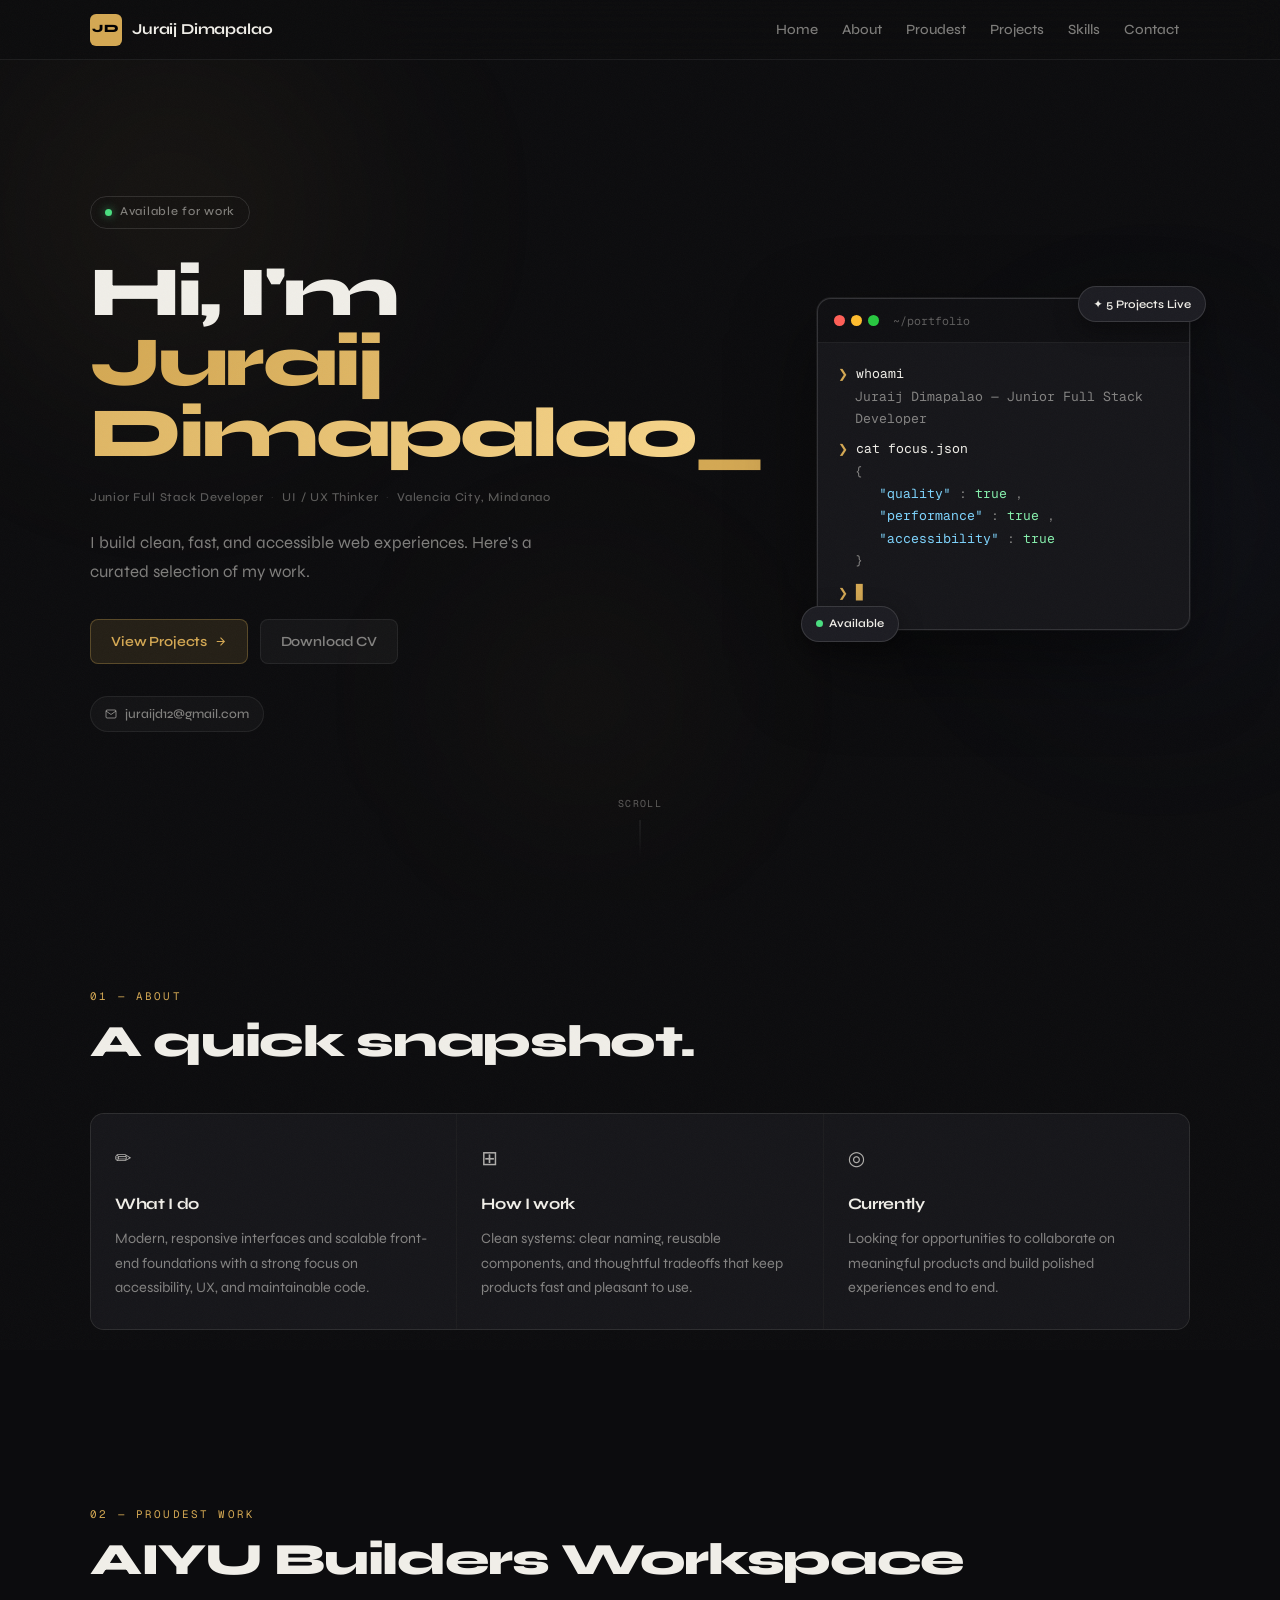
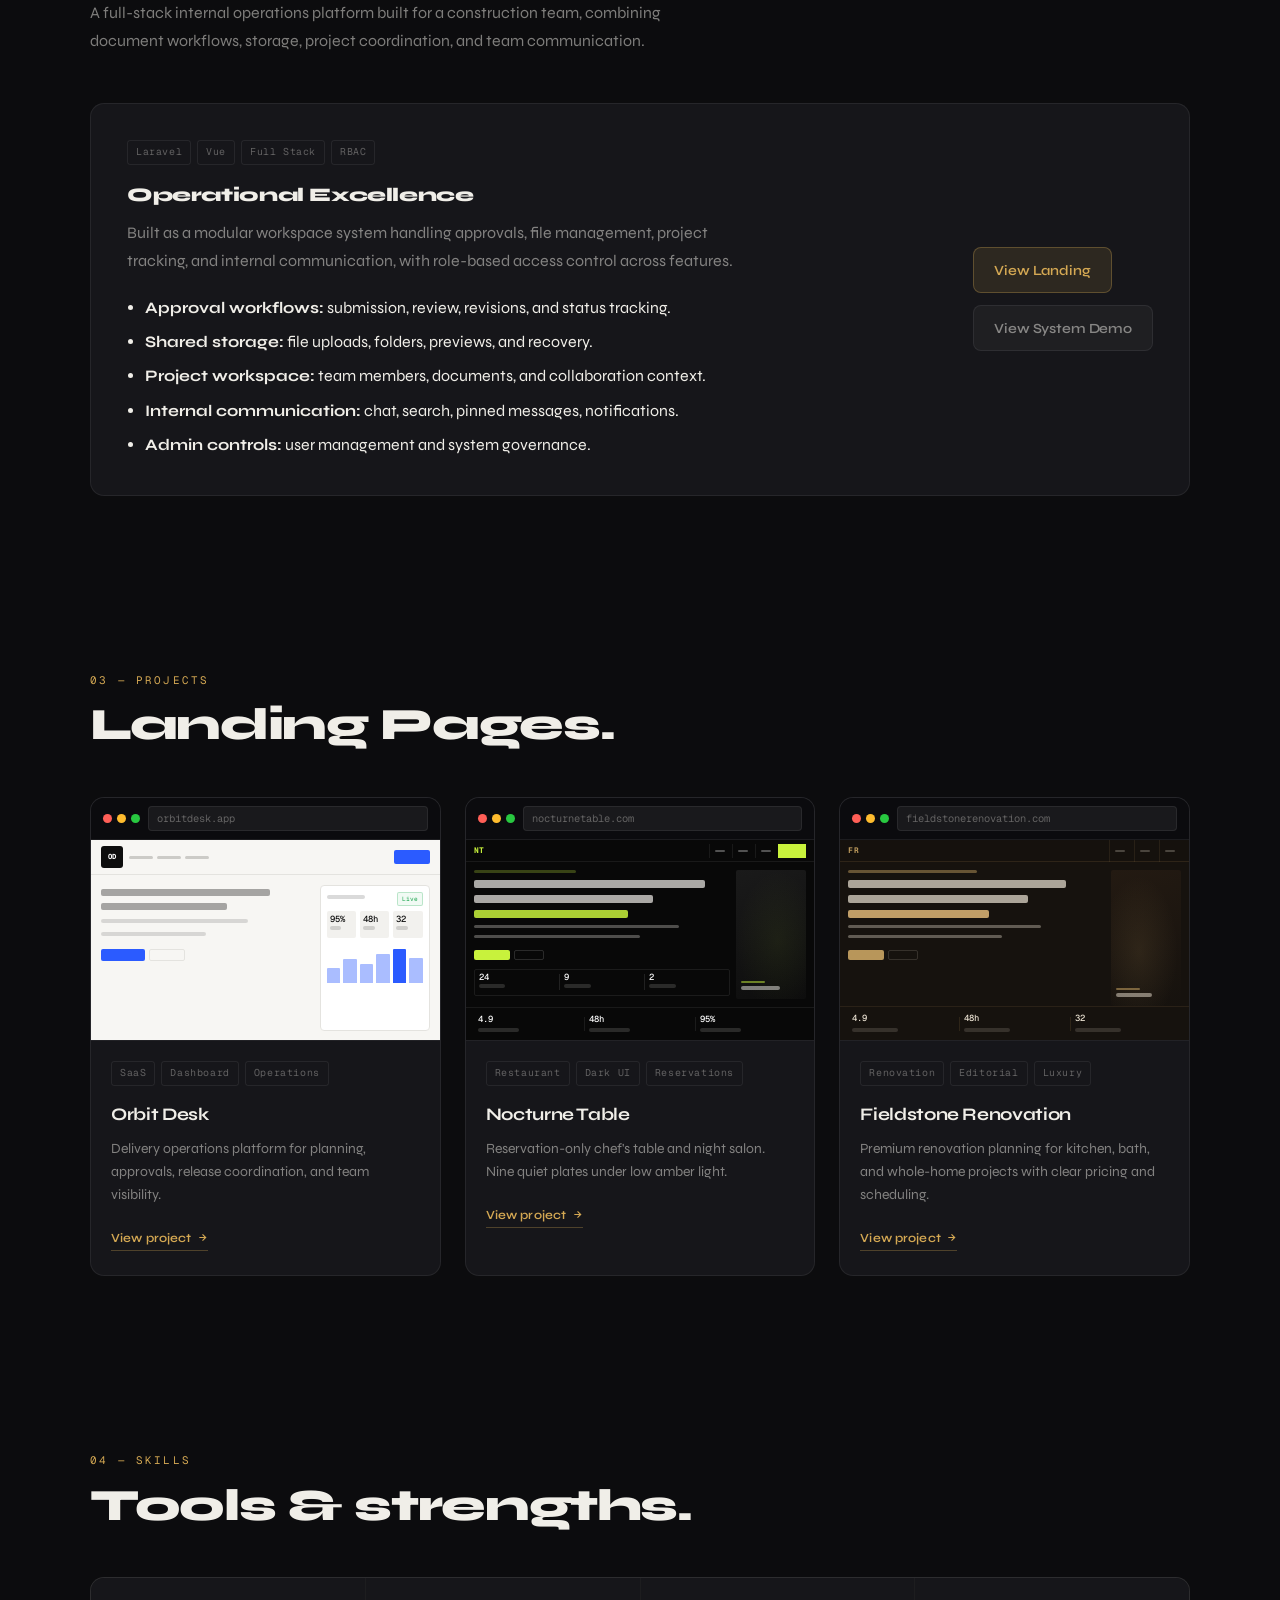
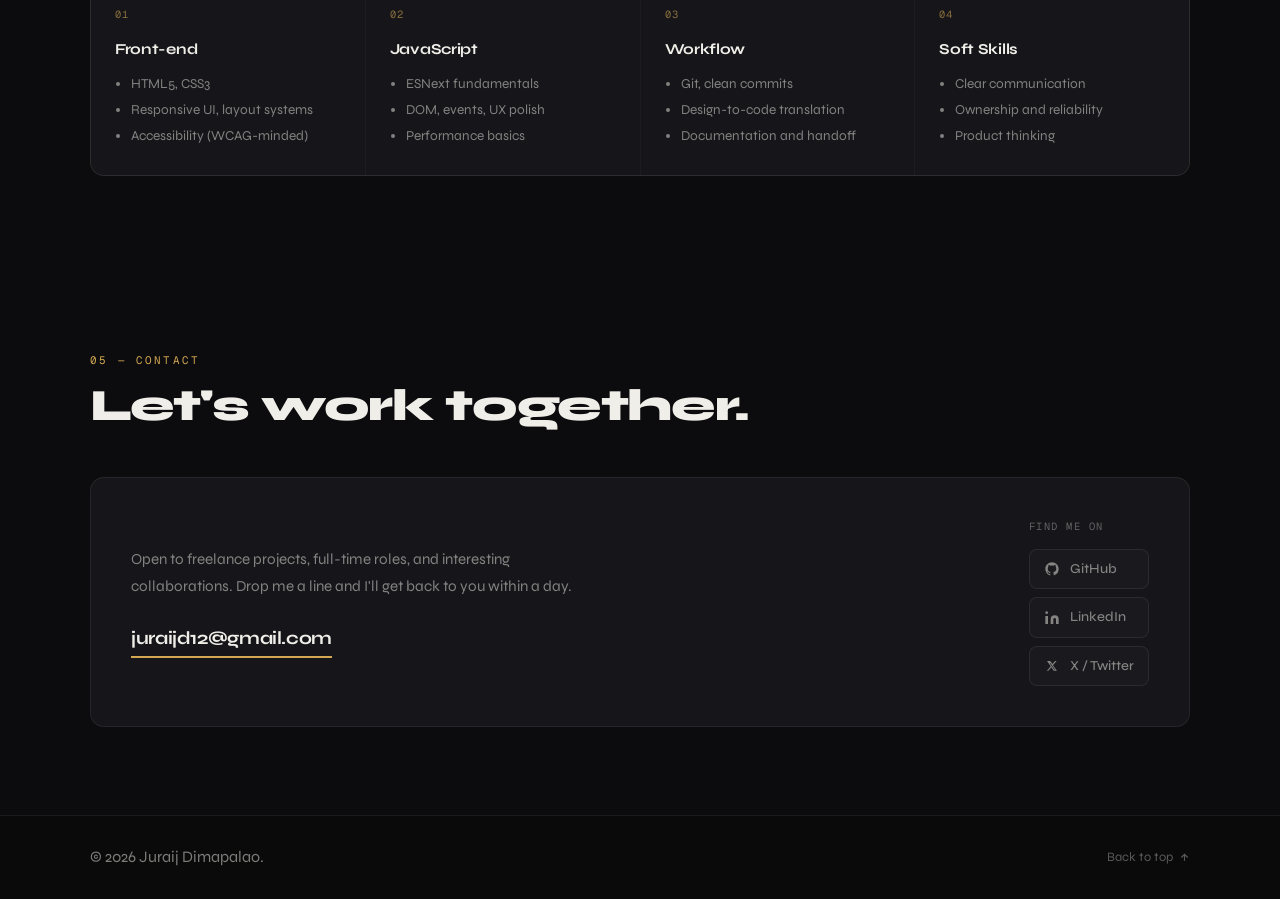
==== index.html @ 9ff684ee "initial portfolio upload" ====
<!doctype html>
<html lang="en">
  <head>
    <meta charset="UTF-8" />
    <meta name="viewport" content="width=device-width, initial-scale=1.0" />
    <meta name="description" content="Professional portfolio showcasing projects, skills, and contact info." />
    <title>Juraij Dimapalao — Portfolio</title>
    <link rel="preconnect" href="https://fonts.googleapis.com" />
    <link rel="preconnect" href="https://fonts.gstatic.com" crossorigin />
    <link href="https://fonts.googleapis.com/css2?family=Syne:wght@400;600;700;800&family=Geist+Mono:wght@300;400;500&display=swap" rel="stylesheet" />
    <link rel="stylesheet" href="./style.css" />
    <script defer src="./script.js"></script>
  </head>
  <body>
    <div class="grain" aria-hidden="true"></div>
    <div class="bg-orbs" aria-hidden="true">
      <div class="orb orb-1"></div>
      <div class="orb orb-2"></div>
      <div class="orb orb-3"></div>
    </div>

    <a class="skip-link" href="#main">Skip to content</a>

    <header class="site-header">
      <nav class="nav" aria-label="Primary">
        <a class="brand" href="./">
          <span class="brand-mark">JD</span>
          <span class="brand-name">Juraij Dimapalao</span>
        </a>
        <button class="nav-toggle" type="button" aria-controls="nav-links" aria-expanded="false">
          <span class="nav-toggle__bar" aria-hidden="true"></span>
          <span class="nav-toggle__bar" aria-hidden="true"></span>
          <span class="nav-toggle__bar" aria-hidden="true"></span>
          <span class="sr-only">Menu</span>
        </button>
        <div class="nav-links" id="nav-links">
          <a href="#home">Home</a>
          <a href="#about">About</a>
          <a href="#proud">Proudest</a>
          <a href="#projects">Projects</a>
          <a href="#skills">Skills</a>
          <a href="#contact">Contact</a>
        </div>
      </nav>
    </header>

    <main id="main">

      <section id="home" class="section hero">
        <div class="container hero__grid">
          <div class="hero__content">
            <div class="hero-status reveal">
              <span class="status-dot"></span>
              <span>Available for work</span>
            </div>
            <h1 class="hero__title reveal">
              Hi, I'm<br>
              <span class="name-text">Juraij Dimapalao</span><span class="cursor-blink">_</span>
            </h1>
            <p class="hero__role reveal">
              <span class="role-tag">Junior Full Stack Developer</span>
              <span class="role-sep">·</span>
              <span class="role-tag">UI / UX Thinker</span>
              <span class="role-sep">·</span>
              <span class="role-tag">Valencia City, Mindanao</span>
            </p>
            <p class="hero__subtitle reveal">
              I build clean, fast, and accessible web experiences. Here's a curated selection of my work.
            </p>
            <div class="hero__actions reveal">
              <a class="btn btn-primary" href="#projects">
                View Projects
                <svg width="13" height="13" fill="none" stroke="currentColor" stroke-width="2" viewBox="0 0 24 24"><path d="M5 12h14M12 5l7 7-7 7"/></svg>
              </a>
              <a class="btn btn-ghost" href="#" download>Download CV</a>
            </div>
            <div class="hero__meta reveal">
              <a class="contact-pill" href="mailto:juraijd12@gmail.com">
                <svg width="12" height="12" fill="none" stroke="currentColor" stroke-width="2" viewBox="0 0 24 24"><path d="M4 4h16c1.1 0 2 .9 2 2v12c0 1.1-.9 2-2 2H4c-1.1 0-2-.9-2-2V6c0-1.1.9-2 2-2z"/><path d="m22 6-10 7L2 6"/></svg>
                juraijd12@gmail.com
              </a>
            </div>
          </div>

          <div class="hero__terminal reveal" aria-hidden="true">
            <div class="terminal">
              <div class="terminal__bar">
                <span class="t-dot t-red"></span>
                <span class="t-dot t-yellow"></span>
                <span class="t-dot t-green"></span>
                <span class="terminal__title">~/portfolio</span>
              </div>
              <div class="terminal__body">
                <div class="t-line"><span class="t-prompt">❯</span> <span class="t-cmd">whoami</span></div>
                <div class="t-line t-out">Juraij Dimapalao — Junior Full Stack Developer</div>
                <div class="t-spacer"></div>
                <div class="t-line"><span class="t-prompt">❯</span> <span class="t-cmd">cat focus.json</span></div>
                <div class="t-line t-out">{</div>
                <div class="t-line t-out">&nbsp;&nbsp;<span class="t-key">"quality"</span>: <span class="t-val">true</span>,</div>
                <div class="t-line t-out">&nbsp;&nbsp;<span class="t-key">"performance"</span>: <span class="t-val">true</span>,</div>
                <div class="t-line t-out">&nbsp;&nbsp;<span class="t-key">"accessibility"</span>: <span class="t-val">true</span></div>
                <div class="t-line t-out">}</div>
                <div class="t-spacer"></div>
                <div class="t-line"><span class="t-prompt">❯</span> <span class="t-cursor-blink">▋</span></div>
              </div>
            </div>
            <div class="float-badge float-badge-1">
              <span class="f-dot"></span> Available
            </div>
            <div class="float-badge float-badge-2">
              ✦ 5 Projects Live
            </div>
          </div>
        </div>
        <div class="scroll-cue" aria-hidden="true">
          <span>scroll</span>
          <div class="scroll-line"></div>
        </div>
      </section>

      <section id="about" class="section">
        <div class="container">
          <div class="section-head reveal">
            <span class="section-label">01 — About</span>
            <h2>A quick snapshot.</h2>
          </div>
          <div class="about-grid">
            <div class="about-card reveal">
              <div class="about-icon">✏</div>
              <h3>What I do</h3>
              <p>Modern, responsive interfaces and scalable front-end foundations with a strong focus on accessibility, UX, and maintainable code.</p>
            </div>
            <div class="about-card reveal">
              <div class="about-icon">⊞</div>
              <h3>How I work</h3>
              <p>Clean systems: clear naming, reusable components, and thoughtful tradeoffs that keep products fast and pleasant to use.</p>
            </div>
            <div class="about-card reveal">
              <div class="about-icon">◎</div>
              <h3>Currently</h3>
              <p>Looking for opportunities to collaborate on meaningful products and build polished experiences end to end.</p>
            </div>
          </div>
        </div>
      </section>

      <section id="proud" class="section">
        <div class="container">
          <div class="section-head reveal">
            <span class="section-label">02 — Proudest Work</span>
            <h2>AIYU Builders Workspace</h2>
            <p class="muted">A full-stack internal operations platform built for a construction team, combining document workflows, storage, project coordination, and team communication.</p>
          </div>

          <div class="proud-block reveal">
            <div class="proud-left">
              <div class="project-tags">
                <span class="ptag">Laravel</span>
                <span class="ptag">Vue</span>
                <span class="ptag">Full Stack</span>
                <span class="ptag">RBAC</span>
              </div>
              <h3 class="proud-title">Operational Excellence</h3>
              <p class="muted proud-desc">
                Built as a modular workspace system handling approvals, file management, project tracking, and internal communication, with role-based access control across features.
              </p>
              <ul class="proud-points">
                <li><span>Approval workflows:</span> submission, review, revisions, and status tracking.</li>
                <li><span>Shared storage:</span> file uploads, folders, previews, and recovery.</li>
                <li><span>Project workspace:</span> team members, documents, and collaboration context.</li>
                <li><span>Internal communication:</span> chat, search, pinned messages, notifications.</li>
                <li><span>Admin controls:</span> user management and system governance.</li>
              </ul>
            </div>
            <div class="proud-right">
              <a class="btn btn-primary" href="./project4/index.html">View Landing</a>
              <a class="btn btn-ghost" href="./project4/system/index.html">View System Demo</a>
            </div>
          </div>
        </div>
      </section>

      <section id="projects" class="section">
        <div class="container">
          <div class="section-head reveal">
            <span class="section-label">03 — Projects</span>
            <h2>Landing Pages.</h2>
          </div>

          <div class="projects-grid">
            <article class="project-card reveal" data-project="orbit">
              <a class="project-card-link" href="./project1/index.html" tabindex="-1" aria-hidden="true"></a>
              <div class="project-preview">
                <div class="browser-chrome">
                  <div class="browser-dots"><span></span><span></span><span></span></div>
                  <div class="browser-url">orbitdesk.app</div>
                </div>
                <div class="browser-viewport orbit-ui">
                  <div class="ou-topbar">
                    <div class="ou-logo">OD</div>
                    <div class="ou-nav"><span></span><span></span><span></span></div>
                    <div class="ou-cta"></div>
                  </div>
                  <div class="ou-hero">
                    <div class="ou-left">
                      <div class="mock-line w80 ou-h1"></div>
                      <div class="mock-line w60 ou-h1"></div>
                      <div class="mock-line w70 ou-body"></div>
                      <div class="mock-line w50 ou-body"></div>
                      <div class="ou-btns">
                        <div class="ou-btn-solid"></div>
                        <div class="ou-btn-ghost"></div>
                      </div>
                    </div>
                    <div class="ou-widget">
                      <div class="ou-widget-head"><div class="mock-line w40"></div><div class="ou-badge">Live</div></div>
                      <div class="ou-stats">
                        <div class="ou-stat-box"><div class="ou-stat-n">95%</div><div class="mock-line w50"></div></div>
                        <div class="ou-stat-box"><div class="ou-stat-n">48h</div><div class="mock-line w50"></div></div>
                        <div class="ou-stat-box"><div class="ou-stat-n">32</div><div class="mock-line w50"></div></div>
                      </div>
                      <div class="ou-chart">
                        <div class="ou-bar" style="--h:42%"></div>
                        <div class="ou-bar" style="--h:65%"></div>
                        <div class="ou-bar" style="--h:52%"></div>
                        <div class="ou-bar" style="--h:80%"></div>
                        <div class="ou-bar ou-bar-hi" style="--h:94%"></div>
                        <div class="ou-bar" style="--h:70%"></div>
                      </div>
                    </div>
                  </div>
                </div>
              </div>
              <div class="project-info">
                <div class="project-tags">
                  <span class="ptag">SaaS</span>
                  <span class="ptag">Dashboard</span>
                  <span class="ptag">Operations</span>
                </div>
                <h3>Orbit Desk</h3>
                <p>Delivery operations platform for planning, approvals, release coordination, and team visibility.</p>
                <a class="project-link" href="./project1/index.html">
                  View project <svg width="11" height="11" fill="none" stroke="currentColor" stroke-width="2.5" viewBox="0 0 24 24"><path d="M5 12h14M12 5l7 7-7 7"/></svg>
                </a>
              </div>
            </article>

            <article class="project-card reveal" data-project="nocturne">
              <a class="project-card-link" href="./project2/index.html" tabindex="-1" aria-hidden="true"></a>
              <div class="project-preview">
                <div class="browser-chrome">
                  <div class="browser-dots"><span></span><span></span><span></span></div>
                  <div class="browser-url">nocturnetable.com</div>
                </div>
                <div class="browser-viewport nocturne-ui">
                  <div class="nu-topbar">
                    <div class="nu-logo">NT</div>
                    <div class="nu-nav"><span></span><span></span><span></span><span class="nu-cta"></span></div>
                  </div>
                  <div class="nu-body">
                    <div class="nu-left">
                      <div class="mock-line w40 nu-eyebrow"></div>
                      <div class="mock-line w90 nu-h1"></div>
                      <div class="mock-line w70 nu-h1"></div>
                      <div class="mock-line w60 nu-h1 nu-accent"></div>
                      <div class="mock-line w80 nu-body-t"></div>
                      <div class="mock-line w65 nu-body-t"></div>
                      <div class="nu-btns">
                        <div class="nu-btn-gold"></div>
                        <div class="nu-btn-ghost"></div>
                      </div>
                      <div class="nu-stats">
                        <div class="nu-stat"><div class="nu-sn">24</div><div class="mock-line w35"></div></div>
                        <div class="nu-sdiv"></div>
                        <div class="nu-stat"><div class="nu-sn">9</div><div class="mock-line w35"></div></div>
                        <div class="nu-sdiv"></div>
                        <div class="nu-stat"><div class="nu-sn">2</div><div class="mock-line w35"></div></div>
                      </div>
                    </div>
                    <div class="nu-right">
                      <div class="nu-img">
                        <div class="nu-img-overlay"></div>
                        <div class="nu-img-caption">
                          <div class="mock-line w40 nu-cap-sm"></div>
                          <div class="mock-line w65 nu-cap-lg"></div>
                        </div>
                      </div>
                    </div>
                  </div>
                  <div class="nu-metric-row">
                    <div class="nu-metric"><span class="nu-met-n">4.9</span><div class="mock-line w40"></div></div>
                    <div class="nu-metric-sep"></div>
                    <div class="nu-metric"><span class="nu-met-n">48h</span><div class="mock-line w40"></div></div>
                    <div class="nu-metric-sep"></div>
                    <div class="nu-metric"><span class="nu-met-n">95%</span><div class="mock-line w40"></div></div>
                  </div>
                </div>
              </div>
              <div class="project-info">
                <div class="project-tags">
                  <span class="ptag">Restaurant</span>
                  <span class="ptag">Dark UI</span>
                  <span class="ptag">Reservations</span>
                </div>
                <h3>Nocturne Table</h3>
                <p>Reservation-only chef's table and night salon. Nine quiet plates under low amber light.</p>
                <a class="project-link" href="./project2/index.html">
                  View project <svg width="11" height="11" fill="none" stroke="currentColor" stroke-width="2.5" viewBox="0 0 24 24"><path d="M5 12h14M12 5l7 7-7 7"/></svg>
                </a>
              </div>
            </article>

            <article class="project-card reveal" data-project="fieldstone">
              <a class="project-card-link" href="./project3/index.html" tabindex="-1" aria-hidden="true"></a>
              <div class="project-preview">
                <div class="browser-chrome">
                  <div class="browser-dots"><span></span><span></span><span></span></div>
                  <div class="browser-url">fieldstonerenovation.com</div>
                </div>
                <div class="browser-viewport fieldstone-ui">
                  <div class="fs-topbar">
                    <div class="fs-brand">FR</div>
                    <div class="fs-nav"><span></span><span></span><span></span></div>
                  </div>
                  <div class="fs-hero">
                    <div class="fs-left">
                      <div class="mock-line w50 fs-eyebrow"></div>
                      <div class="mock-line w85 fs-h1"></div>
                      <div class="mock-line w70 fs-h1"></div>
                      <div class="mock-line w55 fs-h1 fs-em"></div>
                      <div class="mock-line w75 fs-body"></div>
                      <div class="mock-line w60 fs-body"></div>
                      <div class="fs-btns">
                        <div class="fs-btn-brass"></div>
                        <div class="fs-btn-ghost"></div>
                      </div>
                    </div>
                    <div class="fs-right">
                      <div class="fs-img">
                        <div class="fs-img-overlay"></div>
                        <div class="fs-caption">
                          <div class="mock-line w40 fs-cap-sm"></div>
                          <div class="mock-line w60 fs-cap-lg"></div>
                        </div>
                      </div>
                    </div>
                  </div>
                  <div class="fs-metrics">
                    <div class="fs-met"><span class="fs-mn">4.9</span><div class="mock-line w45"></div></div>
                    <div class="fs-met-sep"></div>
                    <div class="fs-met"><span class="fs-mn">48h</span><div class="mock-line w45"></div></div>
                    <div class="fs-met-sep"></div>
                    <div class="fs-met"><span class="fs-mn">32</span><div class="mock-line w45"></div></div>
                  </div>
                </div>
              </div>
              <div class="project-info">
                <div class="project-tags">
                  <span class="ptag">Renovation</span>
                  <span class="ptag">Editorial</span>
                  <span class="ptag">Luxury</span>
                </div>
                <h3>Fieldstone Renovation</h3>
                <p>Premium renovation planning for kitchen, bath, and whole-home projects with clear pricing and scheduling.</p>
                <a class="project-link" href="./project3/index.html">
                  View project <svg width="11" height="11" fill="none" stroke="currentColor" stroke-width="2.5" viewBox="0 0 24 24"><path d="M5 12h14M12 5l7 7-7 7"/></svg>
                </a>
              </div>
            </article>
          </div>
        </div>
      </section>

      <section id="skills" class="section">
        <div class="container">
          <div class="section-head reveal">
            <span class="section-label">04 — Skills</span>
            <h2>Tools & strengths.</h2>
          </div>
          <div class="skills-grid reveal">
            <div class="skill-card">
              <div class="skill-num">01</div>
              <h3>Front-end</h3>
              <ul>
                <li>HTML5, CSS3</li>
                <li>Responsive UI, layout systems</li>
                <li>Accessibility (WCAG-minded)</li>
              </ul>
            </div>
            <div class="skill-card">
              <div class="skill-num">02</div>
              <h3>JavaScript</h3>
              <ul>
                <li>ESNext fundamentals</li>
                <li>DOM, events, UX polish</li>
                <li>Performance basics</li>
              </ul>
            </div>
            <div class="skill-card">
              <div class="skill-num">03</div>
              <h3>Workflow</h3>
              <ul>
                <li>Git, clean commits</li>
                <li>Design-to-code translation</li>
                <li>Documentation and handoff</li>
              </ul>
            </div>
            <div class="skill-card">
              <div class="skill-num">04</div>
              <h3>Soft Skills</h3>
              <ul>
                <li>Clear communication</li>
                <li>Ownership and reliability</li>
                <li>Product thinking</li>
              </ul>
            </div>
          </div>
        </div>
      </section>

      <section id="contact" class="section">
        <div class="container">
          <div class="section-head reveal">
            <span class="section-label">05 — Contact</span>
            <h2>Let's work together.</h2>
          </div>
          <div class="contact-block reveal">
            <div class="contact-left">
              <p class="contact-desc">Open to freelance projects, full-time roles, and interesting collaborations. Drop me a line and I'll get back to you within a day.</p>
              <a class="contact-email" href="mailto:juraijd12@gmail.com">juraijd12@gmail.com</a>
            </div>  
            <div class="contact-right">
              <p class="contact-socials-label">Find me on</p>
              <div class="contact-socials">
                <a class="social-link" href="https://github.com/" target="_blank" rel="noreferrer">
                  <svg width="16" height="16" fill="currentColor" viewBox="0 0 24 24"><path d="M12 2C6.477 2 2 6.484 2 12.017c0 4.425 2.865 8.18 6.839 9.504.5.092.682-.217.682-.483 0-.237-.008-.868-.013-1.703-2.782.605-3.369-1.343-3.369-1.343-.454-1.158-1.11-1.466-1.11-1.466-.908-.62.069-.608.069-.608 1.003.07 1.531 1.032 1.531 1.032.892 1.53 2.341 1.088 2.91.832.092-.647.35-1.088.636-1.338-2.22-.253-4.555-1.113-4.555-4.951 0-1.093.39-1.988 1.029-2.688-.103-.253-.446-1.272.098-2.65 0 0 .84-.27 2.75 1.026A9.564 9.564 0 0 1 12 6.844a9.59 9.59 0 0 1 2.504.337c1.909-1.296 2.747-1.027 2.747-1.027.546 1.379.202 2.398.1 2.651.64.7 1.028 1.595 1.028 2.688 0 3.848-2.339 4.695-4.566 4.943.359.309.678.92.678 1.855 0 1.338-.012 2.419-.012 2.747 0 .268.18.58.688.482A10.02 10.02 0 0 0 22 12.017C22 6.484 17.522 2 12 2z"/></svg>
                  GitHub
                </a>
                <a class="social-link" href="https://linkedin.com/" target="_blank" rel="noreferrer">
                  <svg width="16" height="16" fill="currentColor" viewBox="0 0 24 24"><path d="M16 8a6 6 0 0 1 6 6v7h-4v-7a2 2 0 0 0-4 0v7h-4v-7a6 6 0 0 1 6-6zM2 9h4v12H2z"/><circle cx="4" cy="4" r="2"/></svg>
                  LinkedIn
                </a>
                <a class="social-link" href="https://x.com/" target="_blank" rel="noreferrer">
                  <svg width="16" height="16" fill="currentColor" viewBox="0 0 24 24"><path d="M18.9 4.5h-2.3l-4 4.6-3.3-4.6H4.5l5.6 7.8-5.9 6.8h2.3l4.4-5.1 3.7 5.1h4.8l-6-8.2 5.5-6.4Zm-3.4 13.1-7-9.6h1.2l7 9.6h-1.2Z"/></svg>
                  X / Twitter
                </a>
              </div>
            </div>
          </div>
        </div>
      </section>
    </main>

    <footer class="footer">
      <div class="container footer__inner">
        <p class="muted">© <span id="year">2026</span> Juraij Dimapalao.</p>
        <a class="footer-top" href="#home">
          Back to top
          <svg width="11" height="11" fill="none" stroke="currentColor" stroke-width="2.5" viewBox="0 0 24 24"><path d="M12 19V5M5 12l7-7 7 7"/></svg>
        </a>
      </div>
    </footer>
  </body>
</html>
---- style.css ----
/* ══════════════════════════════════════
   TOKENS
══════════════════════════════════════ */
:root {
  --bg:        #0C0C0E;
  --bg-2:      #111115;
  --surface:   #16161A;
  --surface-2: #1C1C22;
  --border:    rgba(255,255,255,0.07);
  --border-2:  rgba(255,255,255,0.12);
  --text:      #F0EEE8;
  --muted:     rgba(240,238,232,0.5);
  --muted-2:   rgba(240,238,232,0.35);

  /* Warm sand accent — not purple, not blue */
  --sand:      #D4A853;
  --sand-dim:  rgba(212,168,83,0.12);
  --sand-glow: rgba(212,168,83,0.25);

  --font-display: 'Syne', system-ui, sans-serif;
  --font-mono:    'Geist Mono', 'Fira Code', monospace;
  --font-body:    'Syne', system-ui, sans-serif;

  --radius:    8px;
  --radius-lg: 14px;
  --max:       1100px;
  --nav-h:     60px;
}

/* ── RESET ── */
*, *::before, *::after { box-sizing: border-box; }

html { scroll-behavior: smooth; color-scheme: dark; }

body {
  margin: 0;
  font-family: var(--font-body);
  background: var(--bg);
  color: var(--text);
  line-height: 1.65;
  -webkit-font-smoothing: antialiased;
  overflow-x: hidden;
}

img, svg { display: block; max-width: 100%; }
a { color: inherit; text-decoration: none; }
ul { margin: 0; padding-left: 1.1rem; }
p { margin: 0; }

/* ── GRAIN TEXTURE ── */
.grain {
  position: fixed;
  inset: -50%;
  width: 200%;
  height: 200%;
  pointer-events: none;
  z-index: 9999;
  opacity: 0.028;
  background-image: url("data:image/svg+xml,%3Csvg viewBox='0 0 256 256' xmlns='http://www.w3.org/2000/svg'%3E%3Cfilter id='noise'%3E%3CfeTurbulence type='fractalNoise' baseFrequency='0.9' numOctaves='4' stitchTiles='stitch'/%3E%3C/filter%3E%3Crect width='100%25' height='100%25' filter='url(%23noise)'/%3E%3C/svg%3E");
  background-size: 200px 200px;
  animation: grain-shift 0.5s steps(2) infinite;
}

@keyframes grain-shift {
  0%   { transform: translate(0,0); }
  25%  { transform: translate(-2%,-3%); }
  50%  { transform: translate(3%,1%); }
  75%  { transform: translate(-1%,3%); }
  100% { transform: translate(2%,-1%); }
}

/* ── AMBIENT ORBS ── */
.bg-orbs { position: fixed; inset: 0; pointer-events: none; z-index: 0; overflow: hidden; }

.orb {
  position: absolute;
  border-radius: 50%;
  filter: blur(80px);
  animation: orb-drift 20s ease-in-out infinite alternate;
}

.orb-1 {
  width: 600px; height: 600px;
  top: -10%; left: -10%;
  background: radial-gradient(circle, rgba(212,168,83,0.07) 0%, transparent 70%);
  animation-delay: 0s;
}

.orb-2 {
  width: 500px; height: 500px;
  top: 30%; right: -10%;
  background: radial-gradient(circle, rgba(100,140,255,0.055) 0%, transparent 70%);
  animation-delay: -7s;
}

.orb-3 {
  width: 400px; height: 400px;
  bottom: 0; left: 30%;
  background: radial-gradient(circle, rgba(212,168,83,0.045) 0%, transparent 70%);
  animation-delay: -14s;
}

@keyframes orb-drift {
  from { transform: translate(0, 0) scale(1); }
  to   { transform: translate(40px, 60px) scale(1.1); }
}

/* ── LAYOUT ── */
.container {
  position: relative;
  z-index: 1;
  width: min(var(--max), calc(100% - 2.5rem));
  margin-inline: auto;
}

.section {
  padding: 5.5rem 0;
  scroll-margin-top: calc(var(--nav-h) + 20px);
}

.muted { color: var(--muted); }

.sr-only {
  position: absolute;
  width: 1px; height: 1px;
  padding: 0; margin: -1px;
  overflow: hidden;
  clip: rect(0,0,0,0);
  white-space: nowrap; border: 0;
}

/* ── SKIP LINK ── */
.skip-link {
  position: absolute;
  left: 1rem; top: 1rem;
  padding: 0.5rem 1rem;
  border-radius: var(--radius);
  background: var(--sand);
  color: #000;
  font-size: 0.85rem;
  font-weight: 600;
  transform: translateY(-200%);
  transition: transform 0.15s;
  z-index: 9999;
}
.skip-link:focus { transform: translateY(0); }

/* ══════════════════════════════════════
   TOPBAR
══════════════════════════════════════ */
.site-header {
  position: sticky;
  top: 0;
  z-index: 100;
  height: var(--nav-h);
  background: rgba(12,12,14,0.75);
  border-bottom: 1px solid var(--border);
  backdrop-filter: blur(20px);
}

.nav {
  height: 100%;
  display: flex;
  align-items: center;
  justify-content: space-between;
  gap: 1rem;
  width: min(var(--max), calc(100% - 2.5rem));
  margin-inline: auto;
}

/* Brand */
.brand {
  display: flex;
  align-items: center;
  gap: 0.625rem;
  text-decoration: none;
}

.brand-mark {
  width: 32px; height: 32px;
  background: var(--sand);
  color: #000;
  font-family: var(--font-display);
  font-size: 0.7rem;
  font-weight: 800;
  letter-spacing: 0.06em;
  display: flex;
  align-items: center;
  justify-content: center;
  border-radius: 6px;
  flex-shrink: 0;
}

.brand-name {
  font-family: var(--font-display);
  font-size: 0.95rem;
  font-weight: 700;
  letter-spacing: -0.01em;
  color: var(--text);
}

/* Nav links */
.nav-links {
  display: none;
  position: absolute;
  right: 1rem;
  top: calc(var(--nav-h) - 4px);
  background: var(--surface);
  border: 1px solid var(--border-2);
  border-radius: var(--radius-lg);
  box-shadow: 0 20px 60px rgba(0,0,0,0.5);
  padding: 0.5rem;
  min-width: 200px;
}

.nav-links a {
  display: block;
  padding: 0.6rem 0.75rem;
  border-radius: 8px;
  font-size: 0.88rem;
  font-weight: 500;
  color: var(--muted);
  transition: background 0.12s, color 0.12s;
}
.nav-links a:hover { background: rgba(255,255,255,0.06); color: var(--text); }

.nav-toggle {
  width: 40px; height: 40px;
  border-radius: 10px;
  border: 1px solid var(--border);
  background: rgba(255,255,255,0.04);
  display: grid;
  place-content: center;
  gap: 4px;
  cursor: pointer;
}

.nav-toggle__bar {
  display: block;
  width: 17px; height: 1.5px;
  background: var(--text);
  border-radius: 99px;
}

body.nav-open .nav-links { display: block; }

@media (min-width: 700px) {
  .nav-toggle { display: none; }
  .nav-links {
    position: static;
    display: flex;
    gap: 0.1rem;
    background: transparent;
    border: 0;
    box-shadow: none;
    padding: 0;
    min-width: auto;
  }
  .nav-links a { display: inline-flex; padding: 0.5rem 0.7rem; }
}

/* ══════════════════════════════════════
   HERO
══════════════════════════════════════ */
.hero {
  min-height: calc(100svh - var(--nav-h));
  display: flex;
  flex-direction: column;
  justify-content: center;
  padding-top: 4rem;
  padding-bottom: 6rem;
}

.hero__grid {
  display: grid;
  gap: 3rem;
  align-items: center;
}

/* Status badge */
.hero-status {
  display: inline-flex;
  align-items: center;
  gap: 0.5rem;
  font-size: 0.75rem;
  font-weight: 500;
  letter-spacing: 0.06em;
  color: var(--muted);
  border: 1px solid var(--border-2);
  padding: 0.35rem 0.875rem;
  border-radius: 99px;
  margin-bottom: 1.75rem;
}

.status-dot {
  width: 7px; height: 7px;
  border-radius: 50%;
  background: #4ade80;
  box-shadow: 0 0 8px rgba(74,222,128,0.6);
  animation: pulse-dot 2s ease-in-out infinite;
}

@keyframes pulse-dot {
  0%, 100% { box-shadow: 0 0 0 0 rgba(74,222,128,0.5); }
  50%       { box-shadow: 0 0 0 5px rgba(74,222,128,0); }
}

/* Title */
.hero__title {
  margin: 0 0 1.25rem;
  font-family: var(--font-display);
  font-size: clamp(2.8rem, 5.5vw, 5rem);
  font-weight: 800;
  letter-spacing: -0.04em;
  line-height: 1.0;
  color: var(--text);
}

.name-text {
  background: linear-gradient(100deg, var(--sand) 0%, #F5D48A 50%, var(--sand) 100%);
  background-size: 200% auto;
  -webkit-background-clip: text;
  background-clip: text;
  color: transparent;
  animation: shimmer 4s linear infinite;
}

@keyframes shimmer {
  from { background-position: 200% center; }
  to   { background-position: -200% center; }
}

.cursor-blink {
  color: var(--sand);
  animation: blink 1.1s step-end infinite;
}
@keyframes blink { 0%,100%{opacity:1} 50%{opacity:0} }

/* Role tags */
.hero__role {
  display: flex;
  flex-wrap: wrap;
  align-items: center;
  gap: 0.5rem;
  margin-bottom: 1.25rem;
}

.role-tag {
  font-size: 0.75rem;
  font-weight: 500;
  letter-spacing: 0.06em;
  color: var(--muted-2);
}

.role-sep {
  color: var(--border-2);
  font-size: 0.7rem;
}

/* Subtitle */
.hero__subtitle {
  font-size: 1.05rem;
  font-weight: 400;
  line-height: 1.75;
  color: var(--muted);
  max-width: 50ch;
  margin-bottom: 2rem;
}

/* Actions */
.hero__actions {
  display: flex;
  gap: 0.75rem;
  flex-wrap: wrap;
  margin-bottom: 2rem;
}

/* Meta */
.hero__meta { display: flex; align-items: center; gap: 0.75rem; }

.contact-pill {
  display: inline-flex;
  align-items: center;
  gap: 0.5rem;
  font-size: 0.8rem;
  font-weight: 500;
  color: var(--muted);
  border: 1px solid var(--border);
  padding: 0.4rem 0.875rem;
  border-radius: 99px;
  background: rgba(255,255,255,0.03);
  transition: border-color 0.15s, color 0.15s;
}
.contact-pill:hover { border-color: var(--border-2); color: var(--text); }

/* ── TERMINAL ── */
.hero__terminal {
  display: none;
  position: relative;
}

.terminal {
  background: var(--surface);
  border: 1px solid var(--border-2);
  border-radius: var(--radius-lg);
  overflow: hidden;
  box-shadow: 0 32px 80px rgba(0,0,0,0.5), 0 0 0 1px var(--border);
}

.terminal__bar {
  display: flex;
  align-items: center;
  gap: 6px;
  padding: 0.75rem 1rem;
  background: rgba(0,0,0,0.3);
  border-bottom: 1px solid var(--border);
}

.t-dot {
  width: 11px; height: 11px;
  border-radius: 50%;
}
.t-red    { background: #FF5F57; }
.t-yellow { background: #FEBC2E; }
.t-green  { background: #28C840; }

.terminal__title {
  font-family: var(--font-mono);
  font-size: 0.72rem;
  color: var(--muted-2);
  margin-left: 0.5rem;
}

.terminal__body {
  padding: 1.25rem 1.25rem 1.5rem;
  font-family: var(--font-mono);
  font-size: 0.82rem;
  line-height: 1.7;
}

.t-line { display: flex; align-items: baseline; gap: 0.5rem; }
.t-prompt { color: var(--sand); font-size: 0.75rem; }
.t-cmd    { color: var(--text); }
.t-out    { color: var(--muted); padding-left: 1.1rem; }
.t-key    { color: #7dd3fc; }
.t-val    { color: #86efac; }
.t-spacer { height: 0.5rem; }

.t-cursor-blink {
  color: var(--sand);
  animation: blink 1.1s step-end infinite;
  font-size: 0.9rem;
}

/* Floating badges */
.float-badge {
  position: absolute;
  display: flex;
  align-items: center;
  gap: 0.4rem;
  font-size: 0.72rem;
  font-weight: 600;
  color: var(--text);
  background: var(--surface-2);
  border: 1px solid var(--border-2);
  padding: 0.45rem 0.875rem;
  border-radius: 99px;
  box-shadow: 0 8px 24px rgba(0,0,0,0.4);
  white-space: nowrap;
}

.float-badge-1 {
  bottom: -0.75rem;
  left: -1rem;
  animation: float 4s ease-in-out infinite;
}

.float-badge-2 {
  top: -0.75rem;
  right: -1rem;
  animation: float 4s ease-in-out infinite 2s;
}

.f-dot {
  width: 7px; height: 7px;
  border-radius: 50%;
  background: #4ade80;
  flex-shrink: 0;
}

@keyframes float {
  0%, 100% { transform: translateY(0); }
  50%       { transform: translateY(-6px); }
}

/* Scroll cue */
.scroll-cue {
  position: absolute;
  bottom: 2.5rem;
  left: 50%;
  transform: translateX(-50%);
  display: flex;
  flex-direction: column;
  align-items: center;
  gap: 0.5rem;
  font-family: var(--font-mono);
  font-size: 0.62rem;
  letter-spacing: 0.15em;
  text-transform: uppercase;
  color: var(--muted-2);
}

.scroll-line {
  width: 1px;
  height: 40px;
  background: linear-gradient(to bottom, var(--border-2), transparent);
  animation: scroll-drop 2s ease-in-out infinite;
}

@keyframes scroll-drop {
  0%   { transform: scaleY(0); transform-origin: top; }
  50%  { transform: scaleY(1); transform-origin: top; }
  51%  { transform: scaleY(1); transform-origin: bottom; }
  100% { transform: scaleY(0); transform-origin: bottom; }
}

@media (min-width: 900px) {
  .hero__grid { grid-template-columns: 1fr 1fr; gap: 3.5rem; }
  .hero__terminal { display: block; }
}

/* ══════════════════════════════════════
   BUTTONS
══════════════════════════════════════ */
.btn {
  display: inline-flex;
  align-items: center;
  gap: 0.4rem;
  padding: 0.65rem 1.25rem;
  border-radius: var(--radius);
  border: 1px solid var(--border);
  background: rgba(255,255,255,0.04);
  color: var(--text);
  font-family: var(--font-display);
  font-size: 0.875rem;
  font-weight: 600;
  letter-spacing: -0.01em;
  cursor: pointer;
  transition: transform 0.15s, background 0.15s, border-color 0.15s, box-shadow 0.15s;
}
.btn:hover { transform: translateY(-1px); background: rgba(255,255,255,0.07); }
.btn:active { transform: translateY(0); }

.btn-primary {
  background: var(--sand-dim);
  border-color: rgba(212,168,83,0.3);
  color: var(--sand);
}
.btn-primary:hover {
  background: var(--sand-glow);
  border-color: rgba(212,168,83,0.5);
  box-shadow: 0 0 24px rgba(212,168,83,0.15);
}

.btn-ghost { color: var(--muted); }

/* ══════════════════════════════════════
   SECTION HEADINGS
══════════════════════════════════════ */
.section-head {
  margin-bottom: 3rem;
}

.section-label {
  display: block;
  font-family: var(--font-mono);
  font-size: 0.68rem;
  font-weight: 400;
  letter-spacing: 0.2em;
  text-transform: uppercase;
  color: var(--sand);
  margin-bottom: 0.75rem;
}

.section-head h2 {
  margin: 0;
  font-family: var(--font-display);
  font-size: clamp(1.9rem, 3.5vw, 2.8rem);
  font-weight: 800;
  letter-spacing: -0.03em;
  line-height: 1.05;
}

.section-head p {
  margin-top: 1rem;
  max-width: 70ch;
  line-height: 1.75;
}

/* ══════════════════════════════════════
   ABOUT
══════════════════════════════════════ */
.about-grid {
  display: grid;
  gap: 1px;
  background: var(--border);
  border: 1px solid var(--border);
  border-radius: var(--radius-lg);
  overflow: hidden;
}

.about-card {
  background: var(--surface);
  padding: 1.75rem 1.5rem;
  transition: background 0.15s;
}
.about-card:hover { background: var(--surface-2); }

.about-icon {
  font-size: 1.25rem;
  margin-bottom: 1rem;
  opacity: 0.7;
}

.about-card h3 {
  margin: 0 0 0.625rem;
  font-size: 1rem;
  font-weight: 700;
  letter-spacing: -0.02em;
}

.about-card p {
  font-size: 0.9rem;
  color: var(--muted);
  line-height: 1.7;
}

@media (min-width: 800px) {
  .about-grid { grid-template-columns: repeat(3, 1fr); }
}

/* ══════════════════════════════════════
   PROJECTS
══════════════════════════════════════ */
.proud-block {
  display: grid;
  gap: 1.5rem;
  padding: 2.25rem;
  background: var(--surface);
  border: 1px solid var(--border);
  border-radius: var(--radius-lg);
}

@media (min-width: 900px) {
  .proud-block {
    grid-template-columns: 1.2fr auto;
    align-items: center;
  }
}

.proud-title {
  margin: 0.9rem 0 0.5rem;
  font-size: 1.2rem;
  font-weight: 800;
  letter-spacing: -0.02em;
}

.proud-desc {
  max-width: 70ch;
  line-height: 1.75;
}

.proud-points {
  margin: 1.25rem 0 0;
  padding-left: 1.1rem;
  display: grid;
  gap: 0.5rem;
}

.proud-points span {
  font-weight: 700;
  color: var(--text);
}

.proud-right {
  display: flex;
  flex-direction: column;
  gap: 0.75rem;
  align-items: flex-start;
}

.projects-grid {
  display: grid;
  gap: 1.5rem;
}

@media (min-width: 900px) {
  .projects-grid { grid-template-columns: repeat(3, 1fr); }
}

.project-card {
  position: relative;
  background: var(--surface);
  border: 1px solid var(--border);
  border-radius: var(--radius-lg);
  overflow: hidden;
  transition: border-color 0.2s, box-shadow 0.2s, transform 0.2s;
}

.project-card:hover {
  border-color: var(--border-2);
  box-shadow: 0 24px 64px rgba(0,0,0,0.45);
  transform: translateY(-3px);
}

/* Invisible full-card link for cursor UX */
.project-card-link {
  position: absolute;
  inset: 0;
  z-index: 0;
}

/* ── BROWSER MOCKUP ── */
.project-preview {
  position: relative;
  background: var(--bg-2);
  border-bottom: 1px solid var(--border);
  overflow: hidden;
}

.browser-chrome {
  display: flex;
  align-items: center;
  gap: 0.5rem;
  padding: 0.5rem 0.75rem;
  background: rgba(0,0,0,0.35);
  border-bottom: 1px solid var(--border);
}

.browser-dots {
  display: flex;
  gap: 5px;
  flex-shrink: 0;
}

.browser-dots span {
  width: 9px; height: 9px;
  border-radius: 50%;
  background: rgba(255,255,255,0.12);
}

.browser-dots span:nth-child(1) { background: #FF5F57; }
.browser-dots span:nth-child(2) { background: #FEBC2E; }
.browser-dots span:nth-child(3) { background: #28C840; }

.browser-url {
  flex: 1;
  font-family: var(--font-mono);
  font-size: 0.65rem;
  color: var(--muted-2);
  background: rgba(255,255,255,0.06);
  border: 1px solid var(--border);
  border-radius: 4px;
  padding: 0.2rem 0.5rem;
  overflow: hidden;
  text-overflow: ellipsis;
  white-space: nowrap;
}

.browser-viewport {
  height: 200px;
  overflow: hidden;
  padding: 0;
  transform-origin: top;
  position: relative;
}

/* Helper for mock content lines */
.mock-line {
  height: 4px;
  border-radius: 2px;
  background: currentColor;
  margin-bottom: 4px;
  opacity: 0.15;
}
.w30 { width: 30%; }
.w35 { width: 35%; }
.w40 { width: 40%; }
.w45 { width: 45%; }
.w50 { width: 50%; }
.w55 { width: 55%; }
.w60 { width: 60%; }
.w65 { width: 65%; }
.w70 { width: 70%; }
.w75 { width: 75%; }
.w80 { width: 80%; }
.w85 { width: 85%; }
.w90 { width: 90%; }

/* ════ ORBIT UI ════ */
.orbit-ui {
  background: #F7F6F3;
  color: #0D0D0D;
}

.ou-topbar {
  display: flex;
  align-items: center;
  gap: 6px;
  padding: 6px 10px;
  border-bottom: 1px solid #E4E3DF;
  background: rgba(247,246,243,0.96);
}

.ou-logo {
  width: 22px; height: 22px;
  background: #0D0D0D;
  color: #fff;
  font-family: var(--font-mono);
  font-size: 0.45rem;
  font-weight: 700;
  display: flex; align-items: center; justify-content: center;
  border-radius: 3px;
  letter-spacing: 0.04em;
  flex-shrink: 0;
}

.ou-nav {
  display: flex;
  gap: 4px;
  flex: 1;
}

.ou-nav span {
  height: 3px; width: 24px;
  background: #CCCBC7;
  border-radius: 2px;
}

.ou-cta {
  width: 36px; height: 14px;
  background: #2B5BFF;
  border-radius: 2px;
}

.ou-hero {
  display: flex;
  gap: 8px;
  padding: 10px;
  height: calc(100% - 34px);
}

.ou-left {
  flex: 1;
  display: flex;
  flex-direction: column;
  gap: 3px;
  padding-top: 4px;
}

.ou-h1 { height: 7px !important; opacity: 0.35 !important; background: #0D0D0D !important; }
.ou-body { height: 4px !important; opacity: 0.18 !important; background: #4A4A4A !important; }
.ou-h1:first-child { margin-top: 0; }
.ou-body { margin-top: 2px; }

.ou-btns {
  display: flex;
  gap: 4px;
  margin-top: 6px;
}

.ou-btn-solid {
  height: 12px; width: 44px;
  background: #2B5BFF;
  border-radius: 2px;
}

.ou-btn-ghost {
  height: 12px; width: 36px;
  border: 1px solid #E4E3DF;
  border-radius: 2px;
}

.ou-widget {
  width: 110px;
  flex-shrink: 0;
  background: #fff;
  border: 1px solid #E4E3DF;
  border-radius: 4px;
  padding: 6px;
  display: flex;
  flex-direction: column;
  gap: 5px;
}

.ou-widget-head {
  display: flex;
  align-items: center;
  justify-content: space-between;
}

.ou-badge {
  font-family: var(--font-mono);
  font-size: 0.38rem;
  color: #16A34A;
  border: 1px solid rgba(22,163,74,0.25);
  padding: 1px 4px;
  border-radius: 2px;
  background: rgba(22,163,74,0.06);
}

.ou-stats {
  display: flex;
  gap: 4px;
}

.ou-stat-box {
  flex: 1;
  background: #F2F1EE;
  border-radius: 2px;
  padding: 4px 3px;
}

.ou-stat-n {
  font-family: var(--font-mono);
  font-size: 0.55rem;
  font-weight: 500;
  color: #0D0D0D;
  line-height: 1;
  margin-bottom: 2px;
}

.ou-chart {
  display: flex;
  gap: 3px;
  align-items: flex-end;
  height: 40px;
  padding-top: 4px;
}

.ou-bar {
  flex: 1;
  height: var(--h);
  background: #2B5BFF;
  opacity: 0.4;
  border-radius: 1px 1px 0 0;
}

.ou-bar-hi { opacity: 1; }

/* ════ NOCTURNE UI ════ */
.nocturne-ui {
  background: #080808;
  color: #F0EDE8;
}

.nu-topbar {
  display: flex;
  align-items: center;
  height: 22px;
  border-bottom: 1px solid rgba(255,255,255,0.07);
  padding: 0 8px;
  gap: 4px;
}

.nu-logo {
  font-family: var(--font-mono);
  font-size: 0.5rem;
  font-weight: 700;
  color: #C8F23C;
  letter-spacing: 0.06em;
  flex-shrink: 0;
}

.nu-nav {
  display: flex;
  align-items: center;
  gap: 3px;
  flex: 1;
  justify-content: flex-end;
}

.nu-nav span {
  width: 20px; height: 14px;
  border-left: 1px solid rgba(255,255,255,0.07);
  display: flex; align-items: center; justify-content: center;
}

.nu-nav span::after {
  content: '';
  display: block;
  width: 10px; height: 2px;
  background: rgba(255,255,255,0.3);
  border-radius: 1px;
}

.nu-cta {
  width: 28px !important; height: 14px !important;
  background: #C8F23C !important;
  border-left: none !important;
}
.nu-cta::after { display: none !important; }

.nu-body {
  display: flex;
  height: calc(100% - 55px);
  padding: 8px;
  gap: 6px;
}

.nu-left {
  flex: 1;
  display: flex;
  flex-direction: column;
  gap: 3px;
}

.nu-eyebrow { opacity: 0.25 !important; background: #C8F23C !important; height: 3px !important; }
.nu-h1      { height: 8px !important; background: #F0EDE8 !important; opacity: 0.7 !important; }
.nu-h1.nu-accent { background: #C8F23C !important; opacity: 0.85 !important; }
.nu-body-t  { height: 3px !important; background: rgba(240,237,232,0.3) !important; opacity: 1 !important; }

.nu-btns {
  display: flex;
  gap: 4px;
  margin-top: 5px;
}

.nu-btn-gold {
  height: 10px; width: 36px;
  background: #C8F23C;
  border-radius: 2px;
}

.nu-btn-ghost {
  height: 10px; width: 30px;
  border: 1px solid rgba(255,255,255,0.14);
  border-radius: 2px;
}

.nu-stats {
  display: flex;
  align-items: center;
  gap: 0;
  border: 1px solid rgba(255,255,255,0.08);
  border-radius: 2px;
  overflow: hidden;
  margin-top: 6px;
}

.nu-stat {
  flex: 1;
  padding: 3px 4px;
}

.nu-sn {
  font-family: var(--font-mono);
  font-size: 0.55rem;
  font-weight: 500;
  color: #fff;
  line-height: 1;
  margin-bottom: 2px;
}

.nu-sdiv {
  width: 1px;
  height: 16px;
  background: rgba(255,255,255,0.1);
  flex-shrink: 0;
}

.nu-right {
  width: 70px;
  flex-shrink: 0;
}

.nu-img {
  width: 100%;
  height: 100%;
  background: linear-gradient(160deg, #1a1a1a 0%, #0d0d0d 100%);
  border-radius: 2px;
  position: relative;
  overflow: hidden;
}

.nu-img-overlay {
  position: absolute;
  inset: 0;
  background: radial-gradient(ellipse at 60% 55%, rgba(200,242,60,0.06), transparent 70%);
}

.nu-img-caption {
  position: absolute;
  bottom: 5px; left: 5px; right: 5px;
}

.nu-cap-sm { height: 2px !important; background: #C8F23C !important; opacity: 0.5 !important; margin-bottom: 3px !important; }
.nu-cap-lg { height: 4px !important; background: rgba(240,237,232,0.5) !important; opacity: 1 !important; }

.nu-metric-row {
  display: flex;
  align-items: center;
  border-top: 1px solid rgba(255,255,255,0.07);
  height: 33px;
  padding: 0 8px;
}

.nu-metric {
  flex: 1;
  padding: 0 4px;
}

.nu-met-n {
  font-family: var(--font-mono);
  font-size: 0.55rem;
  font-weight: 500;
  color: #fff;
  display: block;
  margin-bottom: 2px;
}

.nu-metric-sep {
  width: 1px;
  height: 14px;
  background: rgba(255,255,255,0.08);
  flex-shrink: 0;
}

/* ════ FIELDSTONE UI ════ */
.fieldstone-ui {
  background: #16120E;
  color: #EDE4D4;
}

.fs-topbar {
  display: flex;
  align-items: center;
  height: 22px;
  border-bottom: 1px solid rgba(184,150,90,0.15);
  padding: 0 8px;
  gap: 4px;
  background: rgba(22,18,14,0.95);
}

.fs-brand {
  font-family: var(--font-mono);
  font-size: 0.5rem;
  font-weight: 700;
  color: #B8965A;
  letter-spacing: 0.06em;
  flex-shrink: 0;
}

.fs-nav {
  display: flex;
  align-items: center;
  gap: 3px;
  flex: 1;
  justify-content: flex-end;
}

.fs-nav span {
  width: 22px; height: 22px;
  border-left: 1px solid rgba(184,150,90,0.12);
  display: flex; align-items: center; justify-content: center;
}

.fs-nav span::after {
  content: '';
  display: block;
  width: 10px; height: 2px;
  background: rgba(237,228,212,0.25);
  border-radius: 1px;
}

.fs-hero {
  display: flex;
  gap: 6px;
  height: calc(100% - 56px);
  padding: 8px 8px 0;
}

.fs-left {
  flex: 1;
  display: flex;
  flex-direction: column;
  gap: 3px;
}

.fs-eyebrow { height: 3px !important; background: #B8965A !important; opacity: 0.5 !important; }
.fs-h1      { height: 8px !important; background: #EDE4D4 !important; opacity: 0.7 !important; }
.fs-h1.fs-em { background: #D4AE72 !important; opacity: 0.9 !important; }
.fs-body    { height: 3px !important; background: rgba(237,228,212,0.35) !important; opacity: 1 !important; }

.fs-btns {
  display: flex;
  gap: 4px;
  margin-top: 5px;
}

.fs-btn-brass {
  height: 10px; width: 36px;
  background: #B8965A;
  border-radius: 2px;
}

.fs-btn-ghost {
  height: 10px; width: 30px;
  border: 1px solid rgba(237,228,212,0.15);
  border-radius: 2px;
}

.fs-right {
  width: 70px;
  flex-shrink: 0;
}

.fs-img {
  width: 100%;
  height: 100%;
  background: linear-gradient(160deg, #231A12 0%, #16120E 100%);
  border-radius: 2px;
  position: relative;
  overflow: hidden;
}

.fs-img-overlay {
  position: absolute;
  inset: 0;
  background: radial-gradient(ellipse at 40% 60%, rgba(184,150,90,0.12), transparent 65%);
}

.fs-caption {
  position: absolute;
  bottom: 5px; left: 5px; right: 5px;
}

.fs-cap-sm { height: 2px !important; background: #B8965A !important; opacity: 0.6 !important; margin-bottom: 3px !important; }
.fs-cap-lg { height: 4px !important; background: rgba(237,228,212,0.5) !important; opacity: 1 !important; }

.fs-metrics {
  display: flex;
  align-items: center;
  border-top: 1px solid rgba(184,150,90,0.12);
  height: 34px;
  padding: 0 8px;
}

.fs-met {
  flex: 1;
  padding: 0 4px;
}

.fs-mn {
  font-family: var(--font-mono);
  font-size: 0.55rem;
  font-weight: 500;
  color: #EDE4D4;
  display: block;
  margin-bottom: 2px;
}

.fs-met-sep {
  width: 1px;
  height: 14px;
  background: rgba(184,150,90,0.15);
  flex-shrink: 0;
}

/* ── PROJECT INFO ── */
.project-info {
  padding: 1.25rem 1.25rem 1.5rem;
  position: relative;
  z-index: 1;
}

.project-tags {
  display: flex;
  flex-wrap: wrap;
  gap: 0.375rem;
  margin-bottom: 0.875rem;
}

.ptag {
  font-family: var(--font-mono);
  font-size: 0.62rem;
  font-weight: 400;
  letter-spacing: 0.06em;
  color: var(--muted-2);
  border: 1px solid var(--border);
  padding: 0.2rem 0.5rem;
  border-radius: 3px;
}

.project-info h3 {
  margin: 0 0 0.5rem;
  font-family: var(--font-display);
  font-size: 1.1rem;
  font-weight: 700;
  letter-spacing: -0.02em;
}

.project-info p {
  font-size: 0.875rem;
  color: var(--muted);
  line-height: 1.65;
  margin-bottom: 1.1rem;
}

.project-link {
  display: inline-flex;
  align-items: center;
  gap: 0.35rem;
  font-size: 0.78rem;
  font-weight: 600;
  color: var(--sand);
  letter-spacing: 0.01em;
  border-bottom: 1px solid rgba(212,168,83,0.3);
  padding-bottom: 2px;
  transition: gap 0.15s, border-color 0.15s;
  position: relative;
  z-index: 2;
}
.project-link:hover { gap: 0.55rem; border-color: var(--sand); }

/* ══════════════════════════════════════
   SKILLS
══════════════════════════════════════ */
.skills-grid {
  display: grid;
  gap: 1px;
  background: var(--border);
  border: 1px solid var(--border);
  border-radius: var(--radius-lg);
  overflow: hidden;
}

@media (min-width: 800px) {
  .skills-grid { grid-template-columns: repeat(4, 1fr); }
}

.skill-card {
  background: var(--surface);
  padding: 1.75rem 1.5rem;
  transition: background 0.15s;
}
.skill-card:hover { background: var(--surface-2); }

.skill-num {
  font-family: var(--font-mono);
  font-size: 0.65rem;
  color: var(--sand);
  opacity: 0.6;
  letter-spacing: 0.12em;
  margin-bottom: 0.875rem;
}

.skill-card h3 {
  margin: 0 0 0.75rem;
  font-size: 0.95rem;
  font-weight: 700;
  letter-spacing: -0.02em;
}

.skill-card ul {
  padding-left: 1rem;
  display: flex;
  flex-direction: column;
  gap: 0.35rem;
}

.skill-card li {
  font-size: 0.85rem;
  color: var(--muted);
  line-height: 1.5;
}

/* ══════════════════════════════════════
   CONTACT
══════════════════════════════════════ */
.contact-block {
  display: grid;
  gap: 3rem;
  padding: 2.5rem;
  background: var(--surface);
  border: 1px solid var(--border);
  border-radius: var(--radius-lg);
}

@media (min-width: 760px) {
  .contact-block { grid-template-columns: 1fr auto; align-items: center; }
}

.contact-desc {
  font-size: 0.95rem;
  color: var(--muted);
  line-height: 1.75;
  max-width: 50ch;
  margin-bottom: 1.5rem;
}

.contact-email {
  display: inline-flex;
  align-items: center;
  gap: 0.5rem;
  font-family: var(--font-display);
  font-size: 1.15rem;
  font-weight: 700;
  letter-spacing: -0.02em;
  color: var(--text);
  border-bottom: 2px solid var(--sand);
  padding-bottom: 2px;
  transition: color 0.15s;
}
.contact-email:hover { color: var(--sand); }

.contact-socials-label {
  font-family: var(--font-mono);
  font-size: 0.65rem;
  letter-spacing: 0.14em;
  text-transform: uppercase;
  color: var(--muted-2);
  margin-bottom: 0.875rem;
}

.contact-socials {
  display: flex;
  flex-direction: column;
  gap: 0.5rem;
}

.social-link {
  display: inline-flex;
  align-items: center;
  gap: 0.625rem;
  font-size: 0.85rem;
  font-weight: 500;
  color: var(--muted);
  padding: 0.5rem 0.875rem;
  border: 1px solid var(--border);
  border-radius: var(--radius);
  background: rgba(255,255,255,0.02);
  transition: border-color 0.15s, color 0.15s, background 0.15s;
}
.social-link:hover {
  border-color: var(--border-2);
  color: var(--text);
  background: rgba(255,255,255,0.05);
}

/* ══════════════════════════════════════
   FOOTER
══════════════════════════════════════ */
.footer {
  border-top: 1px solid var(--border);
  padding: 1.75rem 0;
  background: rgba(0,0,0,0.2);
}

.footer__inner {
  display: flex;
  align-items: center;
  justify-content: space-between;
  gap: 1rem;
  flex-wrap: wrap;
}

.footer-top {
  display: inline-flex;
  align-items: center;
  gap: 0.35rem;
  font-size: 0.8rem;
  color: var(--muted-2);
  transition: color 0.15s;
}
.footer-top:hover { color: var(--text); }

/* ══════════════════════════════════════
   REVEAL ANIMATIONS
══════════════════════════════════════ */
.reveal {
  opacity: 0;
  transform: translateY(16px);
  transition: opacity 0.6s ease, transform 0.6s ease;
}

.reveal.is-visible { opacity: 1; transform: translateY(0); }

/* Stagger children inside grids */
.about-grid .about-card:nth-child(2)     { transition-delay: 0.08s; }
.about-grid .about-card:nth-child(3)     { transition-delay: 0.16s; }
.proud-block                             { transition-delay: 0.02s; }
.projects-grid .project-card:nth-child(2){ transition-delay: 0.1s; }
.projects-grid .project-card:nth-child(3){ transition-delay: 0.2s; }
.skills-grid .skill-card:nth-child(2)    { transition-delay: 0.06s; }
.skills-grid .skill-card:nth-child(3)    { transition-delay: 0.12s; }
.skills-grid .skill-card:nth-child(4)    { transition-delay: 0.18s; }

@media (prefers-reduced-motion: reduce) {
  html { scroll-behavior: auto; }
  .reveal { opacity: 1; transform: none; transition: none; }
  .grain  { animation: none; }
  .orb    { animation: none; }
  .name-text { animation: none; }
  .cursor-blink { animation: none; }
  .float-badge  { animation: none; }
  .scroll-line  { animation: none; }
  .status-dot   { animation: none; }
}
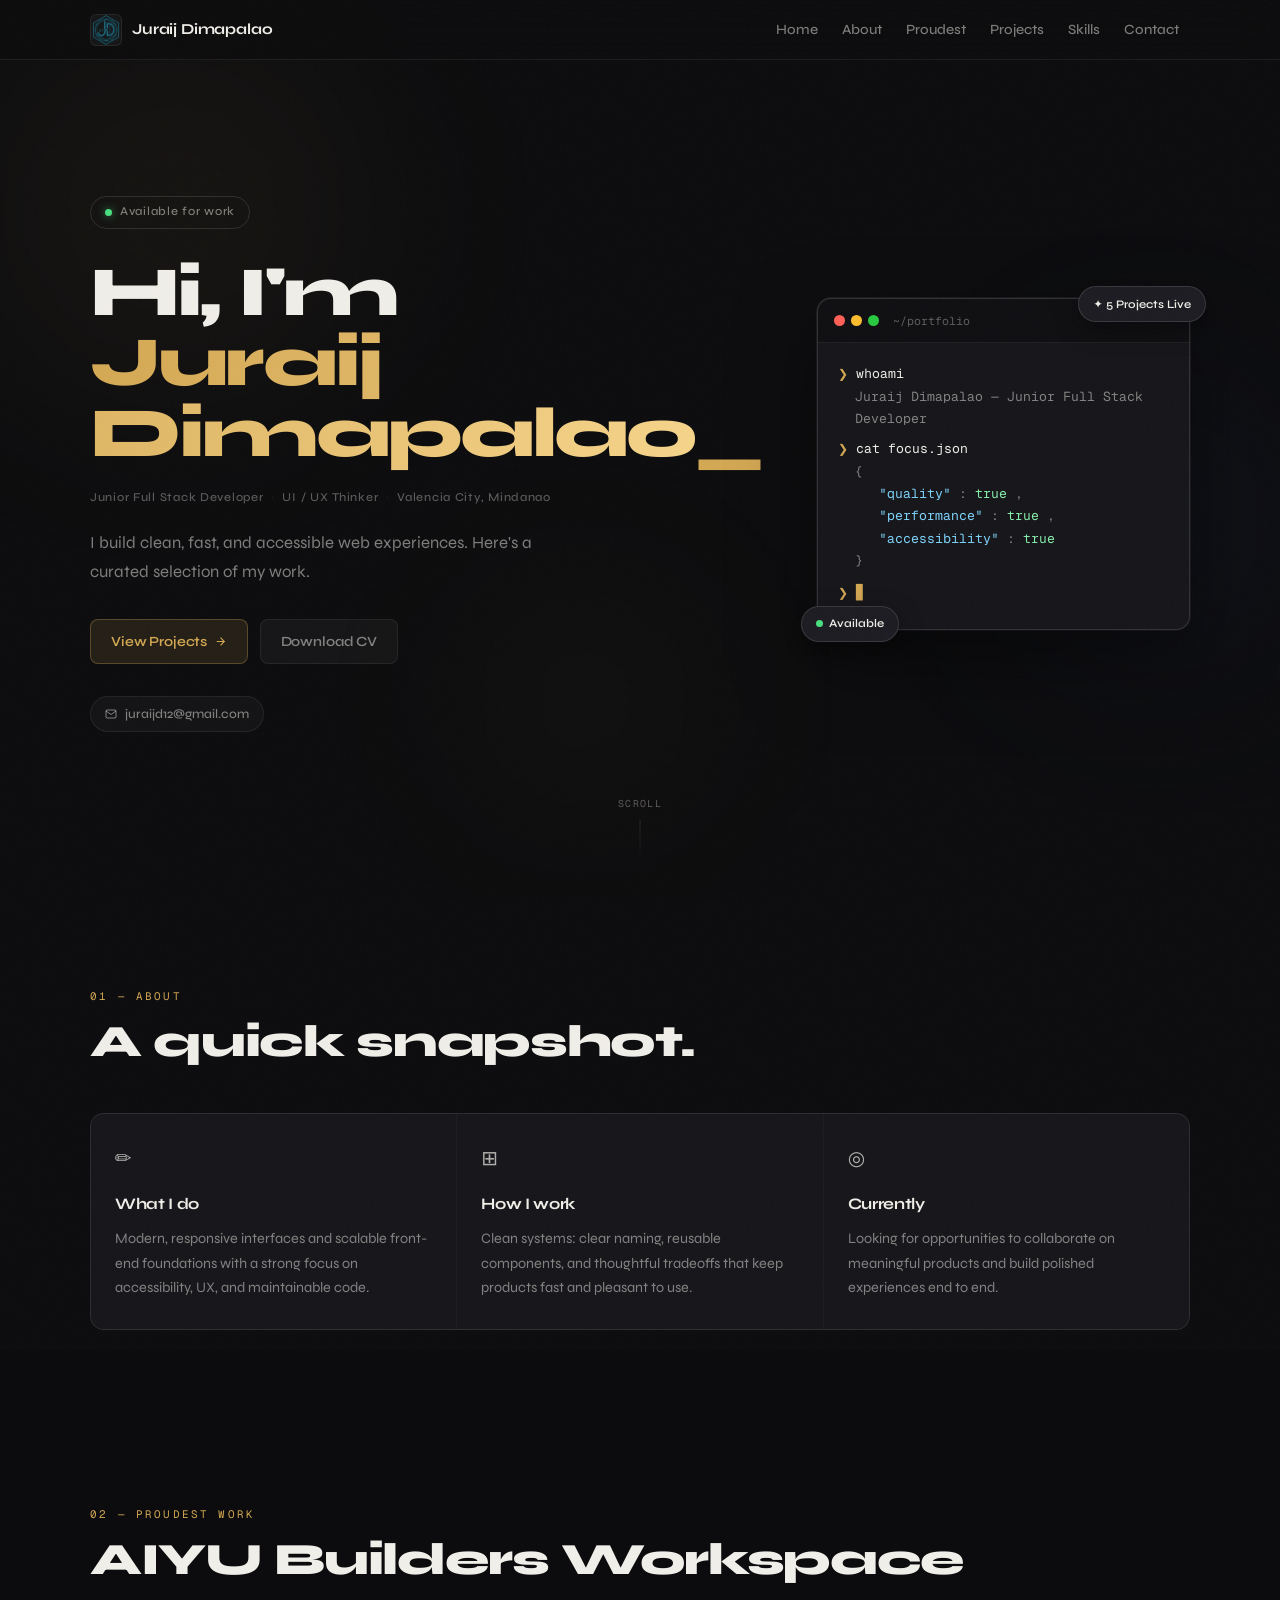
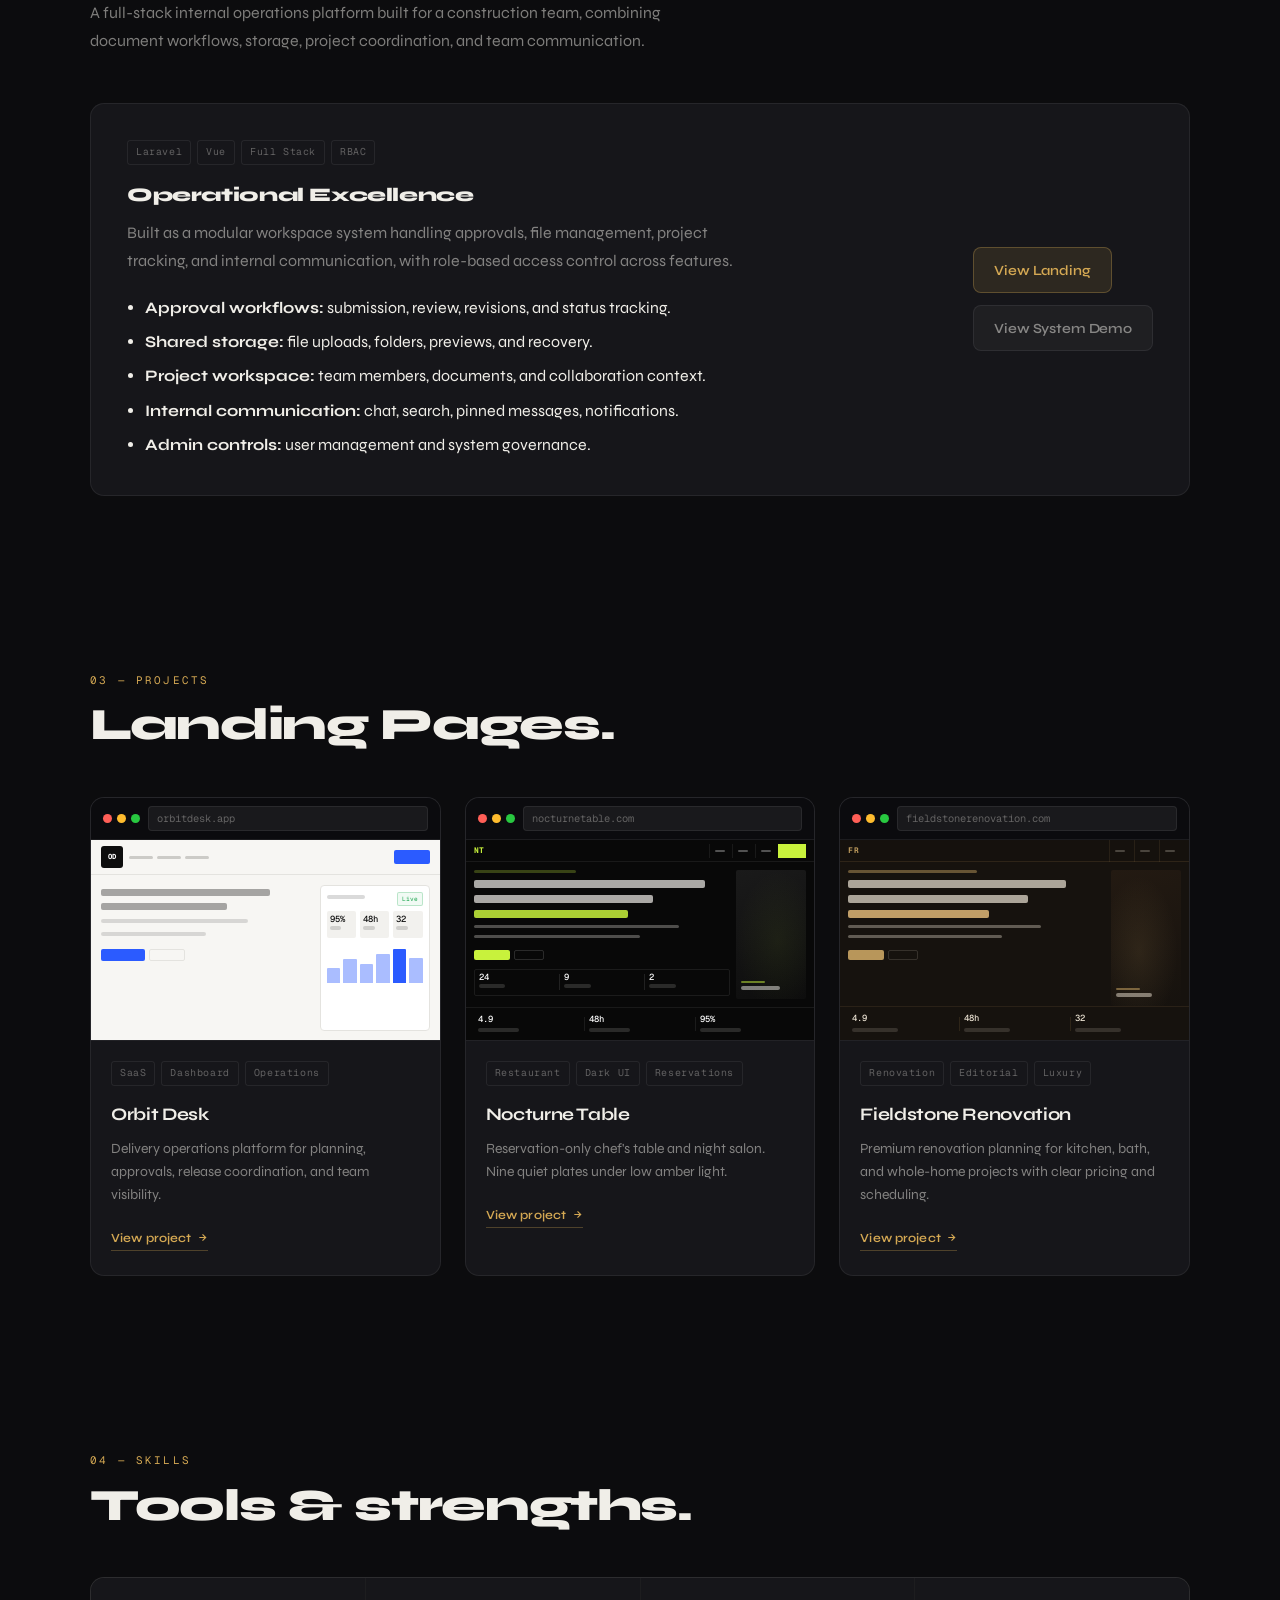
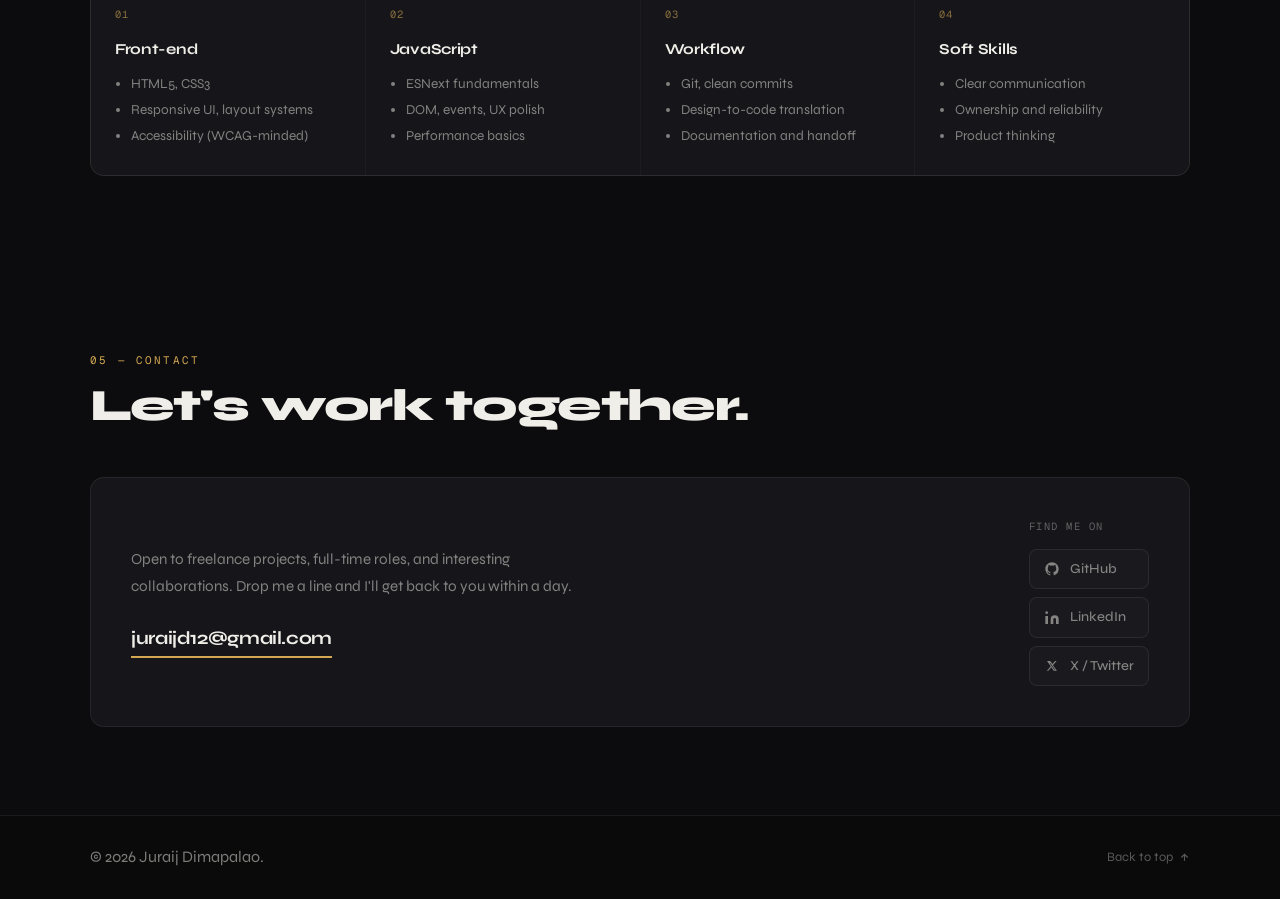
==== commit dbee568d: "Update portfolio logo and link" ====
--- a/index.html
+++ b/index.html
@@ -5,6 +5,8 @@
     <meta name="viewport" content="width=device-width, initial-scale=1.0" />
     <meta name="description" content="Professional portfolio showcasing projects, skills, and contact info." />
     <title>Juraij Dimapalao — Portfolio</title>
+    <link rel="icon" href="./portfolio-jdlogo.png" type="image/png" />
+    <link rel="apple-touch-icon" href="./portfolio-jdlogo.png" />
     <link rel="preconnect" href="https://fonts.googleapis.com" />
     <link rel="preconnect" href="https://fonts.gstatic.com" crossorigin />
     <link href="https://fonts.googleapis.com/css2?family=Syne:wght@400;600;700;800&family=Geist+Mono:wght@300;400;500&display=swap" rel="stylesheet" />
@@ -24,7 +26,9 @@
     <header class="site-header">
       <nav class="nav" aria-label="Primary">
         <a class="brand" href="./">
-          <span class="brand-mark">JD</span>
+          <span class="brand-mark">
+            <img class="brand-logo" src="./portfolio-jdlogo.png" alt="JD logo" width="32" height="32" />
+          </span>
           <span class="brand-name">Juraij Dimapalao</span>
         </a>
         <button class="nav-toggle" type="button" aria-controls="nav-links" aria-expanded="false">
@@ -173,8 +177,8 @@
               </ul>
             </div>
             <div class="proud-right">
-              <a class="btn btn-primary" href="./project4/index.html">View Landing</a>
-              <a class="btn btn-ghost" href="./project4/system/index.html">View System Demo</a>
+              <a class="btn btn-primary" href="./project4/">View Landing</a>
+              <a class="btn btn-ghost" href="./project4/system/">View System Demo</a>
             </div>
           </div>
         </div>
@@ -189,7 +193,7 @@
 
           <div class="projects-grid">
             <article class="project-card reveal" data-project="orbit">
-              <a class="project-card-link" href="./project1/index.html" tabindex="-1" aria-hidden="true"></a>
+              <a class="project-card-link" href="./project1/" tabindex="-1" aria-hidden="true"></a>
               <div class="project-preview">
                 <div class="browser-chrome">
                   <div class="browser-dots"><span></span><span></span><span></span></div>
@@ -239,14 +243,14 @@
                 </div>
                 <h3>Orbit Desk</h3>
                 <p>Delivery operations platform for planning, approvals, release coordination, and team visibility.</p>
-                <a class="project-link" href="./project1/index.html">
+                <a class="project-link" href="./project1/">
                   View project <svg width="11" height="11" fill="none" stroke="currentColor" stroke-width="2.5" viewBox="0 0 24 24"><path d="M5 12h14M12 5l7 7-7 7"/></svg>
                 </a>
               </div>
             </article>
 
             <article class="project-card reveal" data-project="nocturne">
-              <a class="project-card-link" href="./project2/index.html" tabindex="-1" aria-hidden="true"></a>
+              <a class="project-card-link" href="./project2/" tabindex="-1" aria-hidden="true"></a>
               <div class="project-preview">
                 <div class="browser-chrome">
                   <div class="browser-dots"><span></span><span></span><span></span></div>
@@ -304,14 +308,14 @@
                 </div>
                 <h3>Nocturne Table</h3>
                 <p>Reservation-only chef's table and night salon. Nine quiet plates under low amber light.</p>
-                <a class="project-link" href="./project2/index.html">
+                <a class="project-link" href="./project2/">
                   View project <svg width="11" height="11" fill="none" stroke="currentColor" stroke-width="2.5" viewBox="0 0 24 24"><path d="M5 12h14M12 5l7 7-7 7"/></svg>
                 </a>
               </div>
             </article>
 
             <article class="project-card reveal" data-project="fieldstone">
-              <a class="project-card-link" href="./project3/index.html" tabindex="-1" aria-hidden="true"></a>
+              <a class="project-card-link" href="./project3/" tabindex="-1" aria-hidden="true"></a>
               <div class="project-preview">
                 <div class="browser-chrome">
                   <div class="browser-dots"><span></span><span></span><span></span></div>
@@ -362,7 +366,7 @@
                 </div>
                 <h3>Fieldstone Renovation</h3>
                 <p>Premium renovation planning for kitchen, bath, and whole-home projects with clear pricing and scheduling.</p>
-                <a class="project-link" href="./project3/index.html">
+                <a class="project-link" href="./project3/">
                   View project <svg width="11" height="11" fill="none" stroke="currentColor" stroke-width="2.5" viewBox="0 0 24 24"><path d="M5 12h14M12 5l7 7-7 7"/></svg>
                 </a>
               </div>
@@ -461,4 +465,4 @@
       </div>
     </footer>
   </body>
-</html>+</html>
--- a/style.css
+++ b/style.css
@@ -178,17 +178,21 @@
 
 .brand-mark {
   width: 32px; height: 32px;
-  background: var(--sand);
-  color: #000;
-  font-family: var(--font-display);
-  font-size: 0.7rem;
-  font-weight: 800;
-  letter-spacing: 0.06em;
   display: flex;
   align-items: center;
   justify-content: center;
   border-radius: 6px;
   flex-shrink: 0;
+  background: rgba(255,255,255,0.04);
+  border: 1px solid var(--border);
+  overflow: hidden;
+}
+
+.brand-logo {
+  width: 100%;
+  height: 100%;
+  object-fit: contain;
+  display: block;
 }
 
 .brand-name {
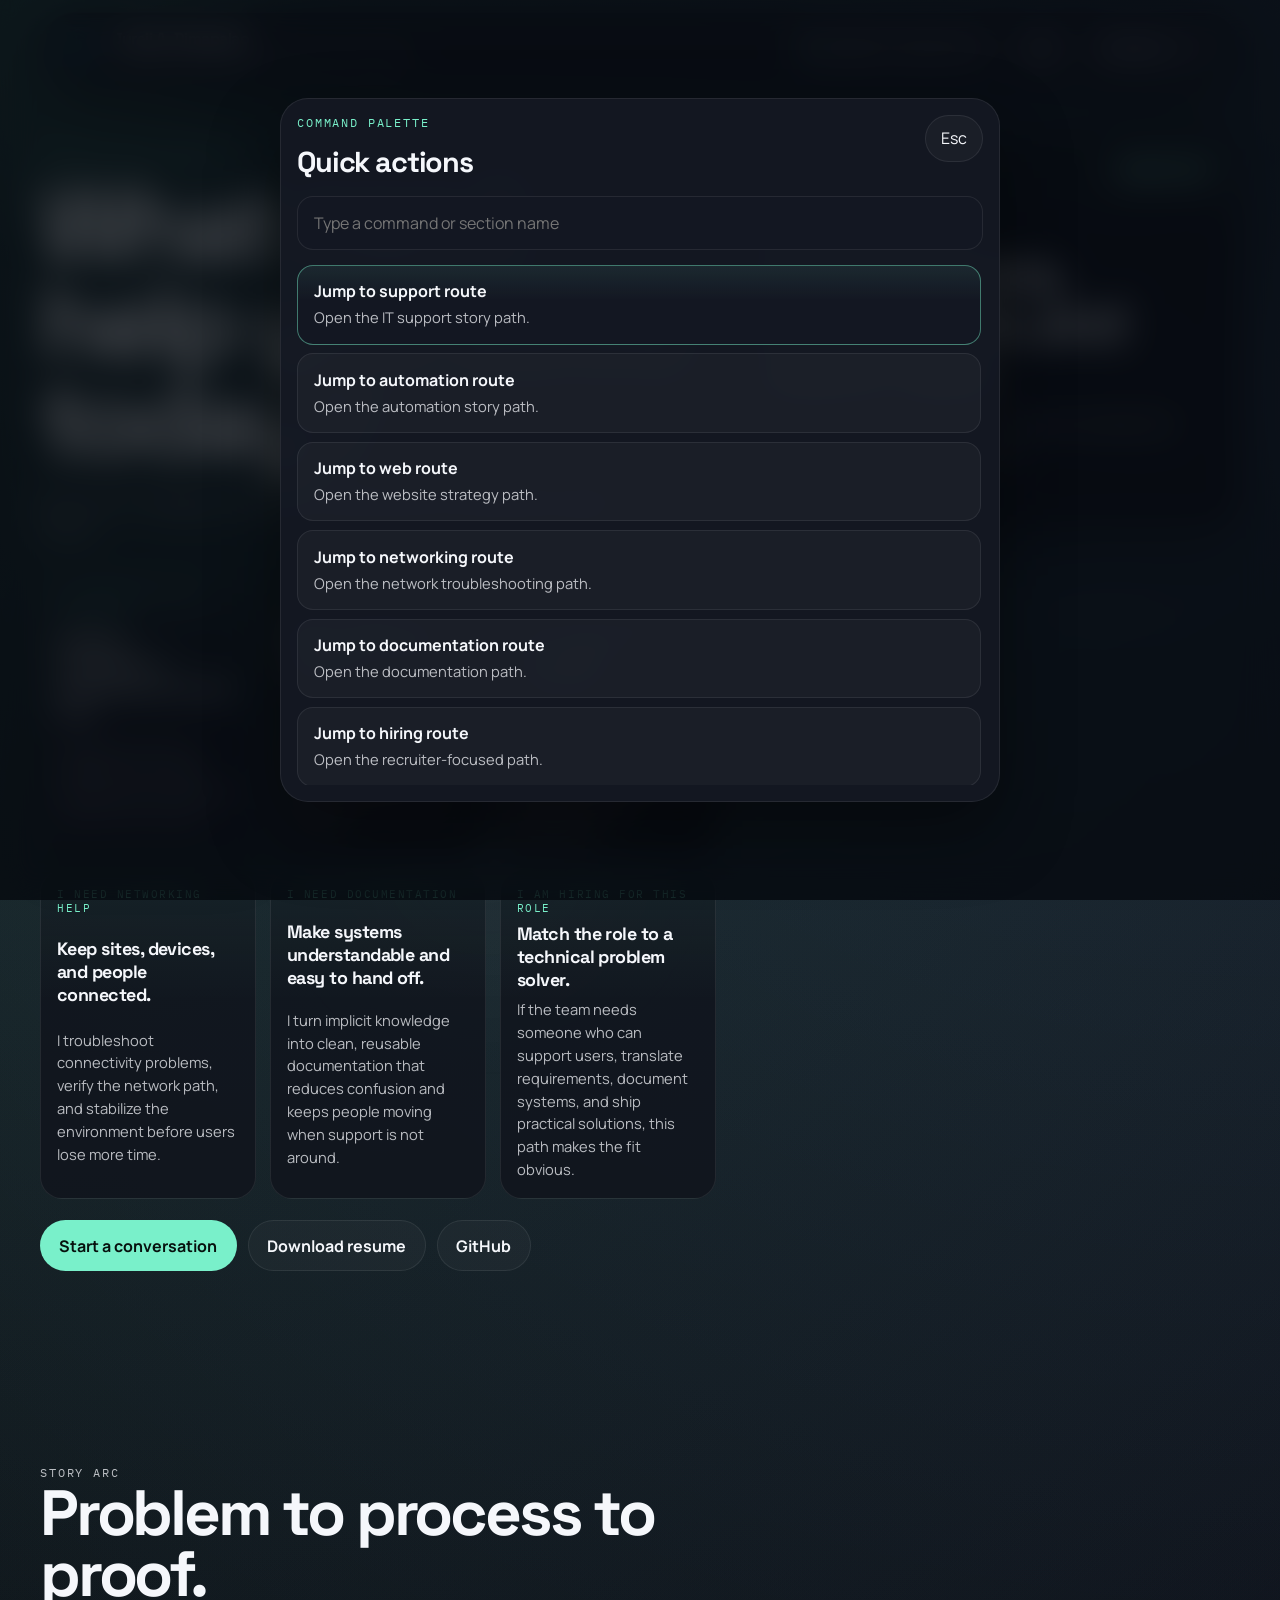
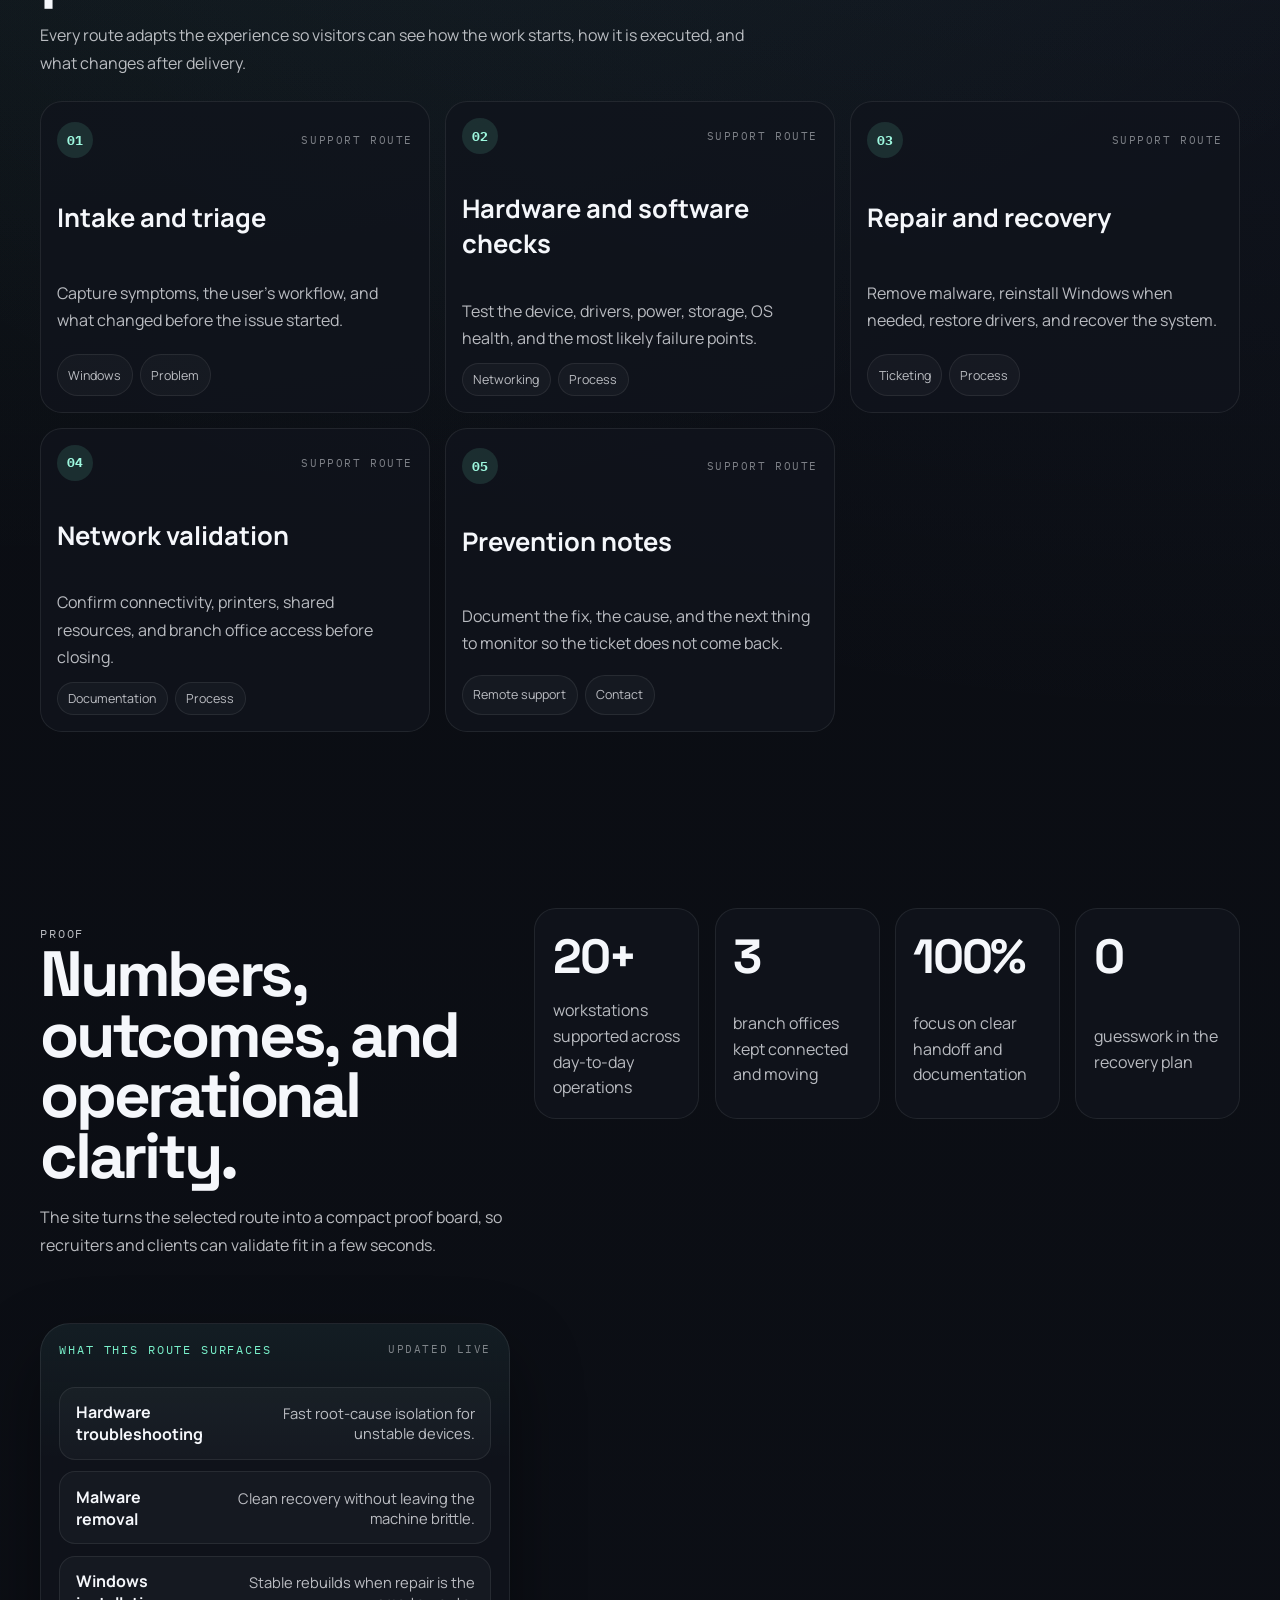
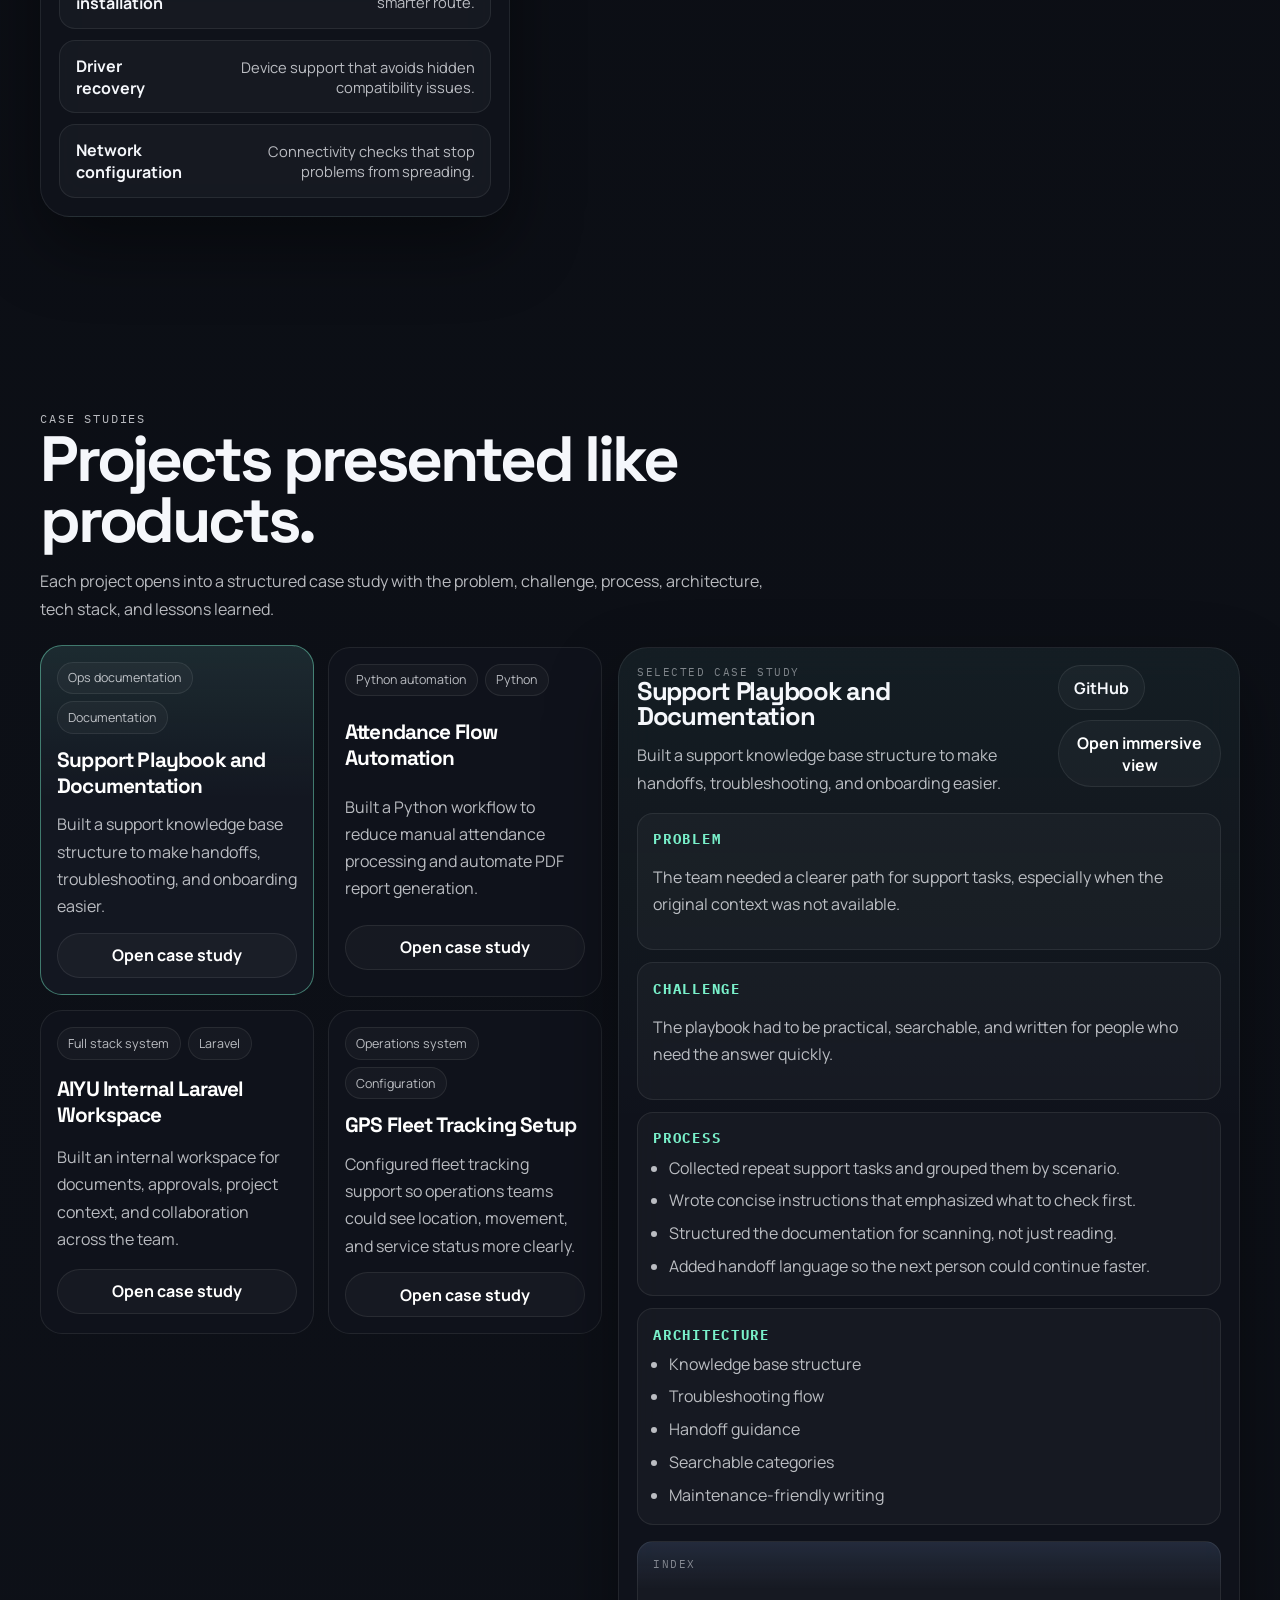
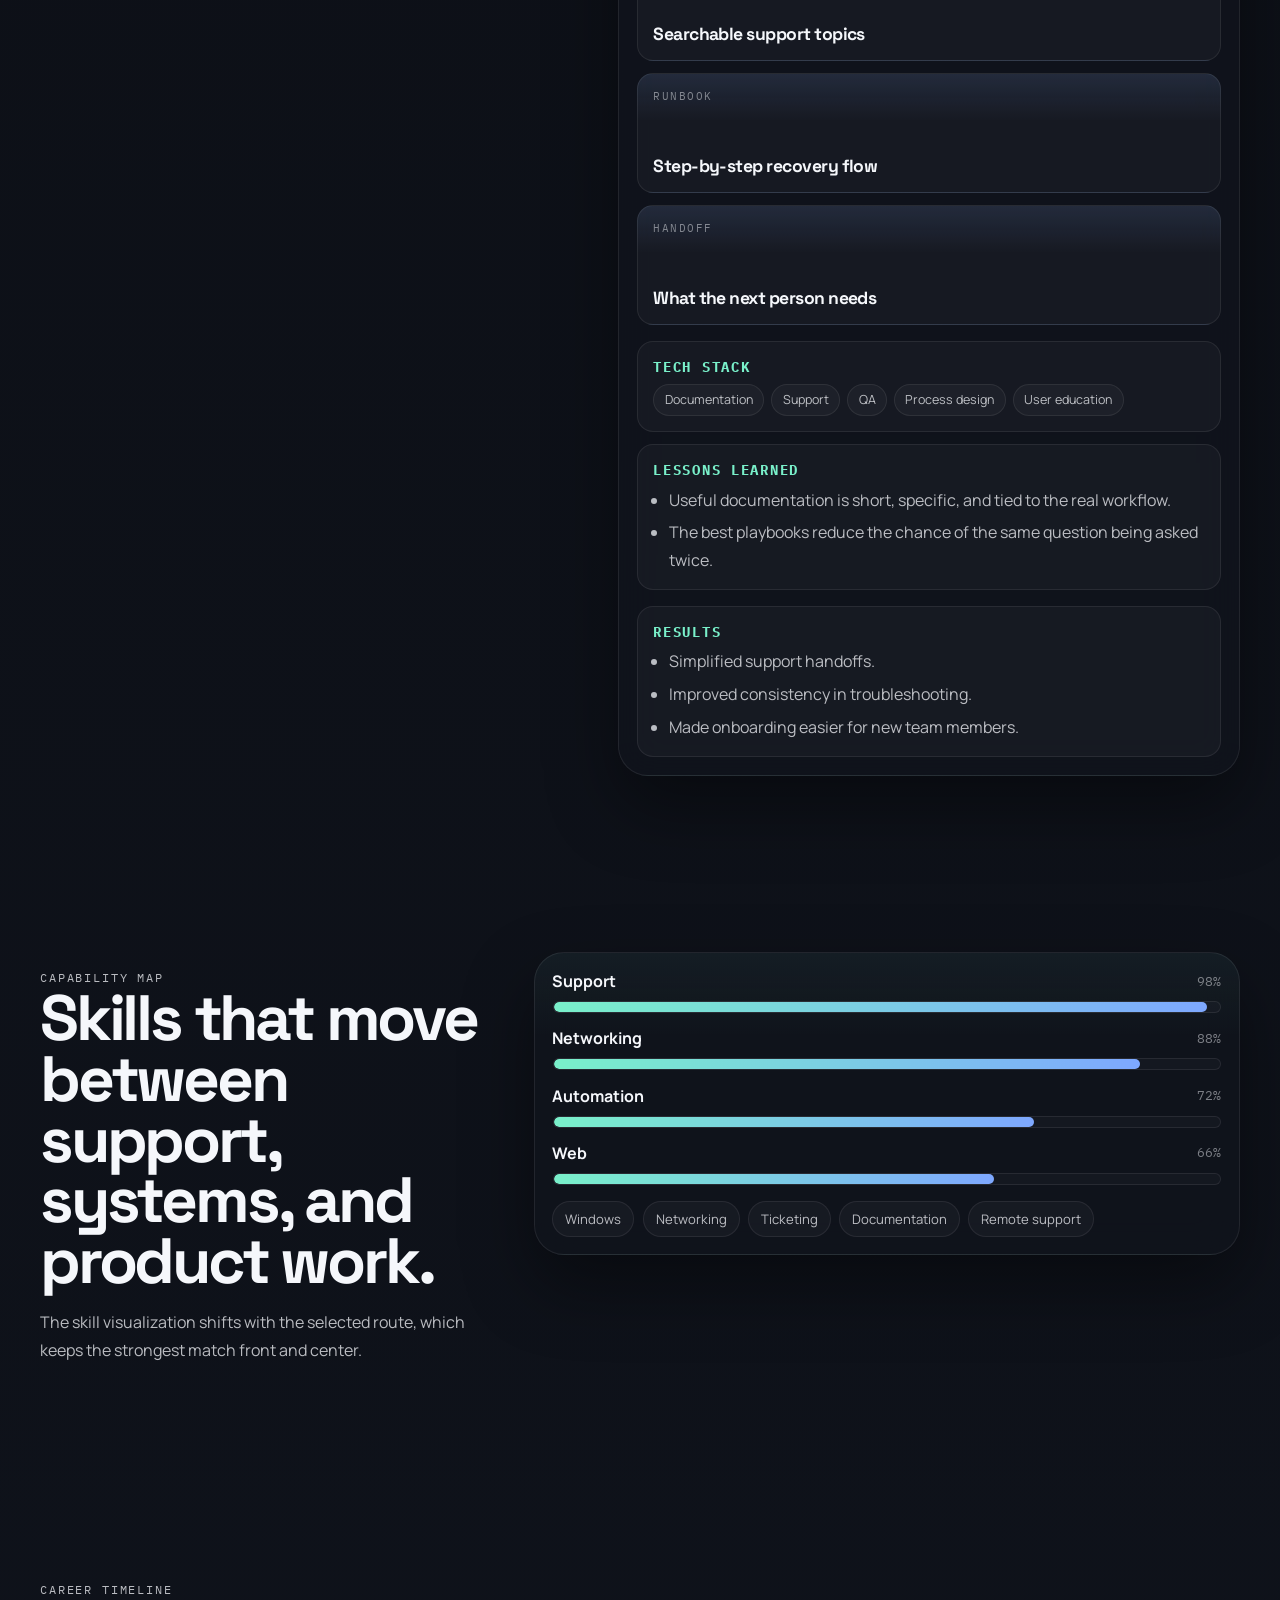
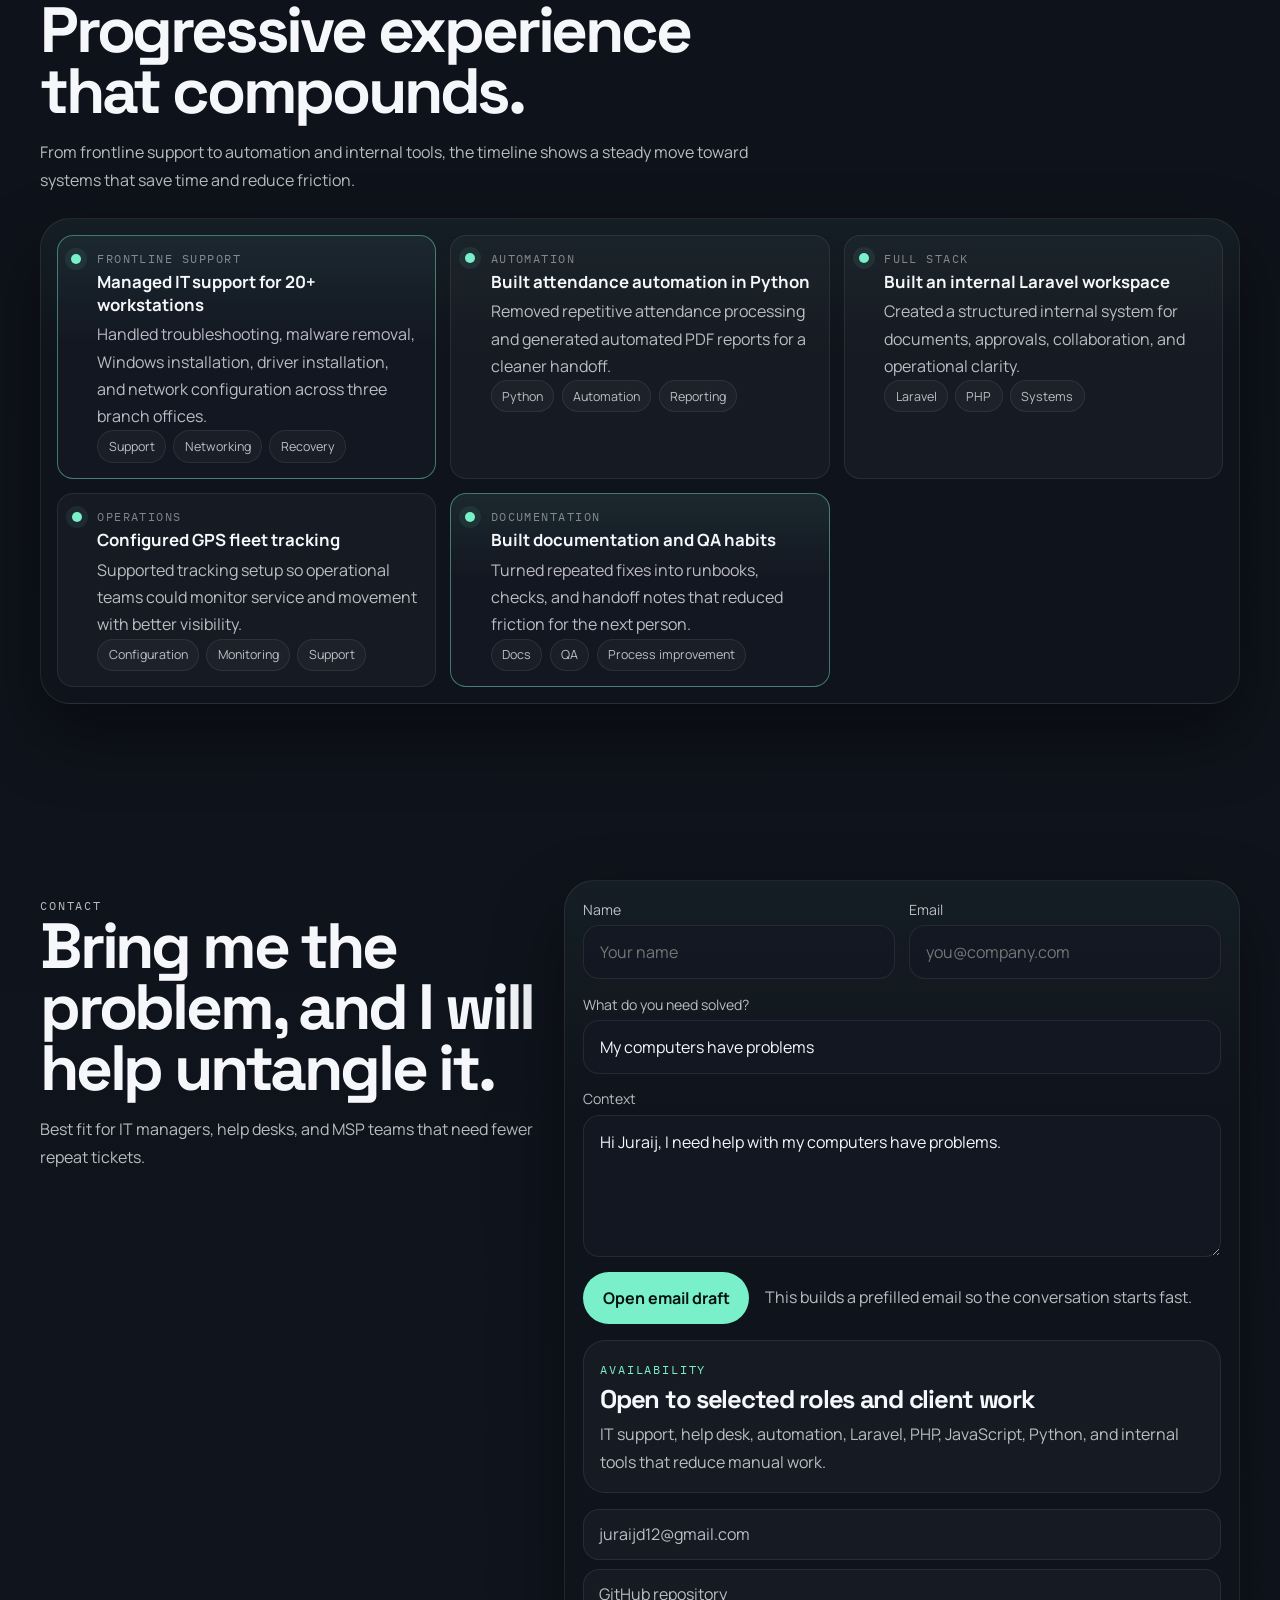
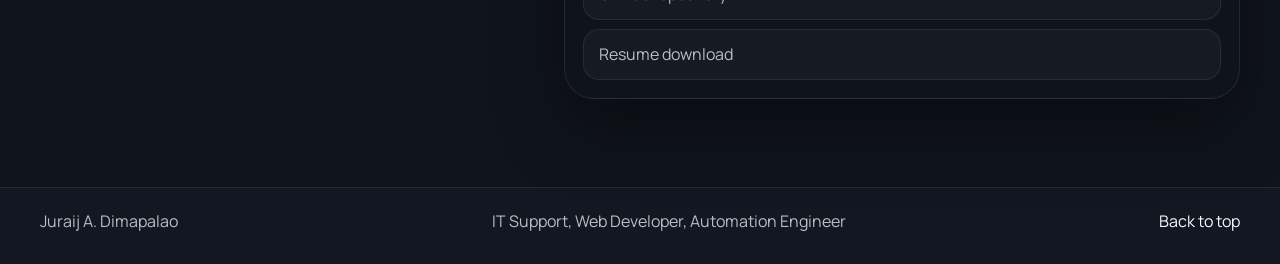
==== commit e33f7575: "Build interactive portfolio experience" ====
--- a/index.html
+++ b/index.html
@@ -1,468 +1,318 @@
 <!doctype html>
-<html lang="en">
+<html lang="en" data-theme="dark">
   <head>
     <meta charset="UTF-8" />
     <meta name="viewport" content="width=device-width, initial-scale=1.0" />
-    <meta name="description" content="Professional portfolio showcasing projects, skills, and contact info." />
-    <title>Juraij Dimapalao — Portfolio</title>
+    <meta
+      name="description"
+      content="Interactive portfolio for Juraij A. Dimapalao, an IT support, web development, and automation specialist who solves technical problems."
+    />
+    <meta name="theme-color" content="#0b0d12" />
+    <meta property="og:title" content="Juraij A. Dimapalao | Problem-first Portfolio" />
+    <meta
+      property="og:description"
+      content="An interactive portfolio that routes visitors through IT support, automation, web development, and systems case studies."
+    />
+    <meta property="og:type" content="website" />
+    <meta property="og:image" content="./portfolio-jdlogo.png" />
+    <meta name="twitter:card" content="summary_large_image" />
+    <meta name="twitter:title" content="Juraij A. Dimapalao | Problem-first Portfolio" />
+    <meta
+      name="twitter:description"
+      content="A modern SaaS-style portfolio that adapts to the problem the visitor wants solved."
+    />
+    <title>Juraij A. Dimapalao | Problem-first Portfolio</title>
     <link rel="icon" href="./portfolio-jdlogo.png" type="image/png" />
     <link rel="apple-touch-icon" href="./portfolio-jdlogo.png" />
     <link rel="preconnect" href="https://fonts.googleapis.com" />
     <link rel="preconnect" href="https://fonts.gstatic.com" crossorigin />
-    <link href="https://fonts.googleapis.com/css2?family=Syne:wght@400;600;700;800&family=Geist+Mono:wght@300;400;500&display=swap" rel="stylesheet" />
+    <link
+      href="https://fonts.googleapis.com/css2?family=IBM+Plex+Mono:wght@400;500;600&family=Manrope:wght@400;500;600;700;800&family=Space+Grotesk:wght@400;500;700&display=swap"
+      rel="stylesheet"
+    />
     <link rel="stylesheet" href="./style.css" />
     <script defer src="./script.js"></script>
+    <script type="application/ld+json">
+      {
+        "@context": "https://schema.org",
+        "@type": "Person",
+        "name": "Juraij A. Dimapalao",
+        "jobTitle": "IT Support, Web Developer, Automation Engineer",
+        "email": "mailto:juraijd12@gmail.com",
+        "url": "https://juraijd12.github.io/",
+        "sameAs": ["https://github.com/juraijd12/juraijd12.github.io"]
+      }
+    </script>
+    <script type="application/ld+json">
+      {
+        "@context": "https://schema.org",
+        "@type": "WebSite",
+        "name": "Juraij A. Dimapalao Portfolio",
+        "url": "https://juraijd12.github.io/",
+        "description": "Interactive portfolio that helps visitors solve technical problems."
+      }
+    </script>
   </head>
   <body>
-    <div class="grain" aria-hidden="true"></div>
-    <div class="bg-orbs" aria-hidden="true">
-      <div class="orb orb-1"></div>
-      <div class="orb orb-2"></div>
-      <div class="orb orb-3"></div>
-    </div>
+    <div class="noise" aria-hidden="true"></div>
+    <div class="ambient ambient-a" aria-hidden="true"></div>
+    <div class="ambient ambient-b" aria-hidden="true"></div>
+    <div class="ambient ambient-c" aria-hidden="true"></div>
 
     <a class="skip-link" href="#main">Skip to content</a>
 
-    <header class="site-header">
-      <nav class="nav" aria-label="Primary">
-        <a class="brand" href="./">
-          <span class="brand-mark">
-            <img class="brand-logo" src="./portfolio-jdlogo.png" alt="JD logo" width="32" height="32" />
-          </span>
-          <span class="brand-name">Juraij Dimapalao</span>
-        </a>
-        <button class="nav-toggle" type="button" aria-controls="nav-links" aria-expanded="false">
-          <span class="nav-toggle__bar" aria-hidden="true"></span>
-          <span class="nav-toggle__bar" aria-hidden="true"></span>
-          <span class="nav-toggle__bar" aria-hidden="true"></span>
-          <span class="sr-only">Menu</span>
+    <header class="topbar">
+      <a class="brand" href="#home" aria-label="Juraij A. Dimapalao home">
+        <img class="brand-mark" src="./portfolio-jdlogo.png" alt="" width="40" height="40" />
+        <span class="brand-copy">
+          <span class="brand-name">Juraij A. Dimapalao</span>
+          <span class="brand-role">IT Support, Web Developer, Automation Engineer</span>
+        </span>
+      </a>
+
+      <div class="topbar-actions">
+        <span class="status-pill">
+          <span class="status-dot" aria-hidden="true"></span>
+          Available for selected work
+        </span>
+        <button class="icon-button" id="theme-toggle" type="button" aria-pressed="false" aria-label="Toggle theme">
+          <span class="icon-button__label">Theme</span>
         </button>
-        <div class="nav-links" id="nav-links">
-          <a href="#home">Home</a>
-          <a href="#about">About</a>
-          <a href="#proud">Proudest</a>
-          <a href="#projects">Projects</a>
-          <a href="#skills">Skills</a>
-          <a href="#contact">Contact</a>
-        </div>
-      </nav>
+        <button class="icon-button" id="palette-open" type="button" aria-label="Open command palette">
+          <span class="icon-button__label">Command</span>
+          <span class="icon-button__hint">Ctrl K</span>
+        </button>
+      </div>
     </header>
 
     <main id="main">
-
-      <section id="home" class="section hero">
-        <div class="container hero__grid">
-          <div class="hero__content">
-            <div class="hero-status reveal">
-              <span class="status-dot"></span>
-              <span>Available for work</span>
+      <section class="hero section" id="home">
+        <div class="container hero-grid">
+          <div class="hero-copy reveal">
+            <p class="eyebrow">Problem-first portfolio</p>
+            <h1>What can I help you solve today?</h1>
+            <p class="hero-lead" id="hero-lead">
+              Choose a problem, and the site rewrites itself around the most relevant workflow, proof, projects, and next step.
+            </p>
+
+            <div class="route-grid" id="route-grid" aria-label="Problem selector"></div>
+
+            <div class="hero-actions">
+              <a class="button button-primary" href="#contact">Start a conversation</a>
+              <a class="button button-secondary" href="./Juraij-A-Dimapalao-Resume.txt" download>Download resume</a>
+              <a class="button button-tertiary" href="https://github.com/juraijd12/juraijd12.github.io" target="_blank" rel="noreferrer">GitHub</a>
             </div>
-            <h1 class="hero__title reveal">
-              Hi, I'm<br>
-              <span class="name-text">Juraij Dimapalao</span><span class="cursor-blink">_</span>
-            </h1>
-            <p class="hero__role reveal">
-              <span class="role-tag">Junior Full Stack Developer</span>
-              <span class="role-sep">·</span>
-              <span class="role-tag">UI / UX Thinker</span>
-              <span class="role-sep">·</span>
-              <span class="role-tag">Valencia City, Mindanao</span>
-            </p>
-            <p class="hero__subtitle reveal">
-              I build clean, fast, and accessible web experiences. Here's a curated selection of my work.
-            </p>
-            <div class="hero__actions reveal">
-              <a class="btn btn-primary" href="#projects">
-                View Projects
-                <svg width="13" height="13" fill="none" stroke="currentColor" stroke-width="2" viewBox="0 0 24 24"><path d="M5 12h14M12 5l7 7-7 7"/></svg>
-              </a>
-              <a class="btn btn-ghost" href="#" download>Download CV</a>
+          </div>
+
+          <aside class="briefing-panel reveal" aria-label="Live briefing">
+            <div class="briefing-shell">
+              <div class="briefing-top">
+                <span class="briefing-kicker">Live briefing</span>
+                <span class="briefing-badge" id="briefing-badge">Support route</span>
+              </div>
+              <h2 id="briefing-title">Stabilize broken machines and restore momentum.</h2>
+              <p id="briefing-summary">
+                I diagnose the failure, isolate the root cause, and leave people with a clean handoff instead of a guess.
+              </p>
+              <div class="briefing-metrics" id="briefing-metrics"></div>
+              <div class="briefing-path" id="briefing-path"></div>
             </div>
-            <div class="hero__meta reveal">
-              <a class="contact-pill" href="mailto:juraijd12@gmail.com">
-                <svg width="12" height="12" fill="none" stroke="currentColor" stroke-width="2" viewBox="0 0 24 24"><path d="M4 4h16c1.1 0 2 .9 2 2v12c0 1.1-.9 2-2 2H4c-1.1 0-2-.9-2-2V6c0-1.1.9-2 2-2z"/><path d="m22 6-10 7L2 6"/></svg>
-                juraijd12@gmail.com
-              </a>
+          </aside>
+        </div>
+      </section>
+
+      <section class="section" id="journey">
+        <div class="container">
+          <div class="section-heading reveal">
+            <p class="eyebrow">Story arc</p>
+            <h2>Problem to process to proof.</h2>
+            <p>
+              Every route adapts the experience so visitors can see how the work starts, how it is executed, and what changes after delivery.
+            </p>
+          </div>
+          <div class="journey-grid" id="journey-grid"></div>
+        </div>
+      </section>
+
+      <section class="section" id="proof">
+        <div class="container proof-layout">
+          <div class="section-heading reveal">
+            <p class="eyebrow">Proof</p>
+            <h2>Numbers, outcomes, and operational clarity.</h2>
+            <p>
+              The site turns the selected route into a compact proof board, so recruiters and clients can validate fit in a few seconds.
+            </p>
+          </div>
+
+          <div class="proof-grid reveal" id="proof-grid"></div>
+
+          <div class="signal-panel reveal">
+            <div class="signal-panel__header">
+              <span class="eyebrow">What this route surfaces</span>
+              <span class="signal-panel__note">Updated live</span>
             </div>
-          </div>
-
-          <div class="hero__terminal reveal" aria-hidden="true">
-            <div class="terminal">
-              <div class="terminal__bar">
-                <span class="t-dot t-red"></span>
-                <span class="t-dot t-yellow"></span>
-                <span class="t-dot t-green"></span>
-                <span class="terminal__title">~/portfolio</span>
-              </div>
-              <div class="terminal__body">
-                <div class="t-line"><span class="t-prompt">❯</span> <span class="t-cmd">whoami</span></div>
-                <div class="t-line t-out">Juraij Dimapalao — Junior Full Stack Developer</div>
-                <div class="t-spacer"></div>
-                <div class="t-line"><span class="t-prompt">❯</span> <span class="t-cmd">cat focus.json</span></div>
-                <div class="t-line t-out">{</div>
-                <div class="t-line t-out">&nbsp;&nbsp;<span class="t-key">"quality"</span>: <span class="t-val">true</span>,</div>
-                <div class="t-line t-out">&nbsp;&nbsp;<span class="t-key">"performance"</span>: <span class="t-val">true</span>,</div>
-                <div class="t-line t-out">&nbsp;&nbsp;<span class="t-key">"accessibility"</span>: <span class="t-val">true</span></div>
-                <div class="t-line t-out">}</div>
-                <div class="t-spacer"></div>
-                <div class="t-line"><span class="t-prompt">❯</span> <span class="t-cursor-blink">▋</span></div>
-              </div>
-            </div>
-            <div class="float-badge float-badge-1">
-              <span class="f-dot"></span> Available
-            </div>
-            <div class="float-badge float-badge-2">
-              ✦ 5 Projects Live
-            </div>
-          </div>
-        </div>
-        <div class="scroll-cue" aria-hidden="true">
-          <span>scroll</span>
-          <div class="scroll-line"></div>
-        </div>
-      </section>
-
-      <section id="about" class="section">
+            <div class="signal-list" id="signal-list"></div>
+          </div>
+        </div>
+      </section>
+
+      <section class="section" id="projects">
         <div class="container">
-          <div class="section-head reveal">
-            <span class="section-label">01 — About</span>
-            <h2>A quick snapshot.</h2>
-          </div>
-          <div class="about-grid">
-            <div class="about-card reveal">
-              <div class="about-icon">✏</div>
-              <h3>What I do</h3>
-              <p>Modern, responsive interfaces and scalable front-end foundations with a strong focus on accessibility, UX, and maintainable code.</p>
-            </div>
-            <div class="about-card reveal">
-              <div class="about-icon">⊞</div>
-              <h3>How I work</h3>
-              <p>Clean systems: clear naming, reusable components, and thoughtful tradeoffs that keep products fast and pleasant to use.</p>
-            </div>
-            <div class="about-card reveal">
-              <div class="about-icon">◎</div>
-              <h3>Currently</h3>
-              <p>Looking for opportunities to collaborate on meaningful products and build polished experiences end to end.</p>
-            </div>
-          </div>
-        </div>
-      </section>
-
-      <section id="proud" class="section">
+          <div class="section-heading reveal">
+            <p class="eyebrow">Case studies</p>
+            <h2>Projects presented like products.</h2>
+            <p>
+              Each project opens into a structured case study with the problem, challenge, process, architecture, tech stack, and lessons learned.
+            </p>
+          </div>
+
+          <div class="project-explorer">
+            <div class="project-rail reveal" id="project-rail"></div>
+
+            <article class="project-detail reveal" id="project-detail" aria-live="polite">
+              <div class="project-detail__inner" id="project-detail-inner"></div>
+            </article>
+          </div>
+        </div>
+      </section>
+
+      <section class="section" id="skills">
+        <div class="container skills-layout">
+          <div class="section-heading reveal">
+            <p class="eyebrow">Capability map</p>
+            <h2>Skills that move between support, systems, and product work.</h2>
+            <p>
+              The skill visualization shifts with the selected route, which keeps the strongest match front and center.
+            </p>
+          </div>
+
+          <div class="skills-panel reveal">
+            <div class="skill-bars" id="skill-bars"></div>
+            <div class="tool-cloud" id="tool-cloud"></div>
+          </div>
+        </div>
+      </section>
+
+      <section class="section" id="timeline">
         <div class="container">
-          <div class="section-head reveal">
-            <span class="section-label">02 — Proudest Work</span>
-            <h2>AIYU Builders Workspace</h2>
-            <p class="muted">A full-stack internal operations platform built for a construction team, combining document workflows, storage, project coordination, and team communication.</p>
-          </div>
-
-          <div class="proud-block reveal">
-            <div class="proud-left">
-              <div class="project-tags">
-                <span class="ptag">Laravel</span>
-                <span class="ptag">Vue</span>
-                <span class="ptag">Full Stack</span>
-                <span class="ptag">RBAC</span>
-              </div>
-              <h3 class="proud-title">Operational Excellence</h3>
-              <p class="muted proud-desc">
-                Built as a modular workspace system handling approvals, file management, project tracking, and internal communication, with role-based access control across features.
-              </p>
-              <ul class="proud-points">
-                <li><span>Approval workflows:</span> submission, review, revisions, and status tracking.</li>
-                <li><span>Shared storage:</span> file uploads, folders, previews, and recovery.</li>
-                <li><span>Project workspace:</span> team members, documents, and collaboration context.</li>
-                <li><span>Internal communication:</span> chat, search, pinned messages, notifications.</li>
-                <li><span>Admin controls:</span> user management and system governance.</li>
-              </ul>
-            </div>
-            <div class="proud-right">
-              <a class="btn btn-primary" href="./project4/">View Landing</a>
-              <a class="btn btn-ghost" href="./project4/system/">View System Demo</a>
-            </div>
-          </div>
-        </div>
-      </section>
-
-      <section id="projects" class="section">
-        <div class="container">
-          <div class="section-head reveal">
-            <span class="section-label">03 — Projects</span>
-            <h2>Landing Pages.</h2>
-          </div>
-
-          <div class="projects-grid">
-            <article class="project-card reveal" data-project="orbit">
-              <a class="project-card-link" href="./project1/" tabindex="-1" aria-hidden="true"></a>
-              <div class="project-preview">
-                <div class="browser-chrome">
-                  <div class="browser-dots"><span></span><span></span><span></span></div>
-                  <div class="browser-url">orbitdesk.app</div>
-                </div>
-                <div class="browser-viewport orbit-ui">
-                  <div class="ou-topbar">
-                    <div class="ou-logo">OD</div>
-                    <div class="ou-nav"><span></span><span></span><span></span></div>
-                    <div class="ou-cta"></div>
-                  </div>
-                  <div class="ou-hero">
-                    <div class="ou-left">
-                      <div class="mock-line w80 ou-h1"></div>
-                      <div class="mock-line w60 ou-h1"></div>
-                      <div class="mock-line w70 ou-body"></div>
-                      <div class="mock-line w50 ou-body"></div>
-                      <div class="ou-btns">
-                        <div class="ou-btn-solid"></div>
-                        <div class="ou-btn-ghost"></div>
-                      </div>
-                    </div>
-                    <div class="ou-widget">
-                      <div class="ou-widget-head"><div class="mock-line w40"></div><div class="ou-badge">Live</div></div>
-                      <div class="ou-stats">
-                        <div class="ou-stat-box"><div class="ou-stat-n">95%</div><div class="mock-line w50"></div></div>
-                        <div class="ou-stat-box"><div class="ou-stat-n">48h</div><div class="mock-line w50"></div></div>
-                        <div class="ou-stat-box"><div class="ou-stat-n">32</div><div class="mock-line w50"></div></div>
-                      </div>
-                      <div class="ou-chart">
-                        <div class="ou-bar" style="--h:42%"></div>
-                        <div class="ou-bar" style="--h:65%"></div>
-                        <div class="ou-bar" style="--h:52%"></div>
-                        <div class="ou-bar" style="--h:80%"></div>
-                        <div class="ou-bar ou-bar-hi" style="--h:94%"></div>
-                        <div class="ou-bar" style="--h:70%"></div>
-                      </div>
-                    </div>
-                  </div>
-                </div>
-              </div>
-              <div class="project-info">
-                <div class="project-tags">
-                  <span class="ptag">SaaS</span>
-                  <span class="ptag">Dashboard</span>
-                  <span class="ptag">Operations</span>
-                </div>
-                <h3>Orbit Desk</h3>
-                <p>Delivery operations platform for planning, approvals, release coordination, and team visibility.</p>
-                <a class="project-link" href="./project1/">
-                  View project <svg width="11" height="11" fill="none" stroke="currentColor" stroke-width="2.5" viewBox="0 0 24 24"><path d="M5 12h14M12 5l7 7-7 7"/></svg>
-                </a>
-              </div>
-            </article>
-
-            <article class="project-card reveal" data-project="nocturne">
-              <a class="project-card-link" href="./project2/" tabindex="-1" aria-hidden="true"></a>
-              <div class="project-preview">
-                <div class="browser-chrome">
-                  <div class="browser-dots"><span></span><span></span><span></span></div>
-                  <div class="browser-url">nocturnetable.com</div>
-                </div>
-                <div class="browser-viewport nocturne-ui">
-                  <div class="nu-topbar">
-                    <div class="nu-logo">NT</div>
-                    <div class="nu-nav"><span></span><span></span><span></span><span class="nu-cta"></span></div>
-                  </div>
-                  <div class="nu-body">
-                    <div class="nu-left">
-                      <div class="mock-line w40 nu-eyebrow"></div>
-                      <div class="mock-line w90 nu-h1"></div>
-                      <div class="mock-line w70 nu-h1"></div>
-                      <div class="mock-line w60 nu-h1 nu-accent"></div>
-                      <div class="mock-line w80 nu-body-t"></div>
-                      <div class="mock-line w65 nu-body-t"></div>
-                      <div class="nu-btns">
-                        <div class="nu-btn-gold"></div>
-                        <div class="nu-btn-ghost"></div>
-                      </div>
-                      <div class="nu-stats">
-                        <div class="nu-stat"><div class="nu-sn">24</div><div class="mock-line w35"></div></div>
-                        <div class="nu-sdiv"></div>
-                        <div class="nu-stat"><div class="nu-sn">9</div><div class="mock-line w35"></div></div>
-                        <div class="nu-sdiv"></div>
-                        <div class="nu-stat"><div class="nu-sn">2</div><div class="mock-line w35"></div></div>
-                      </div>
-                    </div>
-                    <div class="nu-right">
-                      <div class="nu-img">
-                        <div class="nu-img-overlay"></div>
-                        <div class="nu-img-caption">
-                          <div class="mock-line w40 nu-cap-sm"></div>
-                          <div class="mock-line w65 nu-cap-lg"></div>
-                        </div>
-                      </div>
-                    </div>
-                  </div>
-                  <div class="nu-metric-row">
-                    <div class="nu-metric"><span class="nu-met-n">4.9</span><div class="mock-line w40"></div></div>
-                    <div class="nu-metric-sep"></div>
-                    <div class="nu-metric"><span class="nu-met-n">48h</span><div class="mock-line w40"></div></div>
-                    <div class="nu-metric-sep"></div>
-                    <div class="nu-metric"><span class="nu-met-n">95%</span><div class="mock-line w40"></div></div>
-                  </div>
-                </div>
-              </div>
-              <div class="project-info">
-                <div class="project-tags">
-                  <span class="ptag">Restaurant</span>
-                  <span class="ptag">Dark UI</span>
-                  <span class="ptag">Reservations</span>
-                </div>
-                <h3>Nocturne Table</h3>
-                <p>Reservation-only chef's table and night salon. Nine quiet plates under low amber light.</p>
-                <a class="project-link" href="./project2/">
-                  View project <svg width="11" height="11" fill="none" stroke="currentColor" stroke-width="2.5" viewBox="0 0 24 24"><path d="M5 12h14M12 5l7 7-7 7"/></svg>
-                </a>
-              </div>
-            </article>
-
-            <article class="project-card reveal" data-project="fieldstone">
-              <a class="project-card-link" href="./project3/" tabindex="-1" aria-hidden="true"></a>
-              <div class="project-preview">
-                <div class="browser-chrome">
-                  <div class="browser-dots"><span></span><span></span><span></span></div>
-                  <div class="browser-url">fieldstonerenovation.com</div>
-                </div>
-                <div class="browser-viewport fieldstone-ui">
-                  <div class="fs-topbar">
-                    <div class="fs-brand">FR</div>
-                    <div class="fs-nav"><span></span><span></span><span></span></div>
-                  </div>
-                  <div class="fs-hero">
-                    <div class="fs-left">
-                      <div class="mock-line w50 fs-eyebrow"></div>
-                      <div class="mock-line w85 fs-h1"></div>
-                      <div class="mock-line w70 fs-h1"></div>
-                      <div class="mock-line w55 fs-h1 fs-em"></div>
-                      <div class="mock-line w75 fs-body"></div>
-                      <div class="mock-line w60 fs-body"></div>
-                      <div class="fs-btns">
-                        <div class="fs-btn-brass"></div>
-                        <div class="fs-btn-ghost"></div>
-                      </div>
-                    </div>
-                    <div class="fs-right">
-                      <div class="fs-img">
-                        <div class="fs-img-overlay"></div>
-                        <div class="fs-caption">
-                          <div class="mock-line w40 fs-cap-sm"></div>
-                          <div class="mock-line w60 fs-cap-lg"></div>
-                        </div>
-                      </div>
-                    </div>
-                  </div>
-                  <div class="fs-metrics">
-                    <div class="fs-met"><span class="fs-mn">4.9</span><div class="mock-line w45"></div></div>
-                    <div class="fs-met-sep"></div>
-                    <div class="fs-met"><span class="fs-mn">48h</span><div class="mock-line w45"></div></div>
-                    <div class="fs-met-sep"></div>
-                    <div class="fs-met"><span class="fs-mn">32</span><div class="mock-line w45"></div></div>
-                  </div>
-                </div>
-              </div>
-              <div class="project-info">
-                <div class="project-tags">
-                  <span class="ptag">Renovation</span>
-                  <span class="ptag">Editorial</span>
-                  <span class="ptag">Luxury</span>
-                </div>
-                <h3>Fieldstone Renovation</h3>
-                <p>Premium renovation planning for kitchen, bath, and whole-home projects with clear pricing and scheduling.</p>
-                <a class="project-link" href="./project3/">
-                  View project <svg width="11" height="11" fill="none" stroke="currentColor" stroke-width="2.5" viewBox="0 0 24 24"><path d="M5 12h14M12 5l7 7-7 7"/></svg>
-                </a>
-              </div>
-            </article>
-          </div>
-        </div>
-      </section>
-
-      <section id="skills" class="section">
-        <div class="container">
-          <div class="section-head reveal">
-            <span class="section-label">04 — Skills</span>
-            <h2>Tools & strengths.</h2>
-          </div>
-          <div class="skills-grid reveal">
-            <div class="skill-card">
-              <div class="skill-num">01</div>
-              <h3>Front-end</h3>
-              <ul>
-                <li>HTML5, CSS3</li>
-                <li>Responsive UI, layout systems</li>
-                <li>Accessibility (WCAG-minded)</li>
-              </ul>
-            </div>
-            <div class="skill-card">
-              <div class="skill-num">02</div>
-              <h3>JavaScript</h3>
-              <ul>
-                <li>ESNext fundamentals</li>
-                <li>DOM, events, UX polish</li>
-                <li>Performance basics</li>
-              </ul>
-            </div>
-            <div class="skill-card">
-              <div class="skill-num">03</div>
-              <h3>Workflow</h3>
-              <ul>
-                <li>Git, clean commits</li>
-                <li>Design-to-code translation</li>
-                <li>Documentation and handoff</li>
-              </ul>
-            </div>
-            <div class="skill-card">
-              <div class="skill-num">04</div>
-              <h3>Soft Skills</h3>
-              <ul>
-                <li>Clear communication</li>
-                <li>Ownership and reliability</li>
-                <li>Product thinking</li>
-              </ul>
-            </div>
-          </div>
-        </div>
-      </section>
-
-      <section id="contact" class="section">
-        <div class="container">
-          <div class="section-head reveal">
-            <span class="section-label">05 — Contact</span>
-            <h2>Let's work together.</h2>
-          </div>
-          <div class="contact-block reveal">
-            <div class="contact-left">
-              <p class="contact-desc">Open to freelance projects, full-time roles, and interesting collaborations. Drop me a line and I'll get back to you within a day.</p>
-              <a class="contact-email" href="mailto:juraijd12@gmail.com">juraijd12@gmail.com</a>
-            </div>  
-            <div class="contact-right">
-              <p class="contact-socials-label">Find me on</p>
-              <div class="contact-socials">
-                <a class="social-link" href="https://github.com/" target="_blank" rel="noreferrer">
-                  <svg width="16" height="16" fill="currentColor" viewBox="0 0 24 24"><path d="M12 2C6.477 2 2 6.484 2 12.017c0 4.425 2.865 8.18 6.839 9.504.5.092.682-.217.682-.483 0-.237-.008-.868-.013-1.703-2.782.605-3.369-1.343-3.369-1.343-.454-1.158-1.11-1.466-1.11-1.466-.908-.62.069-.608.069-.608 1.003.07 1.531 1.032 1.531 1.032.892 1.53 2.341 1.088 2.91.832.092-.647.35-1.088.636-1.338-2.22-.253-4.555-1.113-4.555-4.951 0-1.093.39-1.988 1.029-2.688-.103-.253-.446-1.272.098-2.65 0 0 .84-.27 2.75 1.026A9.564 9.564 0 0 1 12 6.844a9.59 9.59 0 0 1 2.504.337c1.909-1.296 2.747-1.027 2.747-1.027.546 1.379.202 2.398.1 2.651.64.7 1.028 1.595 1.028 2.688 0 3.848-2.339 4.695-4.566 4.943.359.309.678.92.678 1.855 0 1.338-.012 2.419-.012 2.747 0 .268.18.58.688.482A10.02 10.02 0 0 0 22 12.017C22 6.484 17.522 2 12 2z"/></svg>
-                  GitHub
-                </a>
-                <a class="social-link" href="https://linkedin.com/" target="_blank" rel="noreferrer">
-                  <svg width="16" height="16" fill="currentColor" viewBox="0 0 24 24"><path d="M16 8a6 6 0 0 1 6 6v7h-4v-7a2 2 0 0 0-4 0v7h-4v-7a6 6 0 0 1 6-6zM2 9h4v12H2z"/><circle cx="4" cy="4" r="2"/></svg>
-                  LinkedIn
-                </a>
-                <a class="social-link" href="https://x.com/" target="_blank" rel="noreferrer">
-                  <svg width="16" height="16" fill="currentColor" viewBox="0 0 24 24"><path d="M18.9 4.5h-2.3l-4 4.6-3.3-4.6H4.5l5.6 7.8-5.9 6.8h2.3l4.4-5.1 3.7 5.1h4.8l-6-8.2 5.5-6.4Zm-3.4 13.1-7-9.6h1.2l7 9.6h-1.2Z"/></svg>
-                  X / Twitter
-                </a>
-              </div>
-            </div>
+          <div class="section-heading reveal">
+            <p class="eyebrow">Career timeline</p>
+            <h2>Progressive experience that compounds.</h2>
+            <p>
+              From frontline support to automation and internal tools, the timeline shows a steady move toward systems that save time and reduce friction.
+            </p>
+          </div>
+
+          <div class="timeline-shell reveal" id="timeline-shell"></div>
+        </div>
+      </section>
+
+      <section class="section" id="contact">
+        <div class="container contact-layout">
+          <div class="section-heading reveal">
+            <p class="eyebrow">Contact</p>
+            <h2>Bring me the problem, and I will help untangle it.</h2>
+            <p id="contact-copy">
+              Open to IT support, web development, automation, and operational improvement work for teams that value clean execution.
+            </p>
+          </div>
+
+          <div class="contact-card reveal">
+            <form class="contact-form" id="contact-form">
+              <div class="field-grid">
+                <label class="field">
+                  <span>Name</span>
+                  <input type="text" name="name" placeholder="Your name" autocomplete="name" required />
+                </label>
+                <label class="field">
+                  <span>Email</span>
+                  <input type="email" name="email" placeholder="you@company.com" autocomplete="email" required />
+                </label>
+              </div>
+              <label class="field">
+                <span>What do you need solved?</span>
+                <input type="text" name="subject" id="contact-subject" placeholder="IT support, automation, web build, or something else" required />
+              </label>
+              <label class="field">
+                <span>Context</span>
+                <textarea
+                  name="message"
+                  id="contact-message"
+                  rows="5"
+                  placeholder="Give a short summary of the problem, the current setup, and the result you want."
+                  required
+                ></textarea>
+              </label>
+              <div class="form-actions">
+                <button class="button button-primary" type="submit">Open email draft</button>
+                <p class="form-note">This builds a prefilled email so the conversation starts fast.</p>
+              </div>
+            </form>
+
+            <aside class="contact-side">
+              <div class="availability-card">
+                <span class="eyebrow">Availability</span>
+                <h3>Open to selected roles and client work</h3>
+                <p>
+                  IT support, help desk, automation, Laravel, PHP, JavaScript, Python, and internal tools that reduce manual work.
+                </p>
+              </div>
+              <div class="contact-links">
+                <a href="mailto:juraijd12@gmail.com">juraijd12@gmail.com</a>
+                <a href="https://github.com/juraijd12/juraijd12.github.io" target="_blank" rel="noreferrer">GitHub repository</a>
+                <a href="./Juraij-A-Dimapalao-Resume.txt" download>Resume download</a>
+              </div>
+            </aside>
           </div>
         </div>
       </section>
     </main>
 
     <footer class="footer">
-      <div class="container footer__inner">
-        <p class="muted">© <span id="year">2026</span> Juraij Dimapalao.</p>
-        <a class="footer-top" href="#home">
-          Back to top
-          <svg width="11" height="11" fill="none" stroke="currentColor" stroke-width="2.5" viewBox="0 0 24 24"><path d="M12 19V5M5 12l7-7 7 7"/></svg>
-        </a>
+      <div class="container footer-inner">
+        <p>Juraij A. Dimapalao</p>
+        <p>IT Support, Web Developer, Automation Engineer</p>
+        <a href="#home">Back to top</a>
       </div>
     </footer>
+
+    <div class="palette-backdrop" id="palette-backdrop" hidden>
+      <section class="palette" role="dialog" aria-modal="true" aria-labelledby="palette-title">
+        <div class="palette__head">
+          <div>
+            <p class="eyebrow">Command palette</p>
+            <h2 id="palette-title">Quick actions</h2>
+          </div>
+          <button class="icon-button icon-button--close" id="palette-close" type="button" aria-label="Close command palette">Esc</button>
+        </div>
+        <label class="palette-search">
+          <span class="sr-only">Search commands</span>
+          <input id="palette-input" type="text" placeholder="Type a command or section name" autocomplete="off" />
+        </label>
+        <div class="palette-results" id="palette-results" aria-live="polite"></div>
+      </section>
+    </div>
+
+    <dialog class="case-modal" id="case-modal" aria-labelledby="case-modal-title">
+      <div class="case-modal__shell">
+        <div class="case-modal__head">
+          <div>
+            <p class="eyebrow">Immersive case study</p>
+            <h2 id="case-modal-title"></h2>
+          </div>
+          <button class="icon-button icon-button--close" id="case-modal-close" type="button">Close</button>
+        </div>
+        <div class="case-modal__body" id="case-modal-body"></div>
+      </div>
+    </dialog>
+
+    <div class="toast" id="toast" role="status" aria-live="polite" hidden></div>
+    <template id="route-template">
+      <button class="route-card" type="button">
+        <span class="route-card__eyebrow"></span>
+        <span class="route-card__title"></span>
+        <span class="route-card__body"></span>
+      </button>
+    </template>
   </body>
 </html>
--- a/style.css
+++ b/style.css
@@ -1,1513 +1,1433 @@
-/* ══════════════════════════════════════
-   TOKENS
-══════════════════════════════════════ */
 :root {
-  --bg:        #0C0C0E;
-  --bg-2:      #111115;
-  --surface:   #16161A;
-  --surface-2: #1C1C22;
-  --border:    rgba(255,255,255,0.07);
-  --border-2:  rgba(255,255,255,0.12);
-  --text:      #F0EEE8;
-  --muted:     rgba(240,238,232,0.5);
-  --muted-2:   rgba(240,238,232,0.35);
-
-  /* Warm sand accent — not purple, not blue */
-  --sand:      #D4A853;
-  --sand-dim:  rgba(212,168,83,0.12);
-  --sand-glow: rgba(212,168,83,0.25);
-
-  --font-display: 'Syne', system-ui, sans-serif;
-  --font-mono:    'Geist Mono', 'Fira Code', monospace;
-  --font-body:    'Syne', system-ui, sans-serif;
-
-  --radius:    8px;
-  --radius-lg: 14px;
-  --max:       1100px;
-  --nav-h:     60px;
-}
-
-/* ── RESET ── */
-*, *::before, *::after { box-sizing: border-box; }
-
-html { scroll-behavior: smooth; color-scheme: dark; }
+  color-scheme: dark;
+  --bg: #090b10;
+  --bg-elevated: #10141d;
+  --surface: rgba(17, 20, 29, 0.82);
+  --surface-strong: rgba(20, 24, 35, 0.96);
+  --surface-soft: rgba(255, 255, 255, 0.03);
+  --surface-tint: rgba(255, 255, 255, 0.06);
+  --border: rgba(255, 255, 255, 0.08);
+  --border-strong: rgba(255, 255, 255, 0.14);
+  --text: #f5f7fb;
+  --muted: rgba(245, 247, 251, 0.74);
+  --faint: rgba(245, 247, 251, 0.48);
+  --shadow: 0 30px 70px rgba(0, 0, 0, 0.4);
+  --radius-xl: 30px;
+  --radius-lg: 22px;
+  --radius-md: 16px;
+  --radius-sm: 12px;
+  --accent: #79f0ca;
+  --accent-rgb: 121 240 202;
+  --accent-soft: rgba(121, 240, 202, 0.12);
+  --accent-strong: #9ef8df;
+  --accent-contrast: #07110e;
+  --accent-2: #7ea8ff;
+  --accent-2-rgb: 126 168 255;
+  --accent-2-soft: rgba(126, 168, 255, 0.13);
+  --max-width: 1200px;
+}
+
+[data-theme="light"] {
+  color-scheme: light;
+  --bg: #f4f6f8;
+  --bg-elevated: #ffffff;
+  --surface: rgba(255, 255, 255, 0.85);
+  --surface-strong: rgba(255, 255, 255, 0.98);
+  --surface-soft: rgba(16, 24, 40, 0.03);
+  --surface-tint: rgba(16, 24, 40, 0.05);
+  --border: rgba(15, 23, 42, 0.1);
+  --border-strong: rgba(15, 23, 42, 0.16);
+  --text: #0f172a;
+  --muted: rgba(15, 23, 42, 0.74);
+  --faint: rgba(15, 23, 42, 0.52);
+  --shadow: 0 28px 70px rgba(15, 23, 42, 0.12);
+  --accent-contrast: #fbfffe;
+}
+
+*,
+*::before,
+*::after {
+  box-sizing: border-box;
+}
+
+html {
+  scroll-behavior: smooth;
+}
 
 body {
   margin: 0;
-  font-family: var(--font-body);
-  background: var(--bg);
+  min-height: 100vh;
+  font-family: "Manrope", system-ui, sans-serif;
+  background:
+    radial-gradient(circle at top left, rgba(var(--accent-rgb) / 0.16), transparent 26%),
+    radial-gradient(circle at top right, rgba(var(--accent-2-rgb) / 0.14), transparent 28%),
+    linear-gradient(180deg, var(--bg) 0%, var(--bg-elevated) 100%);
   color: var(--text);
-  line-height: 1.65;
   -webkit-font-smoothing: antialiased;
+  text-rendering: optimizeLegibility;
   overflow-x: hidden;
 }
 
-img, svg { display: block; max-width: 100%; }
-a { color: inherit; text-decoration: none; }
-ul { margin: 0; padding-left: 1.1rem; }
-p { margin: 0; }
-
-/* ── GRAIN TEXTURE ── */
-.grain {
+img,
+svg {
+  display: block;
+  max-width: 100%;
+}
+
+a {
+  color: inherit;
+  text-decoration: none;
+}
+
+button,
+input,
+textarea {
+  font: inherit;
+}
+
+button {
+  cursor: pointer;
+}
+
+::selection {
+  background: rgba(var(--accent-rgb) / 0.22);
+  color: var(--text);
+}
+
+.sr-only {
+  position: absolute;
+  width: 1px;
+  height: 1px;
+  padding: 0;
+  margin: -1px;
+  overflow: hidden;
+  clip: rect(0, 0, 0, 0);
+  white-space: nowrap;
+  border: 0;
+}
+
+.noise {
   position: fixed;
-  inset: -50%;
-  width: 200%;
-  height: 200%;
+  inset: 0;
   pointer-events: none;
-  z-index: 9999;
-  opacity: 0.028;
-  background-image: url("data:image/svg+xml,%3Csvg viewBox='0 0 256 256' xmlns='http://www.w3.org/2000/svg'%3E%3Cfilter id='noise'%3E%3CfeTurbulence type='fractalNoise' baseFrequency='0.9' numOctaves='4' stitchTiles='stitch'/%3E%3C/filter%3E%3Crect width='100%25' height='100%25' filter='url(%23noise)'/%3E%3C/svg%3E");
-  background-size: 200px 200px;
-  animation: grain-shift 0.5s steps(2) infinite;
-}
-
-@keyframes grain-shift {
-  0%   { transform: translate(0,0); }
-  25%  { transform: translate(-2%,-3%); }
-  50%  { transform: translate(3%,1%); }
-  75%  { transform: translate(-1%,3%); }
-  100% { transform: translate(2%,-1%); }
-}
-
-/* ── AMBIENT ORBS ── */
-.bg-orbs { position: fixed; inset: 0; pointer-events: none; z-index: 0; overflow: hidden; }
-
-.orb {
+  opacity: 0.035;
+  background-image: url("data:image/svg+xml,%3Csvg viewBox='0 0 256 256' xmlns='http://www.w3.org/2000/svg'%3E%3Cfilter id='n'%3E%3CfeTurbulence type='fractalNoise' baseFrequency='0.85' numOctaves='4' stitchTiles='stitch'/%3E%3C/filter%3E%3Crect width='100%25' height='100%25' filter='url(%23n)'/%3E%3C/svg%3E");
+  background-size: 220px 220px;
+  mix-blend-mode: overlay;
+  z-index: 0;
+}
+
+.ambient {
+  position: fixed;
+  border-radius: 999px;
+  filter: blur(70px);
+  pointer-events: none;
+  z-index: 0;
+  opacity: 0.9;
+}
+
+.ambient-a {
+  top: -180px;
+  left: -120px;
+  width: 420px;
+  height: 420px;
+  background: radial-gradient(circle, rgba(var(--accent-rgb) / 0.18), transparent 68%);
+}
+
+.ambient-b {
+  top: 140px;
+  right: -120px;
+  width: 520px;
+  height: 520px;
+  background: radial-gradient(circle, rgba(var(--accent-2-rgb) / 0.16), transparent 68%);
+}
+
+.ambient-c {
+  bottom: -180px;
+  left: 20%;
+  width: 460px;
+  height: 460px;
+  background: radial-gradient(circle, rgba(255, 255, 255, 0.06), transparent 70%);
+}
+
+.skip-link {
   position: absolute;
-  border-radius: 50%;
-  filter: blur(80px);
-  animation: orb-drift 20s ease-in-out infinite alternate;
-}
-
-.orb-1 {
-  width: 600px; height: 600px;
-  top: -10%; left: -10%;
-  background: radial-gradient(circle, rgba(212,168,83,0.07) 0%, transparent 70%);
-  animation-delay: 0s;
-}
-
-.orb-2 {
-  width: 500px; height: 500px;
-  top: 30%; right: -10%;
-  background: radial-gradient(circle, rgba(100,140,255,0.055) 0%, transparent 70%);
-  animation-delay: -7s;
-}
-
-.orb-3 {
-  width: 400px; height: 400px;
-  bottom: 0; left: 30%;
-  background: radial-gradient(circle, rgba(212,168,83,0.045) 0%, transparent 70%);
-  animation-delay: -14s;
-}
-
-@keyframes orb-drift {
-  from { transform: translate(0, 0) scale(1); }
-  to   { transform: translate(40px, 60px) scale(1.1); }
-}
-
-/* ── LAYOUT ── */
+  left: 16px;
+  top: 12px;
+  z-index: 30;
+  padding: 0.7rem 1rem;
+  border-radius: 999px;
+  background: var(--accent);
+  color: var(--accent-contrast);
+  transform: translateY(-160%);
+  transition: transform 0.18s ease;
+  font-weight: 700;
+}
+
+.skip-link:focus {
+  transform: translateY(0);
+}
+
 .container {
   position: relative;
   z-index: 1;
-  width: min(var(--max), calc(100% - 2.5rem));
+  width: min(var(--max-width), calc(100% - 2rem));
   margin-inline: auto;
 }
 
 .section {
   padding: 5.5rem 0;
-  scroll-margin-top: calc(var(--nav-h) + 20px);
-}
-
-.muted { color: var(--muted); }
-
-.sr-only {
-  position: absolute;
-  width: 1px; height: 1px;
-  padding: 0; margin: -1px;
-  overflow: hidden;
-  clip: rect(0,0,0,0);
-  white-space: nowrap; border: 0;
-}
-
-/* ── SKIP LINK ── */
-.skip-link {
-  position: absolute;
-  left: 1rem; top: 1rem;
-  padding: 0.5rem 1rem;
-  border-radius: var(--radius);
-  background: var(--sand);
-  color: #000;
-  font-size: 0.85rem;
-  font-weight: 600;
-  transform: translateY(-200%);
-  transition: transform 0.15s;
-  z-index: 9999;
-}
-.skip-link:focus { transform: translateY(0); }
-
-/* ══════════════════════════════════════
-   TOPBAR
-══════════════════════════════════════ */
-.site-header {
+  scroll-margin-top: 88px;
+}
+
+.topbar {
   position: sticky;
   top: 0;
-  z-index: 100;
-  height: var(--nav-h);
-  background: rgba(12,12,14,0.75);
-  border-bottom: 1px solid var(--border);
-  backdrop-filter: blur(20px);
-}
-
-.nav {
-  height: 100%;
+  z-index: 20;
   display: flex;
   align-items: center;
   justify-content: space-between;
   gap: 1rem;
-  width: min(var(--max), calc(100% - 2.5rem));
-  margin-inline: auto;
-}
-
-/* Brand */
+  width: min(var(--max-width), calc(100% - 1rem));
+  margin: 0.75rem auto 0;
+  padding: 0.85rem 1rem;
+  border: 1px solid var(--border);
+  border-radius: 999px;
+  background: color-mix(in srgb, var(--surface-strong) 82%, transparent);
+  backdrop-filter: blur(24px);
+  box-shadow: var(--shadow);
+}
+
 .brand {
   display: flex;
   align-items: center;
-  gap: 0.625rem;
-  text-decoration: none;
+  gap: 0.9rem;
+  min-width: 0;
 }
 
 .brand-mark {
-  width: 32px; height: 32px;
-  display: flex;
+  width: 42px;
+  height: 42px;
+  border-radius: 14px;
+  border: 1px solid var(--border);
+  background: var(--surface-soft);
+  flex-shrink: 0;
+  object-fit: cover;
+}
+
+.brand-copy {
+  display: flex;
+  flex-direction: column;
+  min-width: 0;
+}
+
+.brand-name {
+  font-family: "Space Grotesk", sans-serif;
+  font-weight: 700;
+  letter-spacing: -0.03em;
+  line-height: 1.1;
+}
+
+.brand-role {
+  color: var(--faint);
+  font-size: 0.82rem;
+  white-space: nowrap;
+  overflow: hidden;
+  text-overflow: ellipsis;
+}
+
+.topbar-actions {
+  display: flex;
+  align-items: center;
+  gap: 0.6rem;
+  flex-wrap: wrap;
+  justify-content: flex-end;
+}
+
+.status-pill {
+  display: inline-flex;
+  align-items: center;
+  gap: 0.55rem;
+  padding: 0.72rem 0.95rem;
+  border-radius: 999px;
+  border: 1px solid var(--border);
+  background: var(--surface-soft);
+  color: var(--muted);
+  font-size: 0.84rem;
+}
+
+.status-dot {
+  width: 9px;
+  height: 9px;
+  border-radius: 999px;
+  background: var(--accent);
+  box-shadow: 0 0 0 0 rgba(var(--accent-rgb) / 0.3);
+  animation: pulse 2s ease-in-out infinite;
+}
+
+@keyframes pulse {
+  0% {
+    box-shadow: 0 0 0 0 rgba(var(--accent-rgb) / 0.34);
+  }
+  70% {
+    box-shadow: 0 0 0 10px rgba(var(--accent-rgb) / 0);
+  }
+  100% {
+    box-shadow: 0 0 0 0 rgba(var(--accent-rgb) / 0);
+  }
+}
+
+.icon-button {
+  display: inline-flex;
+  align-items: center;
+  gap: 0.45rem;
+  padding: 0.72rem 0.95rem;
+  border-radius: 999px;
+  border: 1px solid var(--border);
+  background: var(--surface-soft);
+  color: var(--text);
+  transition: transform 0.18s ease, border-color 0.18s ease, background 0.18s ease;
+}
+
+.icon-button:hover {
+  transform: translateY(-1px);
+  border-color: var(--border-strong);
+  background: var(--surface-tint);
+}
+
+.icon-button__label,
+.icon-button__hint {
+  font-weight: 700;
+  font-size: 0.82rem;
+}
+
+.icon-button__hint {
+  color: var(--faint);
+}
+
+.hero-grid,
+.proof-layout,
+.skills-layout,
+.contact-layout {
+  display: grid;
+  gap: 1.5rem;
+}
+
+.hero {
+  padding-top: 3rem;
+}
+
+.hero-grid {
+  align-items: start;
+}
+
+.hero-copy {
+  padding: clamp(0.5rem, 2vw, 1rem) 0 0;
+}
+
+.eyebrow {
+  margin: 0 0 0.85rem;
+  color: var(--accent);
+  font-family: "IBM Plex Mono", monospace;
+  font-size: 0.72rem;
+  letter-spacing: 0.16em;
+  text-transform: uppercase;
+}
+
+.hero h1,
+.section-heading h2,
+.briefing-shell h2,
+.project-detail h3,
+.availability-card h3,
+.case-modal h2 {
+  margin: 0;
+  font-family: "Space Grotesk", sans-serif;
+  letter-spacing: -0.05em;
+  line-height: 0.95;
+}
+
+.hero h1 {
+  max-width: 10ch;
+  font-size: clamp(3.4rem, 8vw, 7.2rem);
+}
+
+.hero-lead {
+  max-width: 62ch;
+  margin: 1.2rem 0 1.7rem;
+  color: var(--muted);
+  font-size: 1.04rem;
+  line-height: 1.75;
+}
+
+.route-grid {
+  display: grid;
+  gap: 0.85rem;
+  grid-template-columns: repeat(1, minmax(0, 1fr));
+}
+
+.route-card {
+  display: grid;
+  gap: 0.45rem;
+  padding: 1rem 1rem 1.05rem;
+  border: 1px solid var(--border);
+  border-radius: var(--radius-lg);
+  background:
+    linear-gradient(180deg, rgba(var(--accent-rgb) / 0.06), transparent 40%),
+    var(--surface);
+  color: var(--text);
+  text-align: left;
+  transition:
+    transform 0.18s ease,
+    border-color 0.18s ease,
+    background 0.18s ease,
+    box-shadow 0.18s ease;
+  min-height: 126px;
+}
+
+.route-card:hover,
+.route-card.is-active {
+  transform: translateY(-2px);
+  border-color: rgba(var(--accent-rgb) / 0.45);
+  background:
+    linear-gradient(180deg, rgba(var(--accent-rgb) / 0.1), rgba(var(--accent-rgb) / 0.03) 45%, transparent),
+    var(--surface-strong);
+  box-shadow: 0 20px 40px rgba(0, 0, 0, 0.22);
+}
+
+.route-card__eyebrow {
+  color: var(--accent);
+  font-family: "IBM Plex Mono", monospace;
+  font-size: 0.68rem;
+  letter-spacing: 0.14em;
+  text-transform: uppercase;
+}
+
+.route-card__title {
+  font-family: "Space Grotesk", sans-serif;
+  font-size: 1.12rem;
+  font-weight: 700;
+  letter-spacing: -0.03em;
+}
+
+.route-card__body {
+  color: var(--muted);
+  line-height: 1.55;
+  font-size: 0.92rem;
+}
+
+.hero-actions {
+  display: flex;
+  flex-wrap: wrap;
+  gap: 0.7rem;
+  margin-top: 1.35rem;
+}
+
+.button {
+  display: inline-flex;
   align-items: center;
   justify-content: center;
-  border-radius: 6px;
+  min-height: 48px;
+  padding: 0.85rem 1.15rem;
+  border-radius: 999px;
+  border: 1px solid transparent;
+  font-weight: 700;
+  transition:
+    transform 0.18s ease,
+    border-color 0.18s ease,
+    background 0.18s ease,
+    color 0.18s ease;
+}
+
+.button:hover {
+  transform: translateY(-1px);
+}
+
+.button-primary {
+  background: var(--accent);
+  color: var(--accent-contrast);
+}
+
+.button-primary:hover {
+  background: var(--accent-strong);
+}
+
+.button-secondary,
+.button-tertiary {
+  border-color: var(--border);
+  background: var(--surface-soft);
+  color: var(--text);
+}
+
+.button-secondary:hover,
+.button-tertiary:hover {
+  border-color: var(--border-strong);
+  background: var(--surface-tint);
+}
+
+.briefing-panel {
+  position: relative;
+}
+
+.briefing-shell,
+.signal-panel,
+.skills-panel,
+.contact-card,
+.project-detail,
+.timeline-shell {
+  border: 1px solid var(--border);
+  border-radius: var(--radius-xl);
+  background: linear-gradient(180deg, rgba(var(--accent-rgb) / 0.05), transparent 28%), var(--surface);
+  backdrop-filter: blur(20px);
+  box-shadow: var(--shadow);
+}
+
+.briefing-shell {
+  padding: 1.25rem;
+}
+
+.briefing-top,
+.signal-panel__header,
+.project-detail__top,
+.case-modal__head {
+  display: flex;
+  align-items: start;
+  justify-content: space-between;
+  gap: 1rem;
+}
+
+.briefing-kicker,
+.signal-panel__note,
+.project-kicker,
+.case-modal .eyebrow {
+  font-family: "IBM Plex Mono", monospace;
+  font-size: 0.7rem;
+  letter-spacing: 0.14em;
+  text-transform: uppercase;
+  color: var(--faint);
+}
+
+.briefing-badge {
+  padding: 0.45rem 0.7rem;
+  border-radius: 999px;
+  background: var(--accent-soft);
+  color: var(--accent-strong);
+  font-size: 0.8rem;
+  font-weight: 700;
+}
+
+.briefing-shell h2 {
+  margin-top: 1rem;
+  font-size: clamp(2rem, 4vw, 3.35rem);
+  max-width: 12ch;
+}
+
+.briefing-shell p {
+  max-width: 62ch;
+  margin-top: 0.95rem;
+  color: var(--muted);
+  line-height: 1.7;
+}
+
+.briefing-metrics {
+  display: grid;
+  gap: 0.85rem;
+  margin-top: 1.4rem;
+}
+
+.metric {
+  display: grid;
+  gap: 0.2rem;
+  padding: 0.85rem 0.95rem;
+  border-radius: var(--radius-md);
+  border: 1px solid var(--border);
+  background: var(--surface-soft);
+}
+
+.metric__value {
+  font-family: "Space Grotesk", sans-serif;
+  font-size: 1.3rem;
+  font-weight: 700;
+  letter-spacing: -0.04em;
+}
+
+.metric__label {
+  color: var(--muted);
+  font-size: 0.9rem;
+  line-height: 1.45;
+}
+
+.briefing-path {
+  display: grid;
+  gap: 0.65rem;
+  margin-top: 1rem;
+}
+
+.briefing-step {
+  display: flex;
+  align-items: center;
+  gap: 0.7rem;
+  padding: 0.8rem 0.9rem;
+  border-radius: var(--radius-md);
+  border: 1px solid var(--border);
+  background: color-mix(in srgb, var(--surface-strong) 80%, transparent);
+}
+
+.briefing-step__index {
+  width: 28px;
+  height: 28px;
+  border-radius: 999px;
+  display: grid;
+  place-items: center;
+  background: var(--accent-soft);
+  color: var(--accent-strong);
+  font-family: "IBM Plex Mono", monospace;
+  font-size: 0.7rem;
+  font-weight: 700;
   flex-shrink: 0;
-  background: rgba(255,255,255,0.04);
-  border: 1px solid var(--border);
+}
+
+.briefing-step__body {
+  display: grid;
+  gap: 0.15rem;
+}
+
+.briefing-step__title {
+  font-weight: 700;
+}
+
+.briefing-step__copy {
+  color: var(--muted);
+  font-size: 0.9rem;
+  line-height: 1.45;
+}
+
+.section-heading {
+  max-width: 740px;
+  margin-bottom: 1.5rem;
+}
+
+.section-heading h2 {
+  font-size: clamp(2.2rem, 5vw, 4rem);
+}
+
+.section-heading p {
+  margin: 1rem 0 0;
+  color: var(--muted);
+  line-height: 1.75;
+}
+
+.journey-grid {
+  display: grid;
+  gap: 0.95rem;
+}
+
+.journey-card {
+  padding: 1rem;
+  border-radius: var(--radius-lg);
+  border: 1px solid var(--border);
+  background: var(--surface);
+  display: grid;
+  gap: 0.7rem;
+  position: relative;
   overflow: hidden;
 }
 
-.brand-logo {
-  width: 100%;
-  height: 100%;
-  object-fit: contain;
-  display: block;
-}
-
-.brand-name {
-  font-family: var(--font-display);
-  font-size: 0.95rem;
-  font-weight: 700;
-  letter-spacing: -0.01em;
-  color: var(--text);
-}
-
-/* Nav links */
-.nav-links {
-  display: none;
+.journey-card::after {
+  content: "";
   position: absolute;
-  right: 1rem;
-  top: calc(var(--nav-h) - 4px);
-  background: var(--surface);
-  border: 1px solid var(--border-2);
-  border-radius: var(--radius-lg);
-  box-shadow: 0 20px 60px rgba(0,0,0,0.5);
-  padding: 0.5rem;
-  min-width: 200px;
-}
-
-.nav-links a {
-  display: block;
-  padding: 0.6rem 0.75rem;
-  border-radius: 8px;
-  font-size: 0.88rem;
-  font-weight: 500;
-  color: var(--muted);
-  transition: background 0.12s, color 0.12s;
-}
-.nav-links a:hover { background: rgba(255,255,255,0.06); color: var(--text); }
-
-.nav-toggle {
-  width: 40px; height: 40px;
-  border-radius: 10px;
-  border: 1px solid var(--border);
-  background: rgba(255,255,255,0.04);
-  display: grid;
-  place-content: center;
-  gap: 4px;
-  cursor: pointer;
-}
-
-.nav-toggle__bar {
-  display: block;
-  width: 17px; height: 1.5px;
-  background: var(--text);
-  border-radius: 99px;
-}
-
-body.nav-open .nav-links { display: block; }
-
-@media (min-width: 700px) {
-  .nav-toggle { display: none; }
-  .nav-links {
-    position: static;
-    display: flex;
-    gap: 0.1rem;
-    background: transparent;
-    border: 0;
-    box-shadow: none;
-    padding: 0;
-    min-width: auto;
-  }
-  .nav-links a { display: inline-flex; padding: 0.5rem 0.7rem; }
-}
-
-/* ══════════════════════════════════════
-   HERO
-══════════════════════════════════════ */
-.hero {
-  min-height: calc(100svh - var(--nav-h));
-  display: flex;
-  flex-direction: column;
-  justify-content: center;
-  padding-top: 4rem;
-  padding-bottom: 6rem;
-}
-
-.hero__grid {
-  display: grid;
-  gap: 3rem;
+  inset: 0;
+  background: linear-gradient(120deg, transparent, rgba(var(--accent-rgb) / 0.08), transparent);
+  transform: translateX(-120%);
+  transition: transform 0.45s ease;
+}
+
+.journey-card:hover::after {
+  transform: translateX(120%);
+}
+
+.journey-card__head {
+  display: flex;
   align-items: center;
-}
-
-/* Status badge */
-.hero-status {
+  justify-content: space-between;
+  gap: 1rem;
+}
+
+.journey-card__index {
+  width: 36px;
+  height: 36px;
+  border-radius: 999px;
+  display: grid;
+  place-items: center;
+  background: var(--accent-soft);
+  color: var(--accent-strong);
+  font-family: "IBM Plex Mono", monospace;
+  font-size: 0.8rem;
+  font-weight: 700;
+  flex-shrink: 0;
+}
+
+.journey-card h3,
+.project-detail h3,
+.availability-card h3,
+.case-modal h2 {
+  font-size: clamp(1.3rem, 2vw, 2rem);
+}
+
+.journey-card p {
+  margin: 0;
+  color: var(--muted);
+  line-height: 1.7;
+}
+
+.journey-card__footer {
+  display: flex;
+  flex-wrap: wrap;
+  gap: 0.45rem;
+}
+
+.chip {
   display: inline-flex;
   align-items: center;
-  gap: 0.5rem;
-  font-size: 0.75rem;
-  font-weight: 500;
-  letter-spacing: 0.06em;
-  color: var(--muted);
-  border: 1px solid var(--border-2);
-  padding: 0.35rem 0.875rem;
-  border-radius: 99px;
-  margin-bottom: 1.75rem;
-}
-
-.status-dot {
-  width: 7px; height: 7px;
-  border-radius: 50%;
-  background: #4ade80;
-  box-shadow: 0 0 8px rgba(74,222,128,0.6);
-  animation: pulse-dot 2s ease-in-out infinite;
-}
-
-@keyframes pulse-dot {
-  0%, 100% { box-shadow: 0 0 0 0 rgba(74,222,128,0.5); }
-  50%       { box-shadow: 0 0 0 5px rgba(74,222,128,0); }
-}
-
-/* Title */
-.hero__title {
-  margin: 0 0 1.25rem;
-  font-family: var(--font-display);
-  font-size: clamp(2.8rem, 5.5vw, 5rem);
-  font-weight: 800;
+  padding: 0.42rem 0.65rem;
+  border-radius: 999px;
+  border: 1px solid var(--border);
+  background: var(--surface-soft);
+  color: var(--muted);
+  font-size: 0.78rem;
+}
+
+.proof-grid {
+  display: grid;
+  gap: 0.95rem;
+}
+
+.proof-card {
+  padding: 1.1rem;
+  border-radius: var(--radius-lg);
+  border: 1px solid var(--border);
+  background: var(--surface);
+  display: grid;
+  gap: 0.7rem;
+}
+
+.proof-card__value {
+  font-family: "Space Grotesk", sans-serif;
+  font-size: clamp(2rem, 4vw, 3rem);
+  font-weight: 700;
+  letter-spacing: -0.05em;
+}
+
+.proof-card__label {
+  color: var(--muted);
+  line-height: 1.6;
+}
+
+.signal-panel {
+  padding: 1.15rem;
+  margin-top: 1rem;
+}
+
+.signal-list {
+  display: grid;
+  gap: 0.7rem;
+  margin-top: 1rem;
+}
+
+.signal-item {
+  display: flex;
+  align-items: center;
+  justify-content: space-between;
+  gap: 1rem;
+  padding: 0.85rem 0.95rem;
+  border-radius: var(--radius-md);
+  border: 1px solid var(--border);
+  background: var(--surface-soft);
+}
+
+.signal-item__label {
+  color: var(--text);
+  font-weight: 700;
+}
+
+.signal-item__note {
+  color: var(--muted);
+  font-size: 0.92rem;
+  text-align: right;
+}
+
+.project-explorer {
+  display: grid;
+  gap: 1rem;
+}
+
+.project-rail {
+  display: grid;
+  gap: 0.85rem;
+}
+
+.project-card {
+  padding: 1rem;
+  border-radius: var(--radius-lg);
+  border: 1px solid var(--border);
+  background: var(--surface);
+  display: grid;
+  gap: 0.8rem;
+  transition:
+    transform 0.18s ease,
+    border-color 0.18s ease,
+    background 0.18s ease;
+  text-align: left;
+}
+
+.project-card:hover,
+.project-card.is-active {
+  transform: translateY(-2px);
+  border-color: rgba(var(--accent-rgb) / 0.45);
+  background: linear-gradient(180deg, rgba(var(--accent-rgb) / 0.09), transparent 44%), var(--surface-strong);
+}
+
+.project-card__meta {
+  display: flex;
+  flex-wrap: wrap;
+  gap: 0.45rem;
+}
+
+.project-card__title {
+  margin: 0;
+  font-family: "Space Grotesk", sans-serif;
+  font-size: 1.3rem;
+  font-weight: 700;
   letter-spacing: -0.04em;
-  line-height: 1.0;
-  color: var(--text);
-}
-
-.name-text {
-  background: linear-gradient(100deg, var(--sand) 0%, #F5D48A 50%, var(--sand) 100%);
-  background-size: 200% auto;
-  -webkit-background-clip: text;
-  background-clip: text;
-  color: transparent;
-  animation: shimmer 4s linear infinite;
-}
-
-@keyframes shimmer {
-  from { background-position: 200% center; }
-  to   { background-position: -200% center; }
-}
-
-.cursor-blink {
-  color: var(--sand);
-  animation: blink 1.1s step-end infinite;
-}
-@keyframes blink { 0%,100%{opacity:1} 50%{opacity:0} }
-
-/* Role tags */
-.hero__role {
+}
+
+.project-card__summary {
+  margin: 0;
+  color: var(--muted);
+  line-height: 1.7;
+}
+
+.project-detail {
+  overflow: hidden;
+}
+
+.project-detail__inner {
+  display: grid;
+  gap: 1rem;
+  padding: 1.1rem;
+}
+
+.project-detail__top {
+  align-items: start;
+}
+
+.project-detail__title {
+  font-size: clamp(1.6rem, 3vw, 2.6rem);
+  margin: 0.2rem 0 0;
+}
+
+.project-detail__summary {
+  margin: 0.8rem 0 0;
+  color: var(--muted);
+  line-height: 1.75;
+}
+
+.case-links {
   display: flex;
   flex-wrap: wrap;
-  align-items: center;
-  gap: 0.5rem;
-  margin-bottom: 1.25rem;
-}
-
-.role-tag {
-  font-size: 0.75rem;
-  font-weight: 500;
-  letter-spacing: 0.06em;
-  color: var(--muted-2);
-}
-
-.role-sep {
-  color: var(--border-2);
-  font-size: 0.7rem;
-}
-
-/* Subtitle */
-.hero__subtitle {
-  font-size: 1.05rem;
-  font-weight: 400;
-  line-height: 1.75;
-  color: var(--muted);
-  max-width: 50ch;
-  margin-bottom: 2rem;
-}
-
-/* Actions */
-.hero__actions {
-  display: flex;
-  gap: 0.75rem;
-  flex-wrap: wrap;
-  margin-bottom: 2rem;
-}
-
-/* Meta */
-.hero__meta { display: flex; align-items: center; gap: 0.75rem; }
-
-.contact-pill {
+  gap: 0.65rem;
+}
+
+.case-link {
   display: inline-flex;
   align-items: center;
-  gap: 0.5rem;
-  font-size: 0.8rem;
-  font-weight: 500;
-  color: var(--muted);
-  border: 1px solid var(--border);
-  padding: 0.4rem 0.875rem;
-  border-radius: 99px;
-  background: rgba(255,255,255,0.03);
-  transition: border-color 0.15s, color 0.15s;
-}
-.contact-pill:hover { border-color: var(--border-2); color: var(--text); }
-
-/* ── TERMINAL ── */
-.hero__terminal {
-  display: none;
-  position: relative;
-}
-
-.terminal {
-  background: var(--surface);
-  border: 1px solid var(--border-2);
-  border-radius: var(--radius-lg);
-  overflow: hidden;
-  box-shadow: 0 32px 80px rgba(0,0,0,0.5), 0 0 0 1px var(--border);
-}
-
-.terminal__bar {
-  display: flex;
-  align-items: center;
-  gap: 6px;
-  padding: 0.75rem 1rem;
-  background: rgba(0,0,0,0.3);
-  border-bottom: 1px solid var(--border);
-}
-
-.t-dot {
-  width: 11px; height: 11px;
-  border-radius: 50%;
-}
-.t-red    { background: #FF5F57; }
-.t-yellow { background: #FEBC2E; }
-.t-green  { background: #28C840; }
-
-.terminal__title {
-  font-family: var(--font-mono);
-  font-size: 0.72rem;
-  color: var(--muted-2);
-  margin-left: 0.5rem;
-}
-
-.terminal__body {
-  padding: 1.25rem 1.25rem 1.5rem;
-  font-family: var(--font-mono);
-  font-size: 0.82rem;
+  justify-content: center;
+  min-height: 42px;
+  padding: 0.65rem 0.95rem;
+  border-radius: 999px;
+  border: 1px solid var(--border);
+  background: var(--surface-soft);
+  font-weight: 700;
+}
+
+.case-link:hover {
+  border-color: var(--border-strong);
+  background: var(--surface-tint);
+}
+
+.case-grid {
+  display: grid;
+  gap: 0.75rem;
+}
+
+.case-block {
+  padding: 0.95rem;
+  border-radius: var(--radius-md);
+  border: 1px solid var(--border);
+  background: var(--surface-soft);
+}
+
+.case-block h4 {
+  margin: 0 0 0.45rem;
+  font-size: 0.9rem;
+  text-transform: uppercase;
+  letter-spacing: 0.12em;
+  color: var(--accent);
+  font-family: "IBM Plex Mono", monospace;
+}
+
+.case-block p,
+.case-block li {
+  color: var(--muted);
   line-height: 1.7;
 }
 
-.t-line { display: flex; align-items: baseline; gap: 0.5rem; }
-.t-prompt { color: var(--sand); font-size: 0.75rem; }
-.t-cmd    { color: var(--text); }
-.t-out    { color: var(--muted); padding-left: 1.1rem; }
-.t-key    { color: #7dd3fc; }
-.t-val    { color: #86efac; }
-.t-spacer { height: 0.5rem; }
-
-.t-cursor-blink {
-  color: var(--sand);
-  animation: blink 1.1s step-end infinite;
-  font-size: 0.9rem;
-}
-
-/* Floating badges */
-.float-badge {
-  position: absolute;
-  display: flex;
-  align-items: center;
-  gap: 0.4rem;
-  font-size: 0.72rem;
-  font-weight: 600;
-  color: var(--text);
-  background: var(--surface-2);
-  border: 1px solid var(--border-2);
-  padding: 0.45rem 0.875rem;
-  border-radius: 99px;
-  box-shadow: 0 8px 24px rgba(0,0,0,0.4);
-  white-space: nowrap;
-}
-
-.float-badge-1 {
-  bottom: -0.75rem;
-  left: -1rem;
-  animation: float 4s ease-in-out infinite;
-}
-
-.float-badge-2 {
-  top: -0.75rem;
-  right: -1rem;
-  animation: float 4s ease-in-out infinite 2s;
-}
-
-.f-dot {
-  width: 7px; height: 7px;
-  border-radius: 50%;
-  background: #4ade80;
-  flex-shrink: 0;
-}
-
-@keyframes float {
-  0%, 100% { transform: translateY(0); }
-  50%       { transform: translateY(-6px); }
-}
-
-/* Scroll cue */
-.scroll-cue {
-  position: absolute;
-  bottom: 2.5rem;
-  left: 50%;
-  transform: translateX(-50%);
-  display: flex;
-  flex-direction: column;
-  align-items: center;
-  gap: 0.5rem;
-  font-family: var(--font-mono);
-  font-size: 0.62rem;
-  letter-spacing: 0.15em;
+.case-block ul {
+  margin: 0;
+  padding-left: 1rem;
+  display: grid;
+  gap: 0.35rem;
+}
+
+.shot-grid {
+  display: grid;
+  gap: 0.75rem;
+}
+
+.shot-card {
+  min-height: 120px;
+  padding: 0.95rem;
+  border-radius: var(--radius-md);
+  border: 1px solid var(--border);
+  background:
+    linear-gradient(180deg, rgba(var(--accent-2-rgb) / 0.12), transparent 40%),
+    var(--surface-soft);
+  display: grid;
+  align-content: space-between;
+}
+
+.shot-card__label {
+  color: var(--faint);
+  font-family: "IBM Plex Mono", monospace;
+  font-size: 0.68rem;
+  letter-spacing: 0.14em;
   text-transform: uppercase;
-  color: var(--muted-2);
-}
-
-.scroll-line {
-  width: 1px;
-  height: 40px;
-  background: linear-gradient(to bottom, var(--border-2), transparent);
-  animation: scroll-drop 2s ease-in-out infinite;
-}
-
-@keyframes scroll-drop {
-  0%   { transform: scaleY(0); transform-origin: top; }
-  50%  { transform: scaleY(1); transform-origin: top; }
-  51%  { transform: scaleY(1); transform-origin: bottom; }
-  100% { transform: scaleY(0); transform-origin: bottom; }
-}
-
-@media (min-width: 900px) {
-  .hero__grid { grid-template-columns: 1fr 1fr; gap: 3.5rem; }
-  .hero__terminal { display: block; }
-}
-
-/* ══════════════════════════════════════
-   BUTTONS
-══════════════════════════════════════ */
-.btn {
-  display: inline-flex;
-  align-items: center;
-  gap: 0.4rem;
-  padding: 0.65rem 1.25rem;
-  border-radius: var(--radius);
-  border: 1px solid var(--border);
-  background: rgba(255,255,255,0.04);
-  color: var(--text);
-  font-family: var(--font-display);
-  font-size: 0.875rem;
-  font-weight: 600;
-  letter-spacing: -0.01em;
-  cursor: pointer;
-  transition: transform 0.15s, background 0.15s, border-color 0.15s, box-shadow 0.15s;
-}
-.btn:hover { transform: translateY(-1px); background: rgba(255,255,255,0.07); }
-.btn:active { transform: translateY(0); }
-
-.btn-primary {
-  background: var(--sand-dim);
-  border-color: rgba(212,168,83,0.3);
-  color: var(--sand);
-}
-.btn-primary:hover {
-  background: var(--sand-glow);
-  border-color: rgba(212,168,83,0.5);
-  box-shadow: 0 0 24px rgba(212,168,83,0.15);
-}
-
-.btn-ghost { color: var(--muted); }
-
-/* ══════════════════════════════════════
-   SECTION HEADINGS
-══════════════════════════════════════ */
-.section-head {
-  margin-bottom: 3rem;
-}
-
-.section-label {
-  display: block;
-  font-family: var(--font-mono);
-  font-size: 0.68rem;
-  font-weight: 400;
-  letter-spacing: 0.2em;
-  text-transform: uppercase;
-  color: var(--sand);
-  margin-bottom: 0.75rem;
-}
-
-.section-head h2 {
-  margin: 0;
-  font-family: var(--font-display);
-  font-size: clamp(1.9rem, 3.5vw, 2.8rem);
-  font-weight: 800;
+}
+
+.shot-card__body {
+  font-family: "Space Grotesk", sans-serif;
+  font-size: 1.1rem;
+  font-weight: 700;
   letter-spacing: -0.03em;
-  line-height: 1.05;
-}
-
-.section-head p {
-  margin-top: 1rem;
-  max-width: 70ch;
-  line-height: 1.75;
-}
-
-/* ══════════════════════════════════════
-   ABOUT
-══════════════════════════════════════ */
-.about-grid {
-  display: grid;
-  gap: 1px;
-  background: var(--border);
-  border: 1px solid var(--border);
-  border-radius: var(--radius-lg);
-  overflow: hidden;
-}
-
-.about-card {
-  background: var(--surface);
-  padding: 1.75rem 1.5rem;
-  transition: background 0.15s;
-}
-.about-card:hover { background: var(--surface-2); }
-
-.about-icon {
-  font-size: 1.25rem;
-  margin-bottom: 1rem;
-  opacity: 0.7;
-}
-
-.about-card h3 {
-  margin: 0 0 0.625rem;
-  font-size: 1rem;
-  font-weight: 700;
-  letter-spacing: -0.02em;
-}
-
-.about-card p {
-  font-size: 0.9rem;
-  color: var(--muted);
-  line-height: 1.7;
-}
-
-@media (min-width: 800px) {
-  .about-grid { grid-template-columns: repeat(3, 1fr); }
-}
-
-/* ══════════════════════════════════════
-   PROJECTS
-══════════════════════════════════════ */
-.proud-block {
-  display: grid;
-  gap: 1.5rem;
-  padding: 2.25rem;
-  background: var(--surface);
-  border: 1px solid var(--border);
-  border-radius: var(--radius-lg);
-}
-
-@media (min-width: 900px) {
-  .proud-block {
-    grid-template-columns: 1.2fr auto;
-    align-items: center;
-  }
-}
-
-.proud-title {
-  margin: 0.9rem 0 0.5rem;
-  font-size: 1.2rem;
-  font-weight: 800;
-  letter-spacing: -0.02em;
-}
-
-.proud-desc {
-  max-width: 70ch;
-  line-height: 1.75;
-}
-
-.proud-points {
-  margin: 1.25rem 0 0;
-  padding-left: 1.1rem;
-  display: grid;
-  gap: 0.5rem;
-}
-
-.proud-points span {
-  font-weight: 700;
-  color: var(--text);
-}
-
-.proud-right {
-  display: flex;
-  flex-direction: column;
-  gap: 0.75rem;
-  align-items: flex-start;
-}
-
-.projects-grid {
-  display: grid;
-  gap: 1.5rem;
-}
-
-@media (min-width: 900px) {
-  .projects-grid { grid-template-columns: repeat(3, 1fr); }
-}
-
-.project-card {
-  position: relative;
-  background: var(--surface);
-  border: 1px solid var(--border);
-  border-radius: var(--radius-lg);
-  overflow: hidden;
-  transition: border-color 0.2s, box-shadow 0.2s, transform 0.2s;
-}
-
-.project-card:hover {
-  border-color: var(--border-2);
-  box-shadow: 0 24px 64px rgba(0,0,0,0.45);
-  transform: translateY(-3px);
-}
-
-/* Invisible full-card link for cursor UX */
-.project-card-link {
-  position: absolute;
-  inset: 0;
-  z-index: 0;
-}
-
-/* ── BROWSER MOCKUP ── */
-.project-preview {
-  position: relative;
-  background: var(--bg-2);
-  border-bottom: 1px solid var(--border);
-  overflow: hidden;
-}
-
-.browser-chrome {
-  display: flex;
-  align-items: center;
-  gap: 0.5rem;
-  padding: 0.5rem 0.75rem;
-  background: rgba(0,0,0,0.35);
-  border-bottom: 1px solid var(--border);
-}
-
-.browser-dots {
-  display: flex;
-  gap: 5px;
-  flex-shrink: 0;
-}
-
-.browser-dots span {
-  width: 9px; height: 9px;
-  border-radius: 50%;
-  background: rgba(255,255,255,0.12);
-}
-
-.browser-dots span:nth-child(1) { background: #FF5F57; }
-.browser-dots span:nth-child(2) { background: #FEBC2E; }
-.browser-dots span:nth-child(3) { background: #28C840; }
-
-.browser-url {
-  flex: 1;
-  font-family: var(--font-mono);
-  font-size: 0.65rem;
-  color: var(--muted-2);
-  background: rgba(255,255,255,0.06);
-  border: 1px solid var(--border);
-  border-radius: 4px;
-  padding: 0.2rem 0.5rem;
-  overflow: hidden;
-  text-overflow: ellipsis;
-  white-space: nowrap;
-}
-
-.browser-viewport {
-  height: 200px;
-  overflow: hidden;
-  padding: 0;
-  transform-origin: top;
-  position: relative;
-}
-
-/* Helper for mock content lines */
-.mock-line {
-  height: 4px;
-  border-radius: 2px;
-  background: currentColor;
-  margin-bottom: 4px;
-  opacity: 0.15;
-}
-.w30 { width: 30%; }
-.w35 { width: 35%; }
-.w40 { width: 40%; }
-.w45 { width: 45%; }
-.w50 { width: 50%; }
-.w55 { width: 55%; }
-.w60 { width: 60%; }
-.w65 { width: 65%; }
-.w70 { width: 70%; }
-.w75 { width: 75%; }
-.w80 { width: 80%; }
-.w85 { width: 85%; }
-.w90 { width: 90%; }
-
-/* ════ ORBIT UI ════ */
-.orbit-ui {
-  background: #F7F6F3;
-  color: #0D0D0D;
-}
-
-.ou-topbar {
-  display: flex;
-  align-items: center;
-  gap: 6px;
-  padding: 6px 10px;
-  border-bottom: 1px solid #E4E3DF;
-  background: rgba(247,246,243,0.96);
-}
-
-.ou-logo {
-  width: 22px; height: 22px;
-  background: #0D0D0D;
-  color: #fff;
-  font-family: var(--font-mono);
-  font-size: 0.45rem;
-  font-weight: 700;
-  display: flex; align-items: center; justify-content: center;
-  border-radius: 3px;
-  letter-spacing: 0.04em;
-  flex-shrink: 0;
-}
-
-.ou-nav {
-  display: flex;
-  gap: 4px;
-  flex: 1;
-}
-
-.ou-nav span {
-  height: 3px; width: 24px;
-  background: #CCCBC7;
-  border-radius: 2px;
-}
-
-.ou-cta {
-  width: 36px; height: 14px;
-  background: #2B5BFF;
-  border-radius: 2px;
-}
-
-.ou-hero {
-  display: flex;
-  gap: 8px;
-  padding: 10px;
-  height: calc(100% - 34px);
-}
-
-.ou-left {
-  flex: 1;
-  display: flex;
-  flex-direction: column;
-  gap: 3px;
-  padding-top: 4px;
-}
-
-.ou-h1 { height: 7px !important; opacity: 0.35 !important; background: #0D0D0D !important; }
-.ou-body { height: 4px !important; opacity: 0.18 !important; background: #4A4A4A !important; }
-.ou-h1:first-child { margin-top: 0; }
-.ou-body { margin-top: 2px; }
-
-.ou-btns {
-  display: flex;
-  gap: 4px;
-  margin-top: 6px;
-}
-
-.ou-btn-solid {
-  height: 12px; width: 44px;
-  background: #2B5BFF;
-  border-radius: 2px;
-}
-
-.ou-btn-ghost {
-  height: 12px; width: 36px;
-  border: 1px solid #E4E3DF;
-  border-radius: 2px;
-}
-
-.ou-widget {
-  width: 110px;
-  flex-shrink: 0;
-  background: #fff;
-  border: 1px solid #E4E3DF;
-  border-radius: 4px;
-  padding: 6px;
-  display: flex;
-  flex-direction: column;
-  gap: 5px;
-}
-
-.ou-widget-head {
+}
+
+.skills-panel {
+  padding: 1.1rem;
+}
+
+.skill-bars {
+  display: grid;
+  gap: 0.9rem;
+}
+
+.skill-row {
+  display: grid;
+  gap: 0.55rem;
+}
+
+.skill-row__head {
   display: flex;
   align-items: center;
   justify-content: space-between;
-}
-
-.ou-badge {
-  font-family: var(--font-mono);
-  font-size: 0.38rem;
-  color: #16A34A;
-  border: 1px solid rgba(22,163,74,0.25);
-  padding: 1px 4px;
-  border-radius: 2px;
-  background: rgba(22,163,74,0.06);
-}
-
-.ou-stats {
-  display: flex;
-  gap: 4px;
-}
-
-.ou-stat-box {
-  flex: 1;
-  background: #F2F1EE;
-  border-radius: 2px;
-  padding: 4px 3px;
-}
-
-.ou-stat-n {
-  font-family: var(--font-mono);
-  font-size: 0.55rem;
-  font-weight: 500;
-  color: #0D0D0D;
-  line-height: 1;
-  margin-bottom: 2px;
-}
-
-.ou-chart {
-  display: flex;
-  gap: 3px;
-  align-items: flex-end;
-  height: 40px;
-  padding-top: 4px;
-}
-
-.ou-bar {
-  flex: 1;
-  height: var(--h);
-  background: #2B5BFF;
-  opacity: 0.4;
-  border-radius: 1px 1px 0 0;
-}
-
-.ou-bar-hi { opacity: 1; }
-
-/* ════ NOCTURNE UI ════ */
-.nocturne-ui {
-  background: #080808;
-  color: #F0EDE8;
-}
-
-.nu-topbar {
+  gap: 1rem;
+}
+
+.skill-row__name {
+  font-weight: 700;
+}
+
+.skill-row__value {
+  color: var(--faint);
+  font-family: "IBM Plex Mono", monospace;
+  font-size: 0.82rem;
+}
+
+.skill-track {
+  width: 100%;
+  height: 12px;
+  border-radius: 999px;
+  background: color-mix(in srgb, var(--surface-soft) 80%, transparent);
+  overflow: hidden;
+  border: 1px solid var(--border);
+}
+
+.skill-fill {
+  width: 0;
+  height: 100%;
+  border-radius: inherit;
+  background: linear-gradient(90deg, var(--accent), var(--accent-2));
+  transition: width 0.8s cubic-bezier(0.2, 0.8, 0.2, 1);
+}
+
+.tool-cloud {
+  display: flex;
+  flex-wrap: wrap;
+  gap: 0.5rem;
+  margin-top: 1rem;
+}
+
+.tool-chip {
+  padding: 0.5rem 0.75rem;
+  border-radius: 999px;
+  border: 1px solid var(--border);
+  background: var(--surface-soft);
+  color: var(--muted);
+  font-size: 0.82rem;
+}
+
+.timeline-shell {
+  padding: 1rem;
+}
+
+.timeline-list {
+  display: grid;
+  gap: 0.9rem;
+}
+
+.timeline-item {
+  display: grid;
+  gap: 0.5rem;
+  padding: 0.95rem;
+  border-radius: var(--radius-md);
+  border: 1px solid var(--border);
+  background: var(--surface-soft);
+  position: relative;
+}
+
+.timeline-item::before {
+  content: "";
+  position: absolute;
+  left: 0.85rem;
+  top: 1.1rem;
+  width: 10px;
+  height: 10px;
+  border-radius: 999px;
+  background: var(--accent);
+  box-shadow: 0 0 0 6px rgba(var(--accent-rgb) / 0.08);
+}
+
+.timeline-item.is-active {
+  border-color: rgba(var(--accent-rgb) / 0.45);
+  background: linear-gradient(180deg, rgba(var(--accent-rgb) / 0.08), transparent 44%), var(--surface-strong);
+}
+
+.timeline-item__inner {
+  padding-left: 1.5rem;
+}
+
+.timeline-item__date {
+  color: var(--faint);
+  font-family: "IBM Plex Mono", monospace;
+  font-size: 0.76rem;
+  letter-spacing: 0.12em;
+  text-transform: uppercase;
+}
+
+.timeline-item__title {
+  margin: 0.25rem 0 0;
+  font-size: 1.05rem;
+  font-weight: 700;
+}
+
+.timeline-item__body {
+  margin: 0.35rem 0 0;
+  color: var(--muted);
+  line-height: 1.7;
+}
+
+.timeline-tags {
+  display: flex;
+  flex-wrap: wrap;
+  gap: 0.45rem;
+}
+
+.contact-card {
+  padding: 1.15rem;
+}
+
+.contact-layout {
+  gap: 1.5rem;
+}
+
+.contact-form {
+  display: grid;
+  gap: 0.95rem;
+}
+
+.field-grid {
+  display: grid;
+  gap: 0.85rem;
+}
+
+.field {
+  display: grid;
+  gap: 0.4rem;
+}
+
+.field span {
+  color: var(--muted);
+  font-size: 0.88rem;
+}
+
+.field input,
+.field textarea,
+.palette-search input {
+  width: 100%;
+  border-radius: var(--radius-md);
+  border: 1px solid var(--border);
+  background: var(--surface-strong);
+  color: var(--text);
+  padding: 0.95rem 1rem;
+  outline: none;
+  transition: border-color 0.18s ease, box-shadow 0.18s ease, background 0.18s ease;
+}
+
+.field textarea {
+  resize: vertical;
+  min-height: 140px;
+}
+
+.field input:focus,
+.field textarea:focus,
+.palette-search input:focus {
+  border-color: rgba(var(--accent-rgb) / 0.45);
+  box-shadow: 0 0 0 4px rgba(var(--accent-rgb) / 0.12);
+}
+
+.form-actions {
   display: flex;
   align-items: center;
-  height: 22px;
-  border-bottom: 1px solid rgba(255,255,255,0.07);
-  padding: 0 8px;
-  gap: 4px;
-}
-
-.nu-logo {
-  font-family: var(--font-mono);
-  font-size: 0.5rem;
-  font-weight: 700;
-  color: #C8F23C;
-  letter-spacing: 0.06em;
-  flex-shrink: 0;
-}
-
-.nu-nav {
-  display: flex;
-  align-items: center;
-  gap: 3px;
-  flex: 1;
-  justify-content: flex-end;
-}
-
-.nu-nav span {
-  width: 20px; height: 14px;
-  border-left: 1px solid rgba(255,255,255,0.07);
-  display: flex; align-items: center; justify-content: center;
-}
-
-.nu-nav span::after {
-  content: '';
-  display: block;
-  width: 10px; height: 2px;
-  background: rgba(255,255,255,0.3);
-  border-radius: 1px;
-}
-
-.nu-cta {
-  width: 28px !important; height: 14px !important;
-  background: #C8F23C !important;
-  border-left: none !important;
-}
-.nu-cta::after { display: none !important; }
-
-.nu-body {
-  display: flex;
-  height: calc(100% - 55px);
-  padding: 8px;
-  gap: 6px;
-}
-
-.nu-left {
-  flex: 1;
-  display: flex;
-  flex-direction: column;
-  gap: 3px;
-}
-
-.nu-eyebrow { opacity: 0.25 !important; background: #C8F23C !important; height: 3px !important; }
-.nu-h1      { height: 8px !important; background: #F0EDE8 !important; opacity: 0.7 !important; }
-.nu-h1.nu-accent { background: #C8F23C !important; opacity: 0.85 !important; }
-.nu-body-t  { height: 3px !important; background: rgba(240,237,232,0.3) !important; opacity: 1 !important; }
-
-.nu-btns {
-  display: flex;
-  gap: 4px;
-  margin-top: 5px;
-}
-
-.nu-btn-gold {
-  height: 10px; width: 36px;
-  background: #C8F23C;
-  border-radius: 2px;
-}
-
-.nu-btn-ghost {
-  height: 10px; width: 30px;
-  border: 1px solid rgba(255,255,255,0.14);
-  border-radius: 2px;
-}
-
-.nu-stats {
-  display: flex;
-  align-items: center;
-  gap: 0;
-  border: 1px solid rgba(255,255,255,0.08);
-  border-radius: 2px;
-  overflow: hidden;
-  margin-top: 6px;
-}
-
-.nu-stat {
-  flex: 1;
-  padding: 3px 4px;
-}
-
-.nu-sn {
-  font-family: var(--font-mono);
-  font-size: 0.55rem;
-  font-weight: 500;
-  color: #fff;
-  line-height: 1;
-  margin-bottom: 2px;
-}
-
-.nu-sdiv {
-  width: 1px;
-  height: 16px;
-  background: rgba(255,255,255,0.1);
-  flex-shrink: 0;
-}
-
-.nu-right {
-  width: 70px;
-  flex-shrink: 0;
-}
-
-.nu-img {
-  width: 100%;
-  height: 100%;
-  background: linear-gradient(160deg, #1a1a1a 0%, #0d0d0d 100%);
-  border-radius: 2px;
-  position: relative;
-  overflow: hidden;
-}
-
-.nu-img-overlay {
-  position: absolute;
-  inset: 0;
-  background: radial-gradient(ellipse at 60% 55%, rgba(200,242,60,0.06), transparent 70%);
-}
-
-.nu-img-caption {
-  position: absolute;
-  bottom: 5px; left: 5px; right: 5px;
-}
-
-.nu-cap-sm { height: 2px !important; background: #C8F23C !important; opacity: 0.5 !important; margin-bottom: 3px !important; }
-.nu-cap-lg { height: 4px !important; background: rgba(240,237,232,0.5) !important; opacity: 1 !important; }
-
-.nu-metric-row {
-  display: flex;
-  align-items: center;
-  border-top: 1px solid rgba(255,255,255,0.07);
-  height: 33px;
-  padding: 0 8px;
-}
-
-.nu-metric {
-  flex: 1;
-  padding: 0 4px;
-}
-
-.nu-met-n {
-  font-family: var(--font-mono);
-  font-size: 0.55rem;
-  font-weight: 500;
-  color: #fff;
-  display: block;
-  margin-bottom: 2px;
-}
-
-.nu-metric-sep {
-  width: 1px;
-  height: 14px;
-  background: rgba(255,255,255,0.08);
-  flex-shrink: 0;
-}
-
-/* ════ FIELDSTONE UI ════ */
-.fieldstone-ui {
-  background: #16120E;
-  color: #EDE4D4;
-}
-
-.fs-topbar {
-  display: flex;
-  align-items: center;
-  height: 22px;
-  border-bottom: 1px solid rgba(184,150,90,0.15);
-  padding: 0 8px;
-  gap: 4px;
-  background: rgba(22,18,14,0.95);
-}
-
-.fs-brand {
-  font-family: var(--font-mono);
-  font-size: 0.5rem;
-  font-weight: 700;
-  color: #B8965A;
-  letter-spacing: 0.06em;
-  flex-shrink: 0;
-}
-
-.fs-nav {
-  display: flex;
-  align-items: center;
-  gap: 3px;
-  flex: 1;
-  justify-content: flex-end;
-}
-
-.fs-nav span {
-  width: 22px; height: 22px;
-  border-left: 1px solid rgba(184,150,90,0.12);
-  display: flex; align-items: center; justify-content: center;
-}
-
-.fs-nav span::after {
-  content: '';
-  display: block;
-  width: 10px; height: 2px;
-  background: rgba(237,228,212,0.25);
-  border-radius: 1px;
-}
-
-.fs-hero {
-  display: flex;
-  gap: 6px;
-  height: calc(100% - 56px);
-  padding: 8px 8px 0;
-}
-
-.fs-left {
-  flex: 1;
-  display: flex;
-  flex-direction: column;
-  gap: 3px;
-}
-
-.fs-eyebrow { height: 3px !important; background: #B8965A !important; opacity: 0.5 !important; }
-.fs-h1      { height: 8px !important; background: #EDE4D4 !important; opacity: 0.7 !important; }
-.fs-h1.fs-em { background: #D4AE72 !important; opacity: 0.9 !important; }
-.fs-body    { height: 3px !important; background: rgba(237,228,212,0.35) !important; opacity: 1 !important; }
-
-.fs-btns {
-  display: flex;
-  gap: 4px;
-  margin-top: 5px;
-}
-
-.fs-btn-brass {
-  height: 10px; width: 36px;
-  background: #B8965A;
-  border-radius: 2px;
-}
-
-.fs-btn-ghost {
-  height: 10px; width: 30px;
-  border: 1px solid rgba(237,228,212,0.15);
-  border-radius: 2px;
-}
-
-.fs-right {
-  width: 70px;
-  flex-shrink: 0;
-}
-
-.fs-img {
-  width: 100%;
-  height: 100%;
-  background: linear-gradient(160deg, #231A12 0%, #16120E 100%);
-  border-radius: 2px;
-  position: relative;
-  overflow: hidden;
-}
-
-.fs-img-overlay {
-  position: absolute;
-  inset: 0;
-  background: radial-gradient(ellipse at 40% 60%, rgba(184,150,90,0.12), transparent 65%);
-}
-
-.fs-caption {
-  position: absolute;
-  bottom: 5px; left: 5px; right: 5px;
-}
-
-.fs-cap-sm { height: 2px !important; background: #B8965A !important; opacity: 0.6 !important; margin-bottom: 3px !important; }
-.fs-cap-lg { height: 4px !important; background: rgba(237,228,212,0.5) !important; opacity: 1 !important; }
-
-.fs-metrics {
-  display: flex;
-  align-items: center;
-  border-top: 1px solid rgba(184,150,90,0.12);
-  height: 34px;
-  padding: 0 8px;
-}
-
-.fs-met {
-  flex: 1;
-  padding: 0 4px;
-}
-
-.fs-mn {
-  font-family: var(--font-mono);
-  font-size: 0.55rem;
-  font-weight: 500;
-  color: #EDE4D4;
-  display: block;
-  margin-bottom: 2px;
-}
-
-.fs-met-sep {
-  width: 1px;
-  height: 14px;
-  background: rgba(184,150,90,0.15);
-  flex-shrink: 0;
-}
-
-/* ── PROJECT INFO ── */
-.project-info {
-  padding: 1.25rem 1.25rem 1.5rem;
-  position: relative;
-  z-index: 1;
-}
-
-.project-tags {
-  display: flex;
+  gap: 1rem;
   flex-wrap: wrap;
-  gap: 0.375rem;
-  margin-bottom: 0.875rem;
-}
-
-.ptag {
-  font-family: var(--font-mono);
-  font-size: 0.62rem;
-  font-weight: 400;
-  letter-spacing: 0.06em;
-  color: var(--muted-2);
-  border: 1px solid var(--border);
-  padding: 0.2rem 0.5rem;
-  border-radius: 3px;
-}
-
-.project-info h3 {
-  margin: 0 0 0.5rem;
-  font-family: var(--font-display);
-  font-size: 1.1rem;
-  font-weight: 700;
-  letter-spacing: -0.02em;
-}
-
-.project-info p {
-  font-size: 0.875rem;
-  color: var(--muted);
-  line-height: 1.65;
-  margin-bottom: 1.1rem;
-}
-
-.project-link {
-  display: inline-flex;
-  align-items: center;
-  gap: 0.35rem;
-  font-size: 0.78rem;
-  font-weight: 600;
-  color: var(--sand);
-  letter-spacing: 0.01em;
-  border-bottom: 1px solid rgba(212,168,83,0.3);
-  padding-bottom: 2px;
-  transition: gap 0.15s, border-color 0.15s;
-  position: relative;
-  z-index: 2;
-}
-.project-link:hover { gap: 0.55rem; border-color: var(--sand); }
-
-/* ══════════════════════════════════════
-   SKILLS
-══════════════════════════════════════ */
-.skills-grid {
-  display: grid;
-  gap: 1px;
-  background: var(--border);
-  border: 1px solid var(--border);
+}
+
+.form-note {
+  margin: 0;
+  color: var(--muted);
+  line-height: 1.6;
+}
+
+.contact-side {
+  display: grid;
+  gap: 1rem;
+  margin-top: 1rem;
+}
+
+.availability-card {
+  padding: 1rem;
   border-radius: var(--radius-lg);
-  overflow: hidden;
-}
-
-@media (min-width: 800px) {
-  .skills-grid { grid-template-columns: repeat(4, 1fr); }
-}
-
-.skill-card {
-  background: var(--surface);
-  padding: 1.75rem 1.5rem;
-  transition: background 0.15s;
-}
-.skill-card:hover { background: var(--surface-2); }
-
-.skill-num {
-  font-family: var(--font-mono);
-  font-size: 0.65rem;
-  color: var(--sand);
-  opacity: 0.6;
-  letter-spacing: 0.12em;
-  margin-bottom: 0.875rem;
-}
-
-.skill-card h3 {
-  margin: 0 0 0.75rem;
-  font-size: 0.95rem;
-  font-weight: 700;
-  letter-spacing: -0.02em;
-}
-
-.skill-card ul {
-  padding-left: 1rem;
-  display: flex;
-  flex-direction: column;
-  gap: 0.35rem;
-}
-
-.skill-card li {
-  font-size: 0.85rem;
-  color: var(--muted);
-  line-height: 1.5;
-}
-
-/* ══════════════════════════════════════
-   CONTACT
-══════════════════════════════════════ */
-.contact-block {
-  display: grid;
-  gap: 3rem;
-  padding: 2.5rem;
-  background: var(--surface);
-  border: 1px solid var(--border);
-  border-radius: var(--radius-lg);
-}
-
-@media (min-width: 760px) {
-  .contact-block { grid-template-columns: 1fr auto; align-items: center; }
-}
-
-.contact-desc {
-  font-size: 0.95rem;
-  color: var(--muted);
-  line-height: 1.75;
-  max-width: 50ch;
-  margin-bottom: 1.5rem;
-}
-
-.contact-email {
-  display: inline-flex;
-  align-items: center;
-  gap: 0.5rem;
-  font-family: var(--font-display);
-  font-size: 1.15rem;
-  font-weight: 700;
-  letter-spacing: -0.02em;
+  border: 1px solid var(--border);
+  background: var(--surface-soft);
+}
+
+.availability-card h3 {
+  margin-top: 0.5rem;
+}
+
+.availability-card p {
+  margin: 0.65rem 0 0;
+  color: var(--muted);
+  line-height: 1.7;
+}
+
+.contact-links {
+  display: grid;
+  gap: 0.55rem;
+}
+
+.contact-links a {
+  padding: 0.85rem 0.95rem;
+  border-radius: var(--radius-md);
+  border: 1px solid var(--border);
+  background: var(--surface-soft);
+  color: var(--muted);
+  transition: transform 0.18s ease, border-color 0.18s ease, background 0.18s ease, color 0.18s ease;
+}
+
+.contact-links a:hover {
+  transform: translateY(-1px);
+  border-color: var(--border-strong);
+  background: var(--surface-tint);
   color: var(--text);
-  border-bottom: 2px solid var(--sand);
-  padding-bottom: 2px;
-  transition: color 0.15s;
-}
-.contact-email:hover { color: var(--sand); }
-
-.contact-socials-label {
-  font-family: var(--font-mono);
-  font-size: 0.65rem;
-  letter-spacing: 0.14em;
-  text-transform: uppercase;
-  color: var(--muted-2);
-  margin-bottom: 0.875rem;
-}
-
-.contact-socials {
-  display: flex;
-  flex-direction: column;
-  gap: 0.5rem;
-}
-
-.social-link {
-  display: inline-flex;
-  align-items: center;
-  gap: 0.625rem;
-  font-size: 0.85rem;
-  font-weight: 500;
-  color: var(--muted);
-  padding: 0.5rem 0.875rem;
-  border: 1px solid var(--border);
-  border-radius: var(--radius);
-  background: rgba(255,255,255,0.02);
-  transition: border-color 0.15s, color 0.15s, background 0.15s;
-}
-.social-link:hover {
-  border-color: var(--border-2);
-  color: var(--text);
-  background: rgba(255,255,255,0.05);
-}
-
-/* ══════════════════════════════════════
-   FOOTER
-══════════════════════════════════════ */
+}
+
 .footer {
+  padding: 1.35rem 0 2rem;
   border-top: 1px solid var(--border);
-  padding: 1.75rem 0;
-  background: rgba(0,0,0,0.2);
-}
-
-.footer__inner {
+  background: color-mix(in srgb, var(--surface-strong) 84%, transparent);
+}
+
+.footer-inner {
   display: flex;
   align-items: center;
   justify-content: space-between;
   gap: 1rem;
   flex-wrap: wrap;
-}
-
-.footer-top {
-  display: inline-flex;
-  align-items: center;
-  gap: 0.35rem;
-  font-size: 0.8rem;
-  color: var(--muted-2);
-  transition: color 0.15s;
-}
-.footer-top:hover { color: var(--text); }
-
-/* ══════════════════════════════════════
-   REVEAL ANIMATIONS
-══════════════════════════════════════ */
+  color: var(--muted);
+}
+
+.footer-inner p {
+  margin: 0;
+}
+
+.footer-inner a {
+  color: var(--text);
+}
+
 .reveal {
   opacity: 0;
-  transform: translateY(16px);
-  transition: opacity 0.6s ease, transform 0.6s ease;
-}
-
-.reveal.is-visible { opacity: 1; transform: translateY(0); }
-
-/* Stagger children inside grids */
-.about-grid .about-card:nth-child(2)     { transition-delay: 0.08s; }
-.about-grid .about-card:nth-child(3)     { transition-delay: 0.16s; }
-.proud-block                             { transition-delay: 0.02s; }
-.projects-grid .project-card:nth-child(2){ transition-delay: 0.1s; }
-.projects-grid .project-card:nth-child(3){ transition-delay: 0.2s; }
-.skills-grid .skill-card:nth-child(2)    { transition-delay: 0.06s; }
-.skills-grid .skill-card:nth-child(3)    { transition-delay: 0.12s; }
-.skills-grid .skill-card:nth-child(4)    { transition-delay: 0.18s; }
+  transform: translateY(18px);
+  transition: opacity 0.7s ease, transform 0.7s ease;
+}
+
+.reveal.is-visible {
+  opacity: 1;
+  transform: translateY(0);
+}
+
+.palette-backdrop {
+  position: fixed;
+  inset: 0;
+  z-index: 60;
+  display: grid;
+  place-items: center;
+  padding: 1rem;
+  background: rgba(3, 6, 12, 0.72);
+  backdrop-filter: blur(18px);
+}
+
+.palette {
+  width: min(720px, 100%);
+  border-radius: 28px;
+  border: 1px solid var(--border);
+  background: var(--surface-strong);
+  box-shadow: var(--shadow);
+  padding: 1rem;
+}
+
+.palette__head {
+  display: flex;
+  align-items: start;
+  justify-content: space-between;
+  gap: 1rem;
+}
+
+.palette h2 {
+  margin: 0.15rem 0 0;
+  font-family: "Space Grotesk", sans-serif;
+  font-size: 1.8rem;
+  letter-spacing: -0.04em;
+}
+
+.palette-search {
+  display: block;
+  margin-top: 1rem;
+}
+
+.palette-results {
+  display: grid;
+  gap: 0.55rem;
+  margin-top: 0.95rem;
+  max-height: min(58vh, 520px);
+  overflow: auto;
+  padding-right: 0.15rem;
+}
+
+.palette-result {
+  width: 100%;
+  padding: 0.9rem 1rem;
+  border-radius: var(--radius-md);
+  border: 1px solid var(--border);
+  background: var(--surface-soft);
+  color: var(--text);
+  text-align: left;
+}
+
+.palette-result:hover,
+.palette-result.is-active {
+  border-color: rgba(var(--accent-rgb) / 0.45);
+  background: linear-gradient(180deg, rgba(var(--accent-rgb) / 0.08), transparent 44%), var(--surface-strong);
+}
+
+.palette-result__title {
+  font-weight: 700;
+}
+
+.palette-result__body {
+  margin-top: 0.25rem;
+  color: var(--muted);
+  line-height: 1.55;
+  font-size: 0.92rem;
+}
+
+.case-modal {
+  width: min(1080px, calc(100% - 1.2rem));
+  max-height: min(92vh, 920px);
+  border: 0;
+  padding: 0;
+  background: transparent;
+}
+
+.case-modal::backdrop {
+  background: rgba(3, 6, 12, 0.72);
+  backdrop-filter: blur(16px);
+}
+
+.case-modal__shell {
+  display: grid;
+  gap: 1rem;
+  padding: 1rem;
+  border-radius: 28px;
+  border: 1px solid var(--border);
+  background: var(--surface-strong);
+  box-shadow: var(--shadow);
+}
+
+.case-modal__body {
+  display: grid;
+  gap: 1rem;
+  max-height: calc(92vh - 140px);
+  overflow: auto;
+  padding-right: 0.15rem;
+}
+
+.case-modal .case-grid {
+  grid-template-columns: repeat(2, minmax(0, 1fr));
+}
+
+.case-modal .shot-grid {
+  grid-template-columns: repeat(3, minmax(0, 1fr));
+}
+
+.toast {
+  position: fixed;
+  right: 1rem;
+  bottom: 1rem;
+  z-index: 70;
+  padding: 0.9rem 1rem;
+  border-radius: 999px;
+  border: 1px solid var(--border);
+  background: var(--surface-strong);
+  box-shadow: var(--shadow);
+  color: var(--text);
+}
+
+.is-hidden {
+  display: none !important;
+}
+
+@media (min-width: 760px) {
+  .route-grid,
+  .journey-grid,
+  .proof-grid,
+  .project-rail,
+  .timeline-list {
+    grid-template-columns: repeat(2, minmax(0, 1fr));
+  }
+
+  .field-grid {
+    grid-template-columns: repeat(2, minmax(0, 1fr));
+  }
+}
+
+@media (min-width: 980px) {
+  .hero-grid {
+    grid-template-columns: minmax(0, 1.15fr) minmax(320px, 0.85fr);
+    gap: 1.5rem;
+  }
+
+  .route-grid {
+    grid-template-columns: repeat(2, minmax(0, 1fr));
+  }
+
+  .proof-layout,
+  .skills-layout {
+    grid-template-columns: minmax(0, 0.8fr) minmax(0, 1.2fr);
+    align-items: start;
+  }
+
+  .proof-grid {
+    grid-template-columns: repeat(2, minmax(0, 1fr));
+  }
+
+  .project-explorer {
+    grid-template-columns: minmax(0, 0.95fr) minmax(0, 1.05fr);
+    align-items: start;
+  }
+
+  .contact-layout {
+    grid-template-columns: minmax(0, 0.85fr) minmax(0, 1.15fr);
+    align-items: start;
+  }
+}
+
+@media (min-width: 1180px) {
+  .route-grid {
+    grid-template-columns: repeat(3, minmax(0, 1fr));
+  }
+
+  .journey-grid {
+    grid-template-columns: repeat(3, minmax(0, 1fr));
+  }
+
+  .proof-grid {
+    grid-template-columns: repeat(4, minmax(0, 1fr));
+  }
+
+  .project-rail {
+    grid-template-columns: repeat(2, minmax(0, 1fr));
+  }
+
+  .timeline-list {
+    grid-template-columns: repeat(3, minmax(0, 1fr));
+  }
+}
+
+@media (max-width: 760px) {
+  .topbar {
+    border-radius: 24px;
+    padding: 0.8rem;
+    align-items: start;
+  }
+
+  .topbar-actions {
+    justify-content: flex-start;
+  }
+
+  .brand-role {
+    display: none;
+  }
+
+  .status-pill {
+    display: none;
+  }
+
+  .case-modal .case-grid,
+  .case-modal .shot-grid {
+    grid-template-columns: 1fr;
+  }
+}
 
 @media (prefers-reduced-motion: reduce) {
-  html { scroll-behavior: auto; }
-  .reveal { opacity: 1; transform: none; transition: none; }
-  .grain  { animation: none; }
-  .orb    { animation: none; }
-  .name-text { animation: none; }
-  .cursor-blink { animation: none; }
-  .float-badge  { animation: none; }
-  .scroll-line  { animation: none; }
-  .status-dot   { animation: none; }
-}
+  html {
+    scroll-behavior: auto;
+  }
+
+  *,
+  *::before,
+  *::after {
+    animation-duration: 0.01ms !important;
+    animation-iteration-count: 1 !important;
+    transition-duration: 0.01ms !important;
+    scroll-behavior: auto !important;
+  }
+}
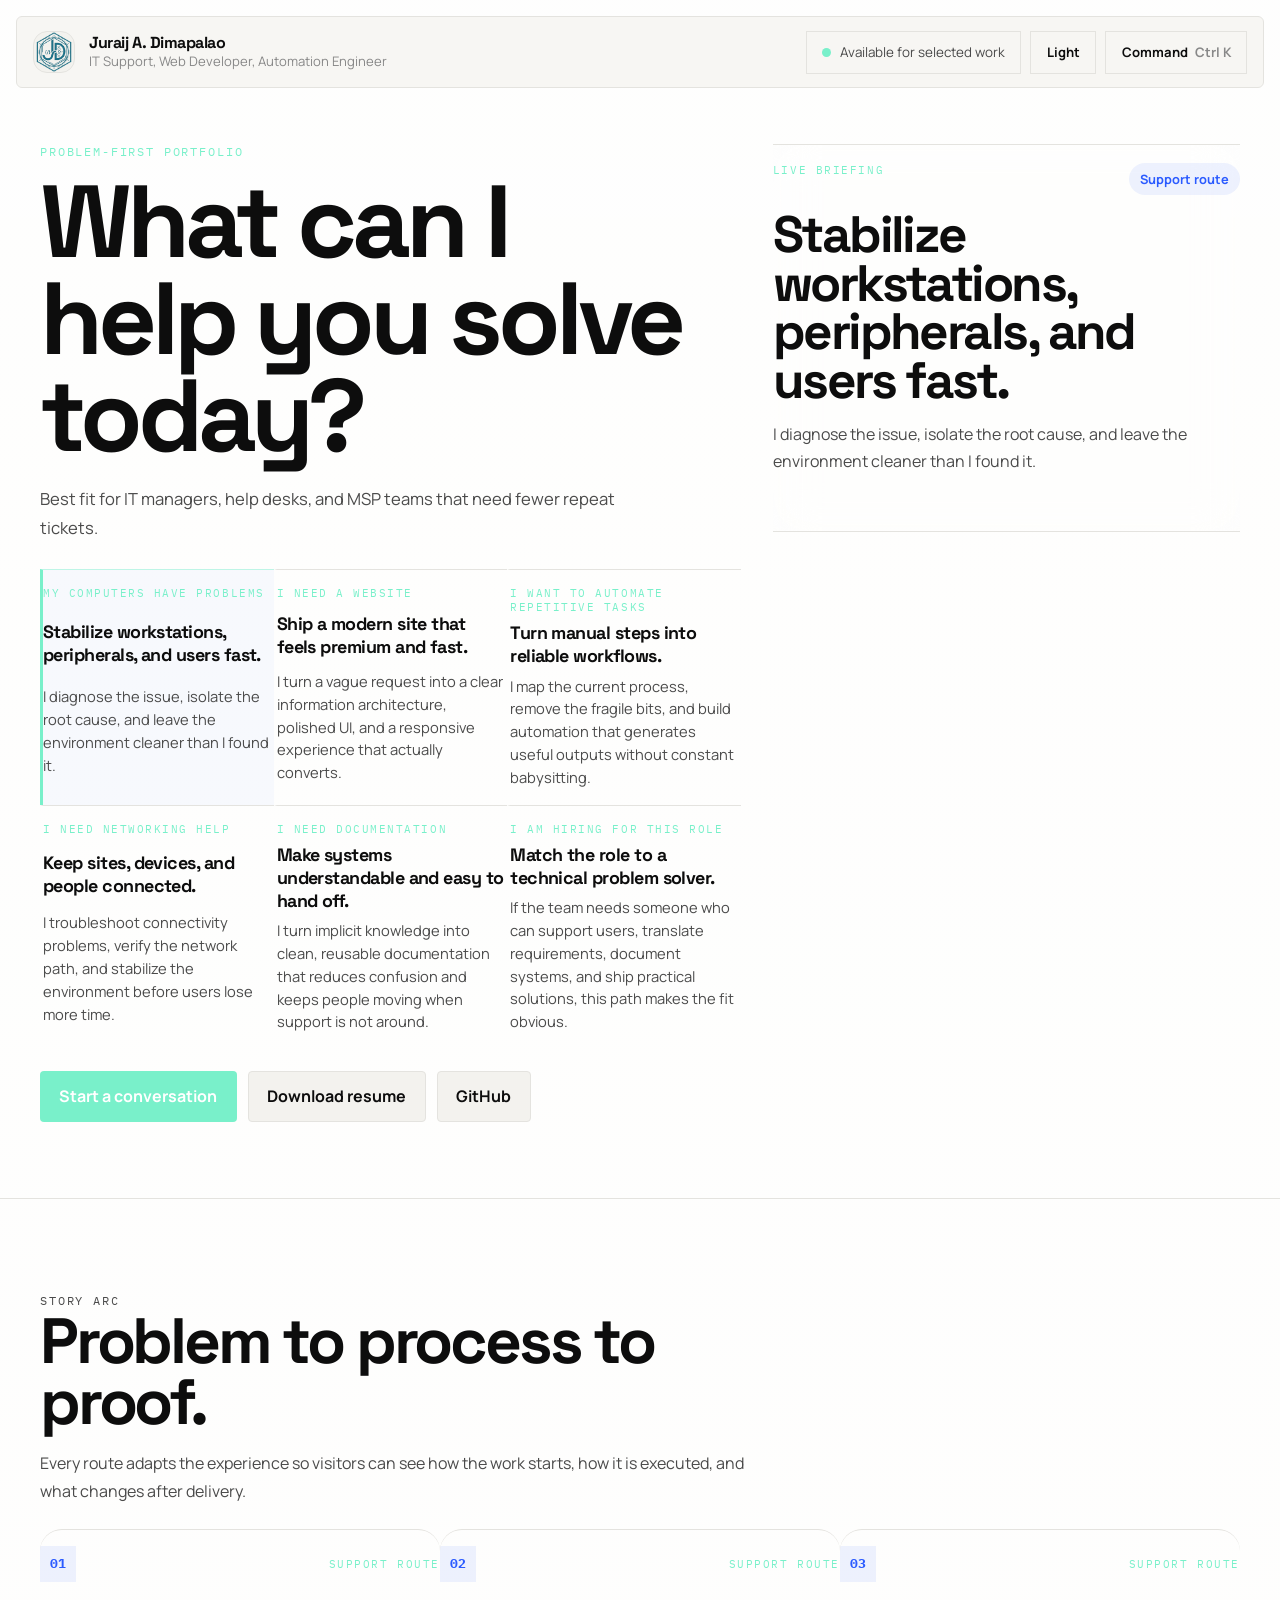
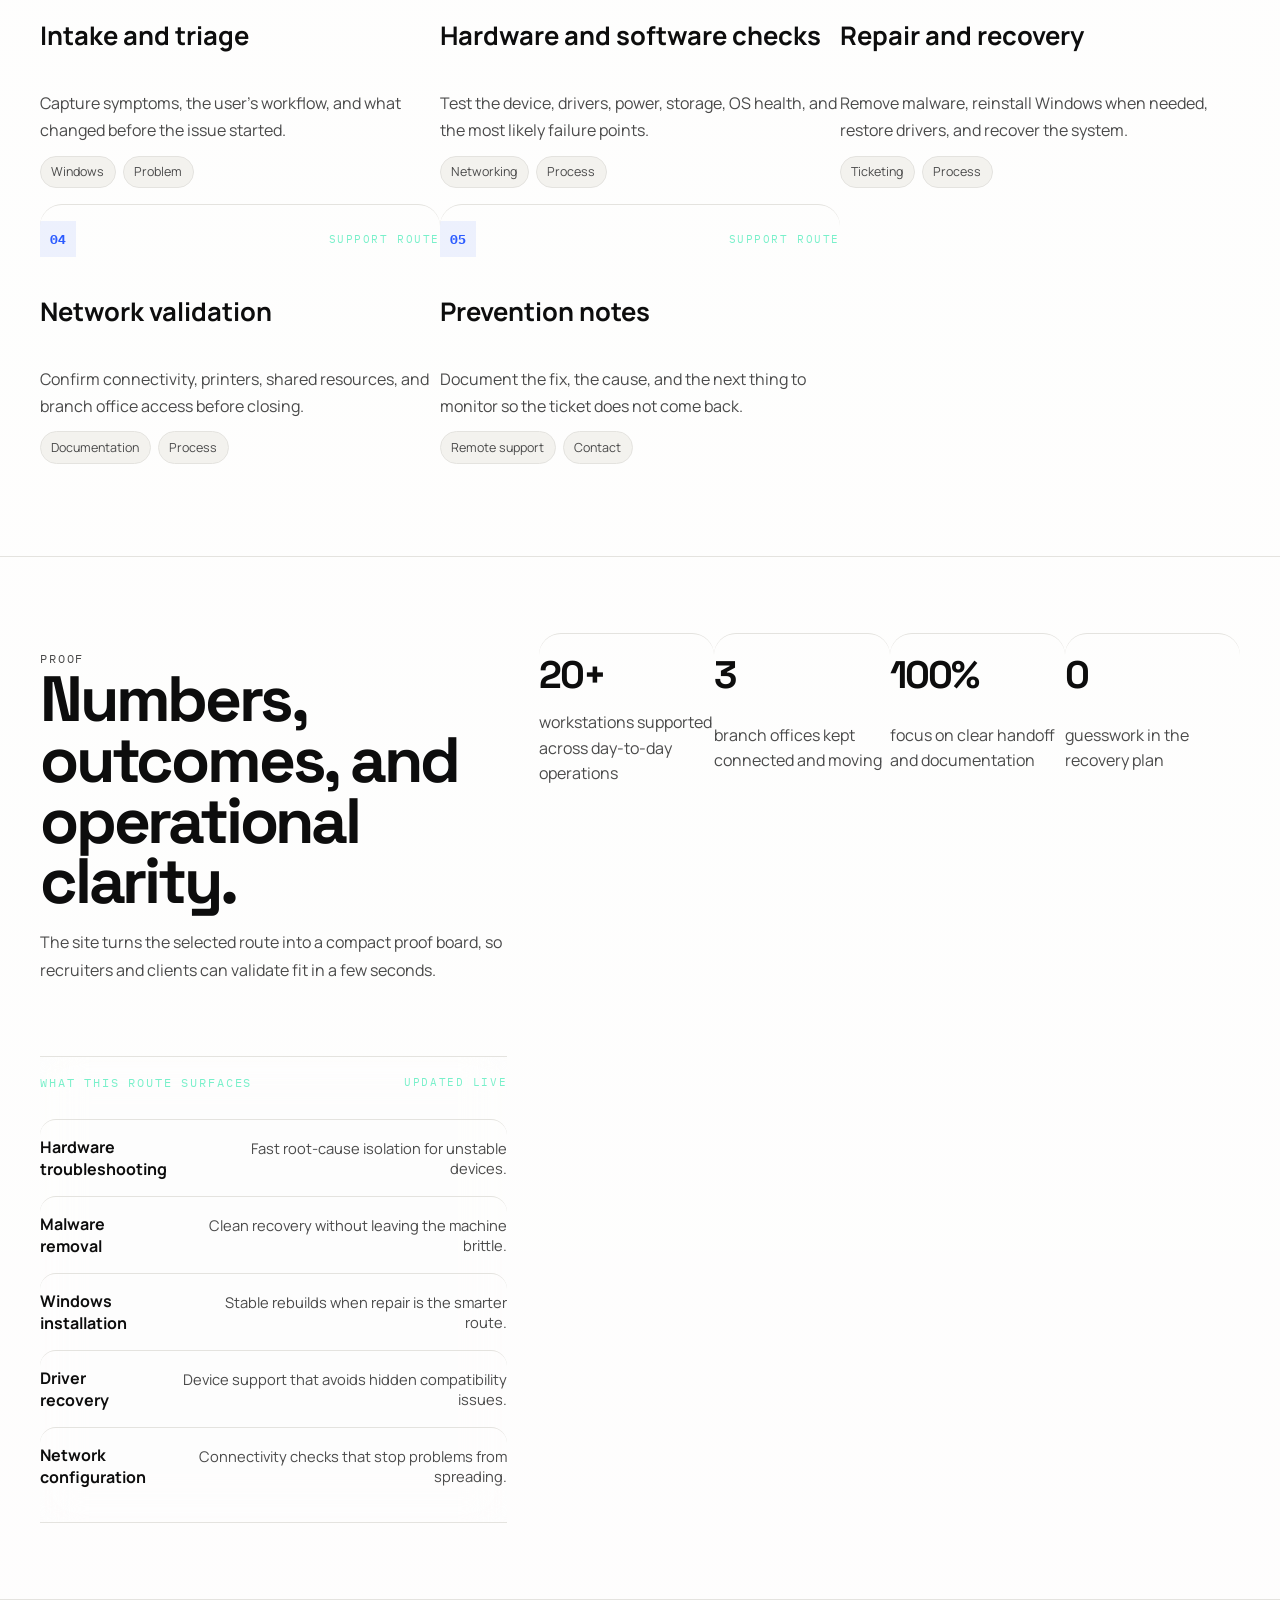
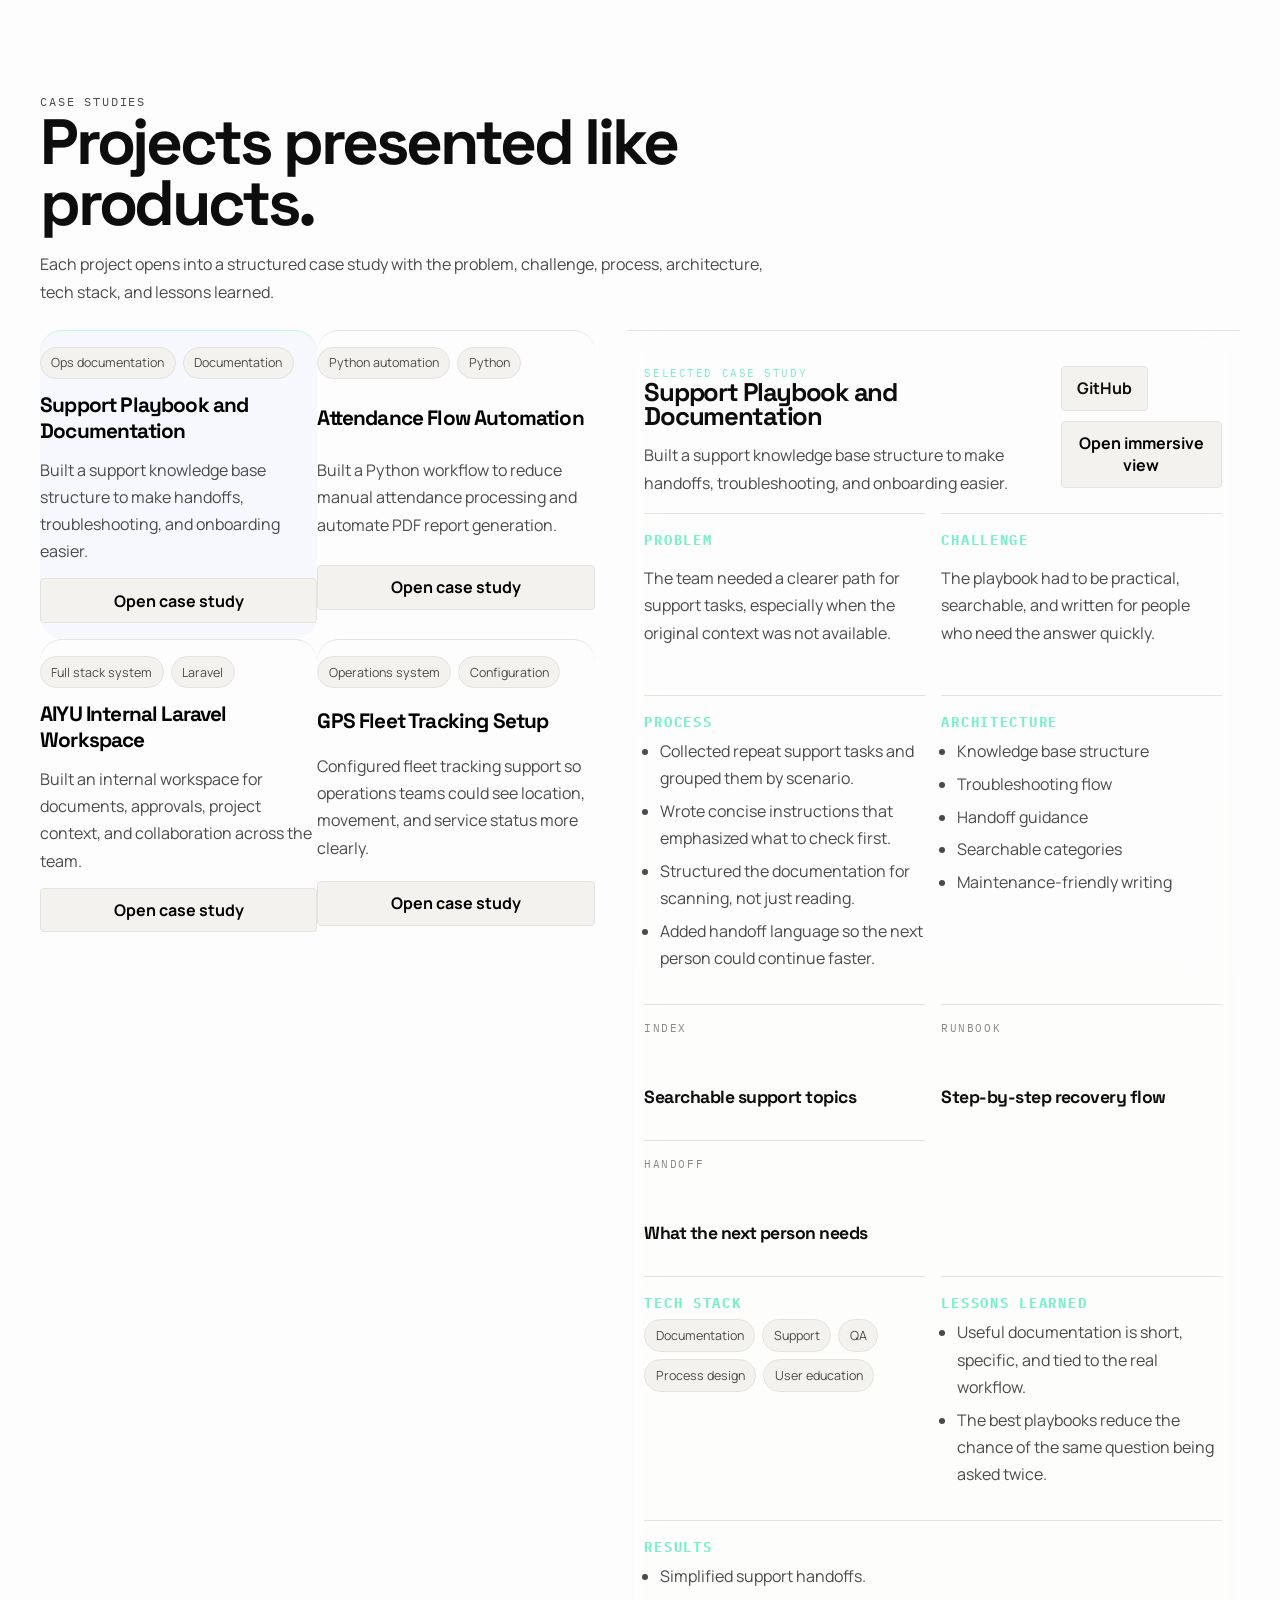
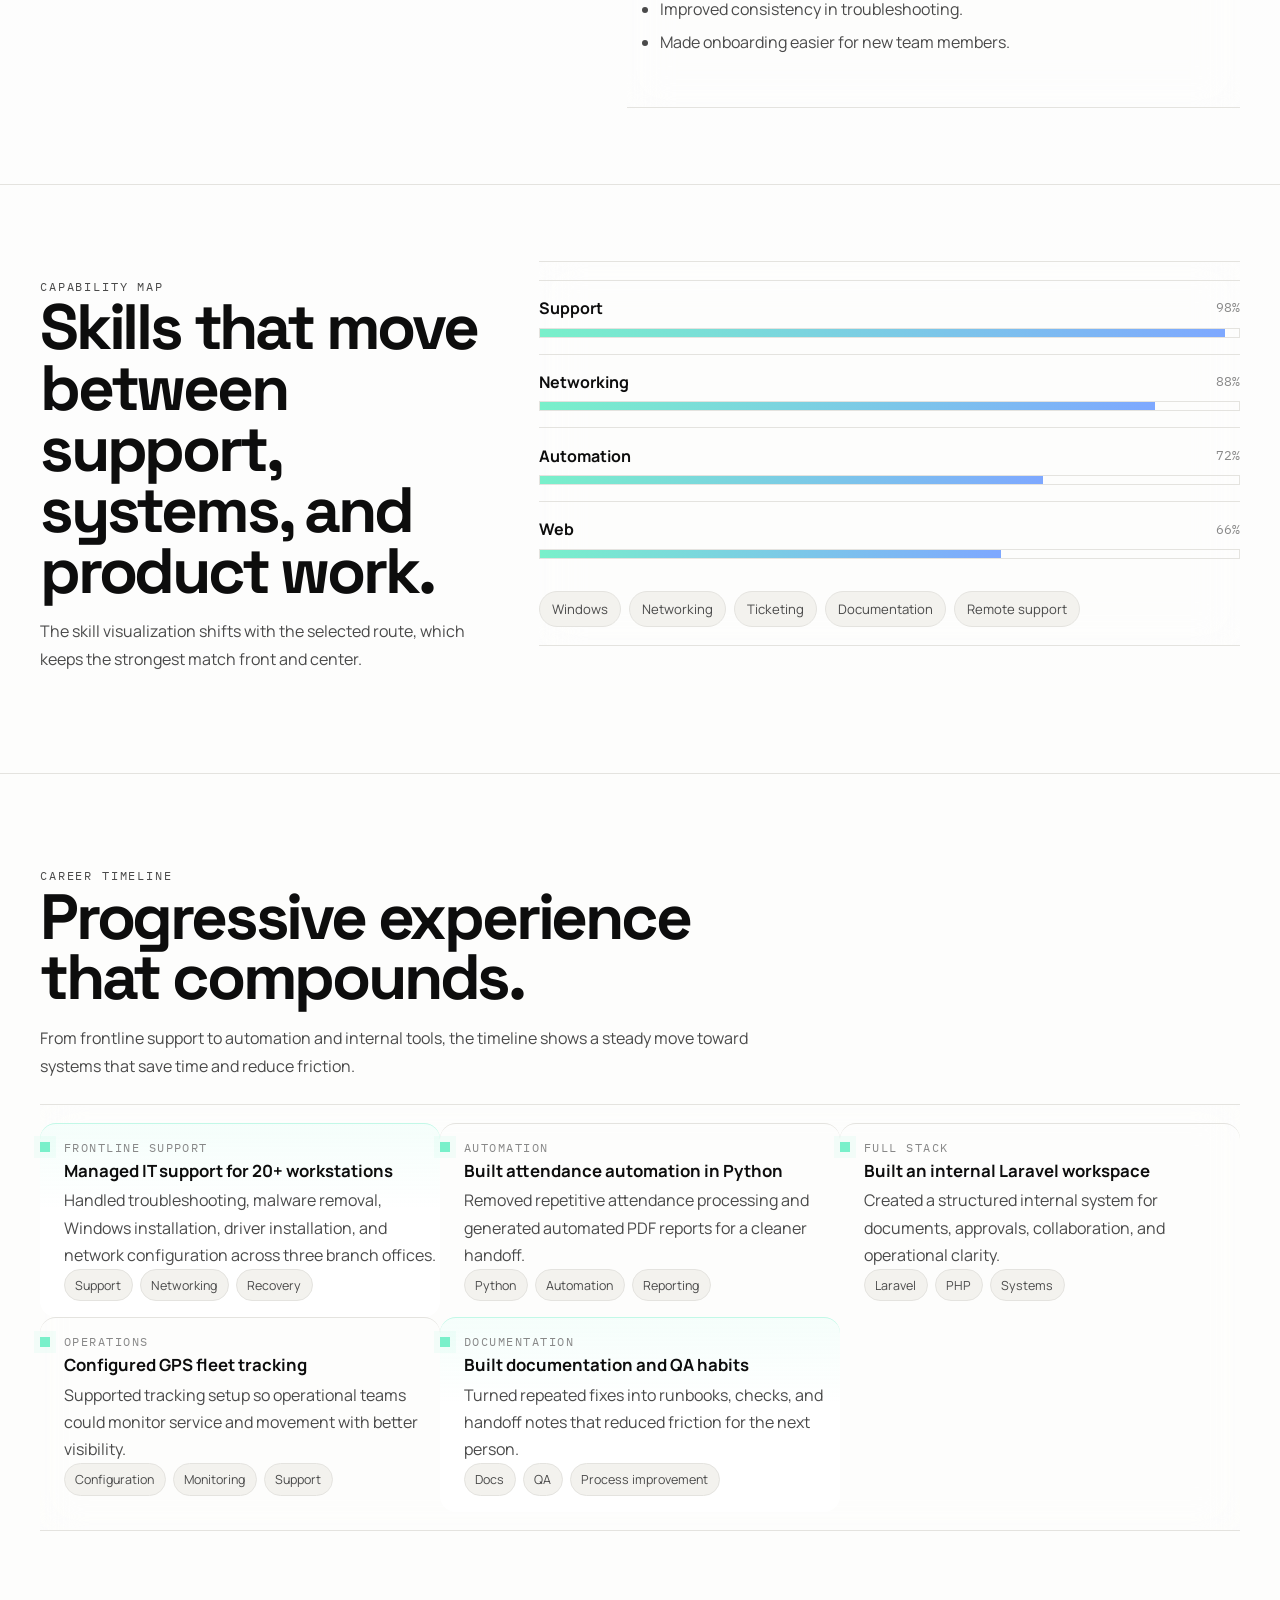
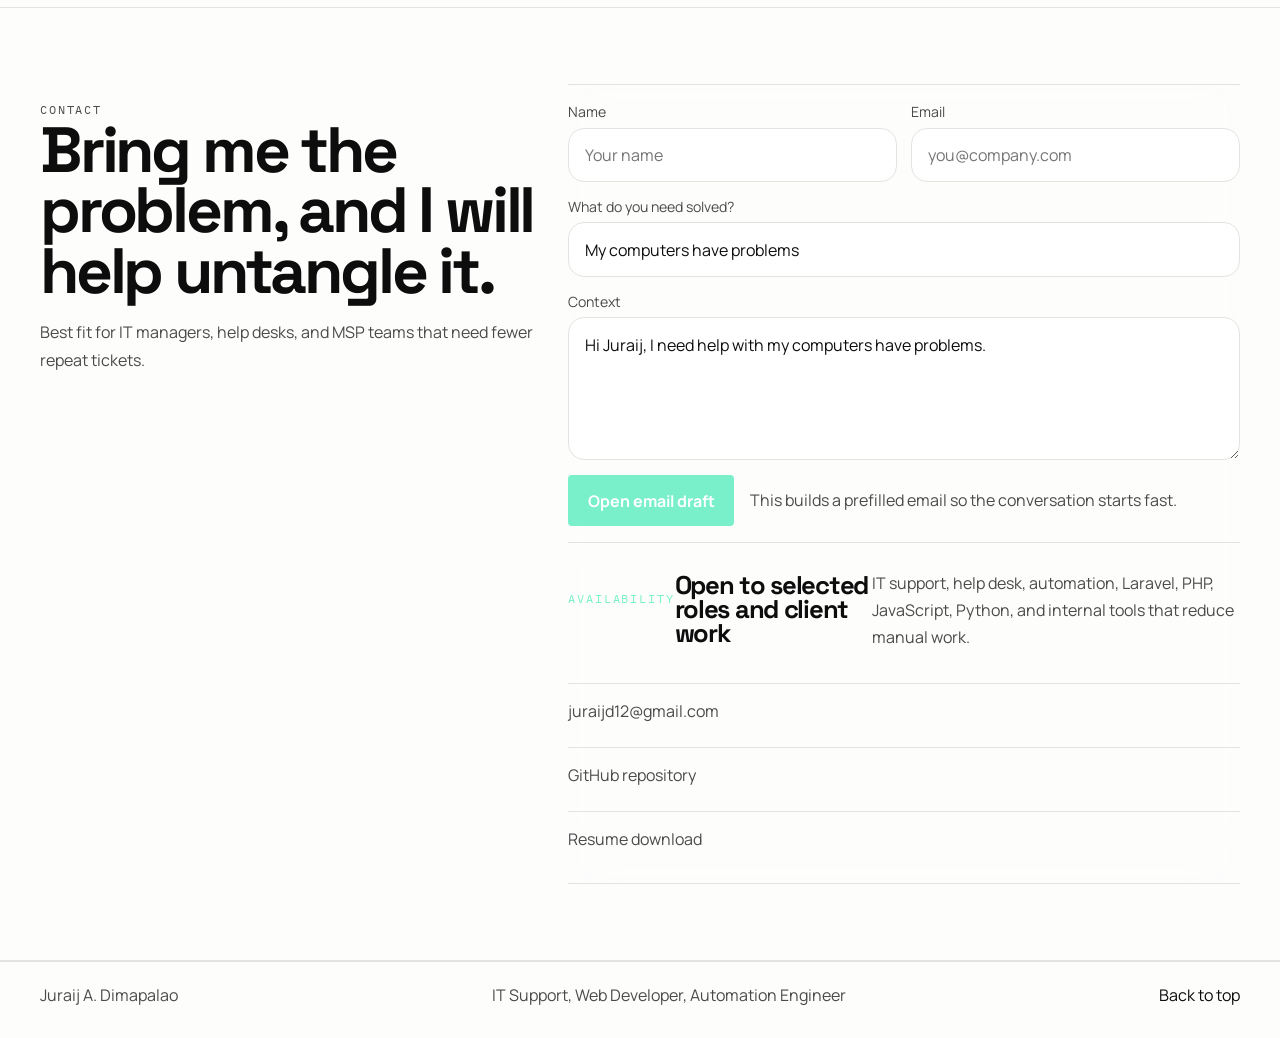
==== commit 004cb536: "Flatten portfolio visual style" ====
--- a/index.html
+++ b/index.html
@@ -1,5 +1,5 @@
 <!doctype html>
-<html lang="en" data-theme="dark">
+<html lang="en" data-theme="light">
   <head>
     <meta charset="UTF-8" />
     <meta name="viewport" content="width=device-width, initial-scale=1.0" />
@@ -7,7 +7,7 @@
       name="description"
       content="Interactive portfolio for Juraij A. Dimapalao, an IT support, web development, and automation specialist who solves technical problems."
     />
-    <meta name="theme-color" content="#0b0d12" />
+    <meta name="theme-color" content="#f7f6f3" />
     <meta property="og:title" content="Juraij A. Dimapalao | Problem-first Portfolio" />
     <meta
       property="og:description"
--- a/style.css
+++ b/style.css
@@ -1205,6 +1205,10 @@
   backdrop-filter: blur(18px);
 }
 
+.palette-backdrop[hidden] {
+  display: none !important;
+}
+
 .palette {
   width: min(720px, 100%);
   border-radius: 28px;
@@ -1431,3 +1435,285 @@
     scroll-behavior: auto !important;
   }
 }
+
+/* ==========================================================================
+   FLAT EDITORIAL OVERRIDES
+   Drops the floating-card look in favor of direct-on-background sections.
+   ========================================================================== */
+:root {
+  --bg: #f7f6f3;
+  --bg-elevated: #ffffff;
+  --surface: #ffffff;
+  --surface-strong: #ffffff;
+  --surface-soft: #f3f2ee;
+  --surface-tint: rgba(43, 91, 255, 0.05);
+  --border: #e4e3df;
+  --border-strong: #c9c7c0;
+  --text: #0d0d0d;
+  --muted: #4a4a4a;
+  --faint: #888888;
+  --accent: #2b5bff;
+  --accent-contrast: #ffffff;
+  --accent-strong: #2b5bff;
+  --accent-soft: rgba(43, 91, 255, 0.08);
+  --accent-2: #d97706;
+  --accent-2-soft: rgba(217, 119, 6, 0.08);
+  --shadow: none;
+}
+
+html { color-scheme: light; }
+
+body {
+  background:
+    linear-gradient(180deg, rgba(255, 255, 255, 0.88), rgba(255, 255, 255, 0.76)),
+    var(--bg);
+  color: var(--text);
+}
+
+.noise,
+.ambient {
+  display: none !important;
+}
+
+.topbar {
+  width: min(1280px, calc(100% - 2rem));
+  margin: 1rem auto 0;
+  padding: 0.85rem 1rem;
+  border-radius: 6px;
+  border: 1px solid var(--border);
+  background: rgba(247, 246, 243, 0.98);
+  backdrop-filter: none;
+  box-shadow: none;
+}
+
+.status-pill,
+.icon-button,
+.route-card,
+.briefing-shell,
+.signal-panel,
+.skills-panel,
+.contact-card,
+.project-detail,
+.timeline-shell,
+.availability-card,
+.contact-links a,
+.case-block,
+.shot-card,
+.palette,
+.palette-result,
+.case-modal__shell {
+  border-radius: 0;
+  box-shadow: none;
+}
+
+.status-pill,
+.icon-button,
+.route-card,
+.briefing-shell,
+.signal-panel,
+.skills-panel,
+.contact-card,
+.project-detail,
+.timeline-shell,
+.availability-card,
+.contact-links a,
+.case-block,
+.shot-card,
+.palette,
+.palette-result,
+.case-modal__shell {
+  background: transparent;
+}
+
+.route-grid,
+.journey-grid,
+.proof-grid,
+.project-rail,
+.skill-bars,
+.timeline-list,
+.signal-list {
+  gap: 0;
+}
+
+.section {
+  padding: 4.75rem 0;
+  border-bottom: 1px solid var(--border);
+}
+
+.hero {
+  min-height: auto;
+  padding-top: 3.5rem;
+}
+
+.hero-grid,
+.proof-layout,
+.skills-layout,
+.contact-layout,
+.project-explorer {
+  gap: 2rem;
+}
+
+.hero-copy {
+  padding: 0;
+  border: 0;
+  background: transparent;
+  box-shadow: none;
+}
+
+.briefing-shell,
+.signal-panel,
+.skills-panel,
+.contact-card,
+.project-detail,
+.timeline-shell,
+.palette,
+.case-modal__shell {
+  padding: 1.1rem 0;
+  border-left: 0;
+  border-right: 0;
+  border-top: 1px solid var(--border);
+  border-bottom: 1px solid var(--border);
+}
+
+.route-card,
+.journey-card,
+.proof-card,
+.project-card,
+.timeline-item,
+.signal-item,
+.skill-row,
+.contact-links a,
+.availability-card,
+.case-block,
+.shot-card,
+.palette-result {
+  padding: 1rem 0;
+  border-left: 0;
+  border-right: 0;
+  border-top: 1px solid var(--border);
+  border-bottom: 0;
+  background: transparent;
+}
+
+.route-card {
+  min-height: auto;
+  border-left: 3px solid transparent;
+}
+
+.route-card:hover,
+.route-card.is-active,
+.project-card:hover,
+.project-card.is-active {
+  transform: none;
+  background: rgba(43, 91, 255, 0.03);
+  box-shadow: none;
+}
+
+.route-card:hover,
+.route-card.is-active {
+  border-left-color: var(--accent);
+}
+
+.route-card__eyebrow,
+.project-kicker,
+.briefing-kicker,
+.signal-panel__note,
+.section-label {
+  color: var(--accent);
+}
+
+.journey-card::after {
+  display: none;
+}
+
+.journey-card__index,
+.proof-card__value,
+.timeline-item::before {
+  border-radius: 0;
+}
+
+.proof-card__value {
+  font-size: clamp(1.65rem, 3vw, 2.5rem);
+}
+
+.signal-item,
+.timeline-item,
+.contact-links a,
+.availability-card {
+  display: flex;
+  align-items: center;
+  justify-content: space-between;
+}
+
+.project-rail {
+  grid-template-columns: repeat(2, minmax(0, 1fr));
+}
+
+.project-detail__inner,
+.case-grid,
+.shot-grid {
+  gap: 1rem;
+}
+
+.case-grid,
+.shot-grid {
+  grid-template-columns: repeat(2, minmax(0, 1fr));
+}
+
+.button,
+.button-primary,
+.button-secondary,
+.button-tertiary,
+.case-link {
+  border-radius: 4px;
+}
+
+.skill-track {
+  height: 10px;
+  border-radius: 0;
+  background: transparent;
+}
+
+.skill-fill {
+  border-radius: 0;
+}
+
+.timeline-item {
+  padding-left: 0;
+}
+
+.timeline-item::before {
+  left: 0;
+  top: 1.15rem;
+}
+
+.timeline-item__inner {
+  padding-left: 1.5rem;
+}
+
+.palette-backdrop {
+  background: rgba(247, 246, 243, 0.9);
+}
+
+.case-modal::backdrop {
+  background: rgba(247, 246, 243, 0.92);
+}
+
+.footer {
+  background: transparent;
+  border-top: 1px solid var(--border);
+}
+
+@media (min-width: 980px) {
+  .hero-grid {
+    grid-template-columns: minmax(0, 1.2fr) minmax(360px, 0.8fr);
+  }
+}
+
+@media (max-width: 980px) {
+  .project-rail,
+  .case-grid,
+  .shot-grid {
+    grid-template-columns: 1fr;
+  }
+}
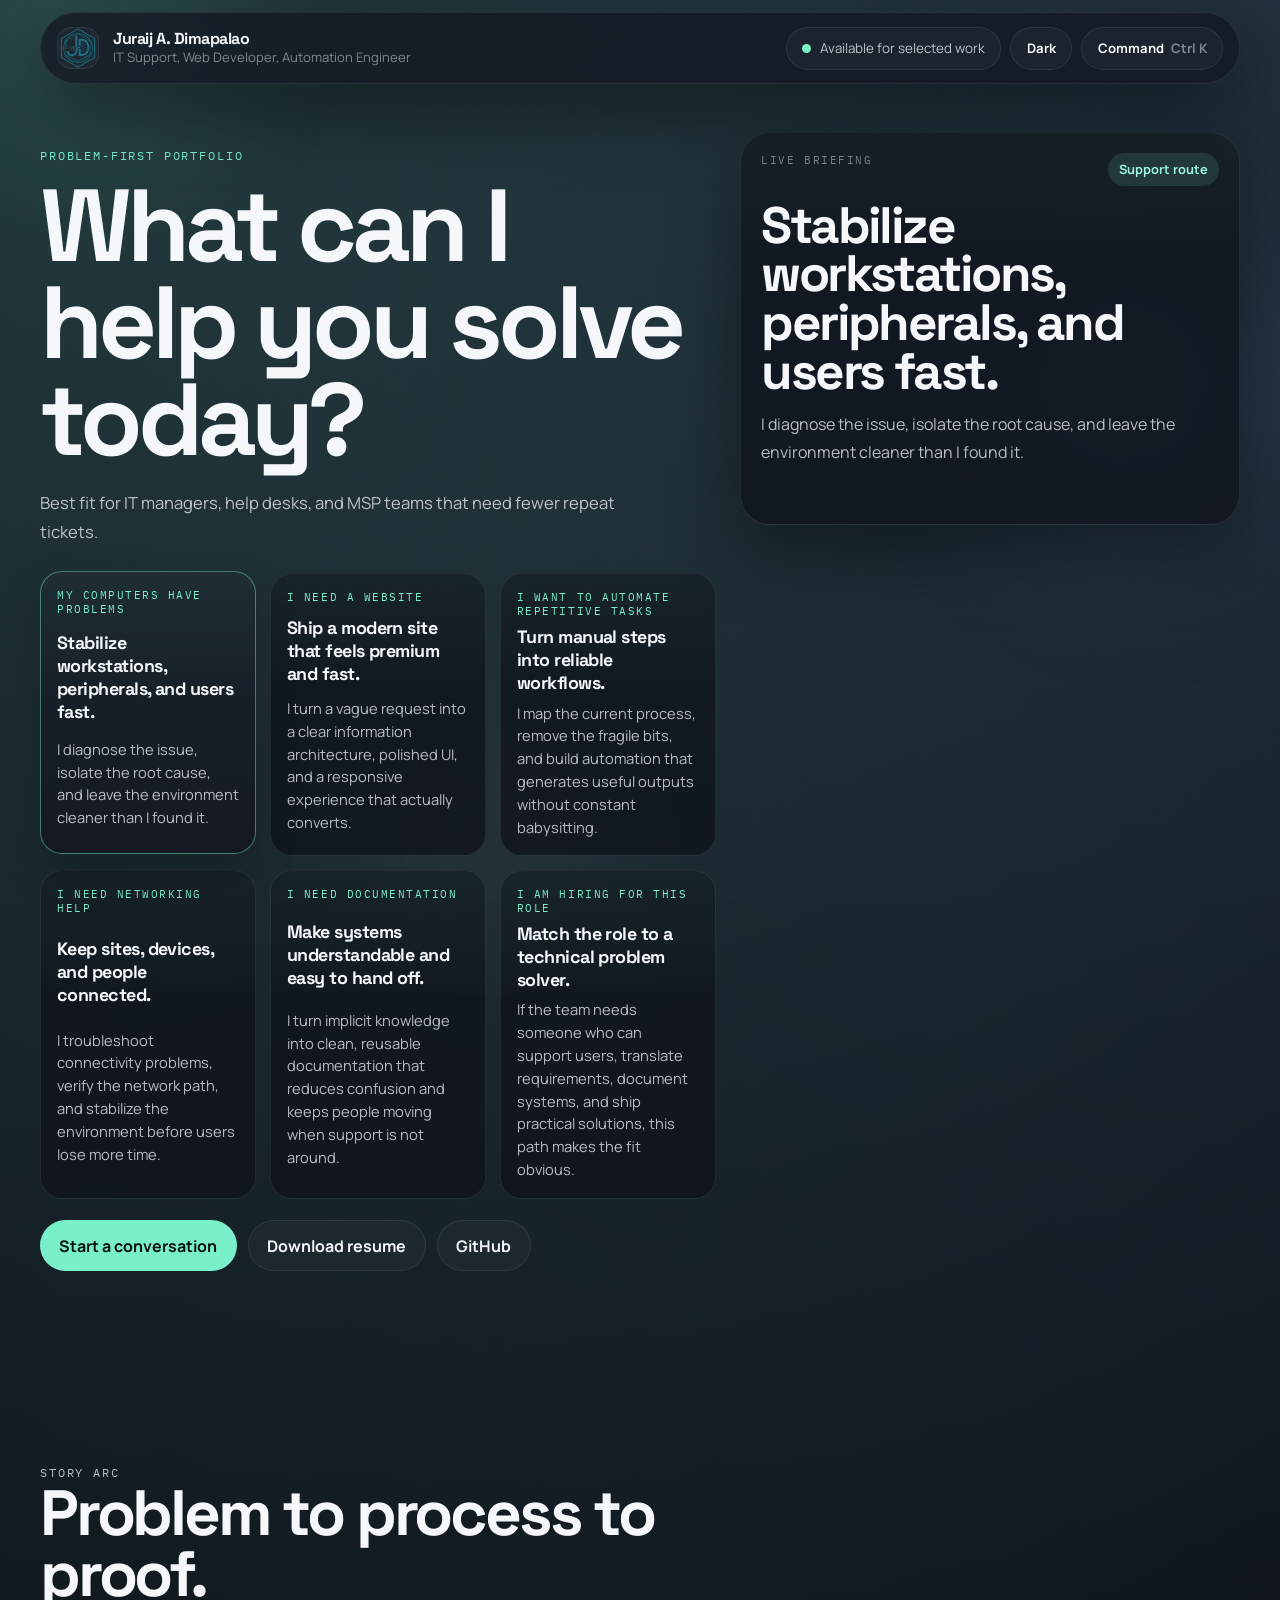
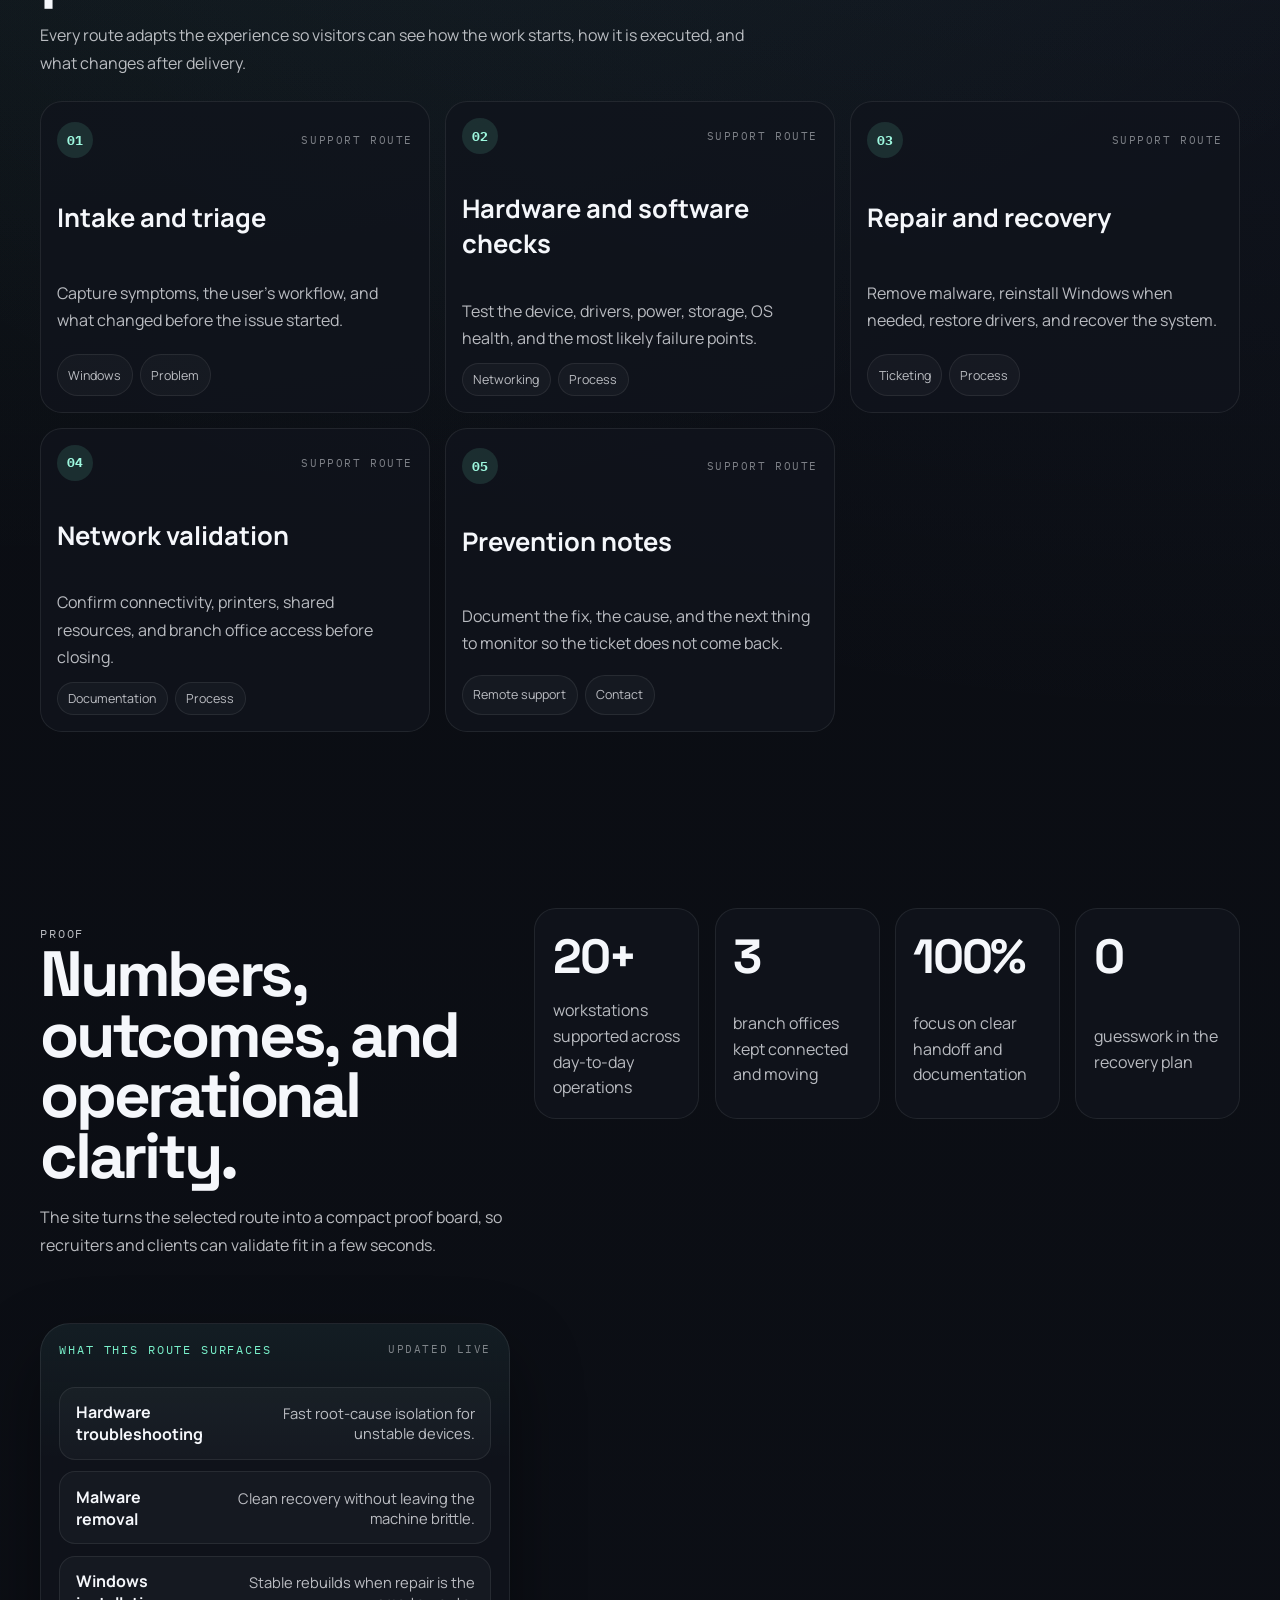
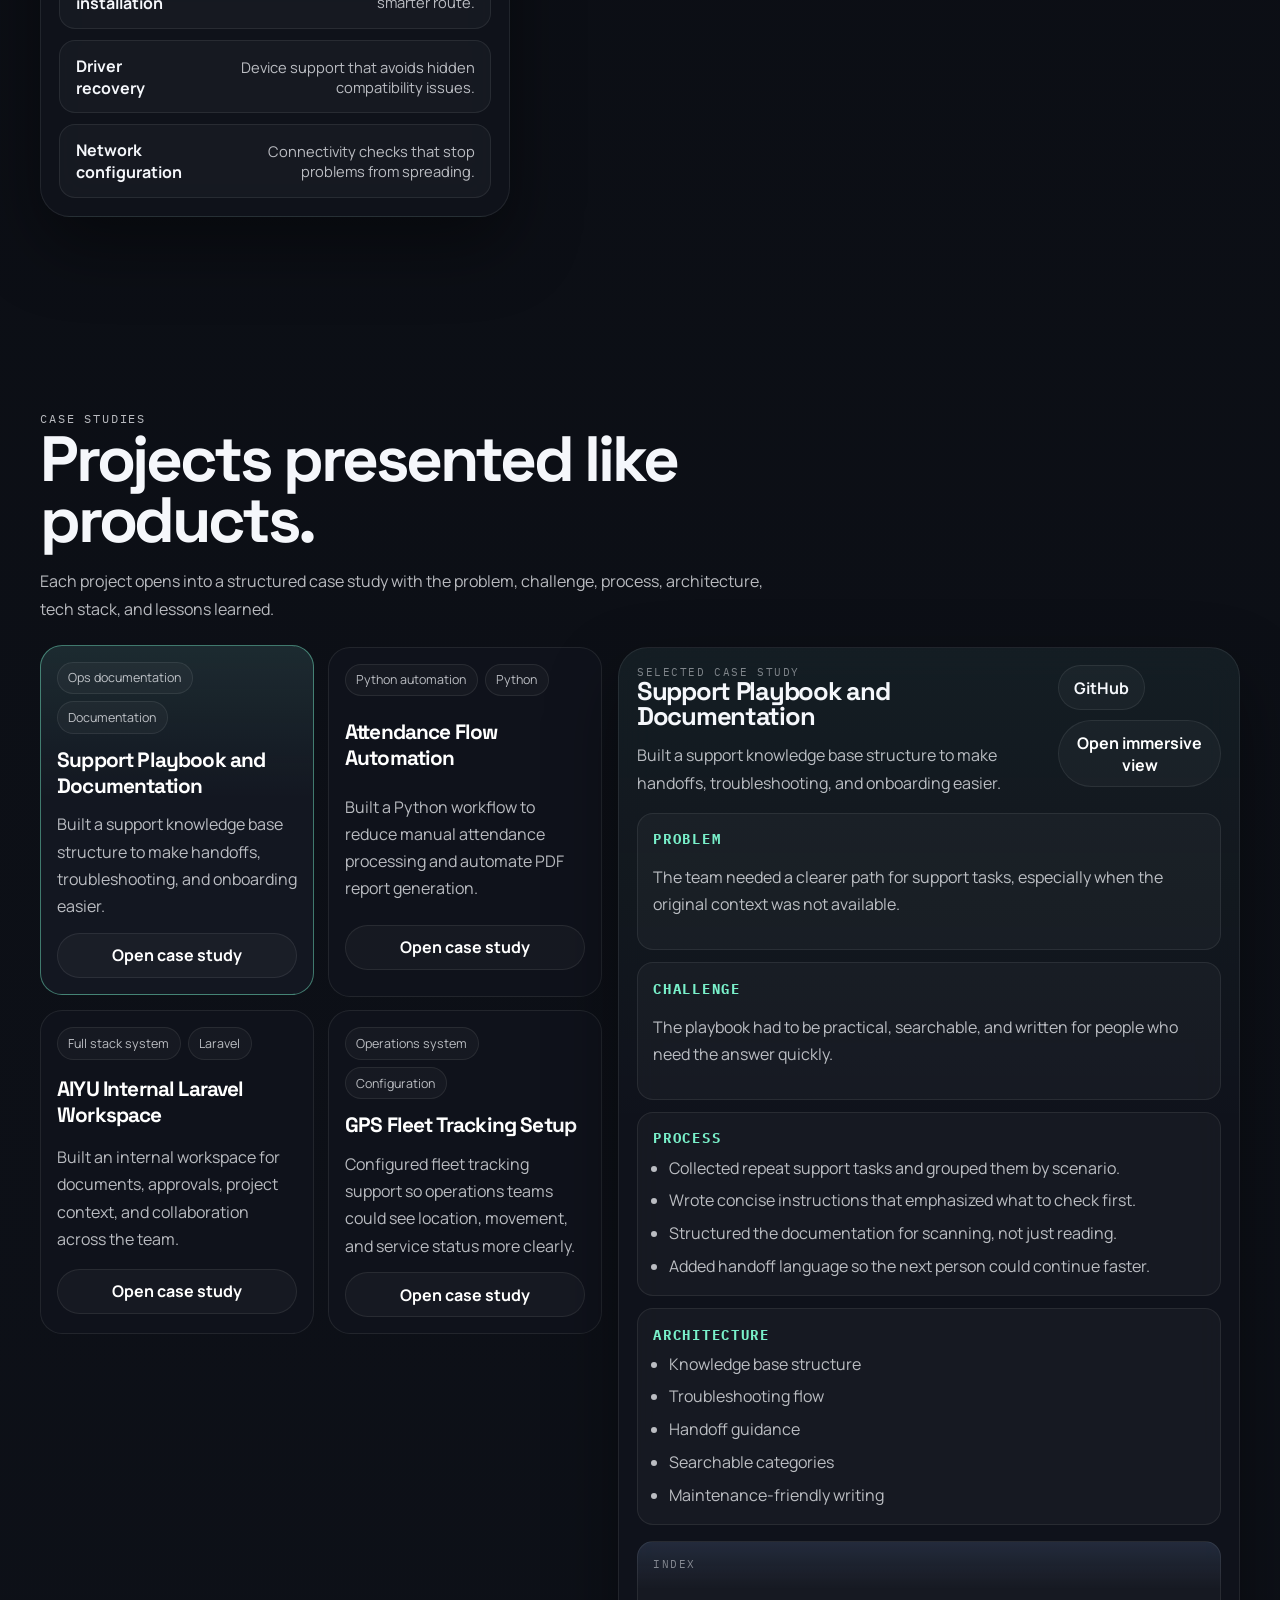
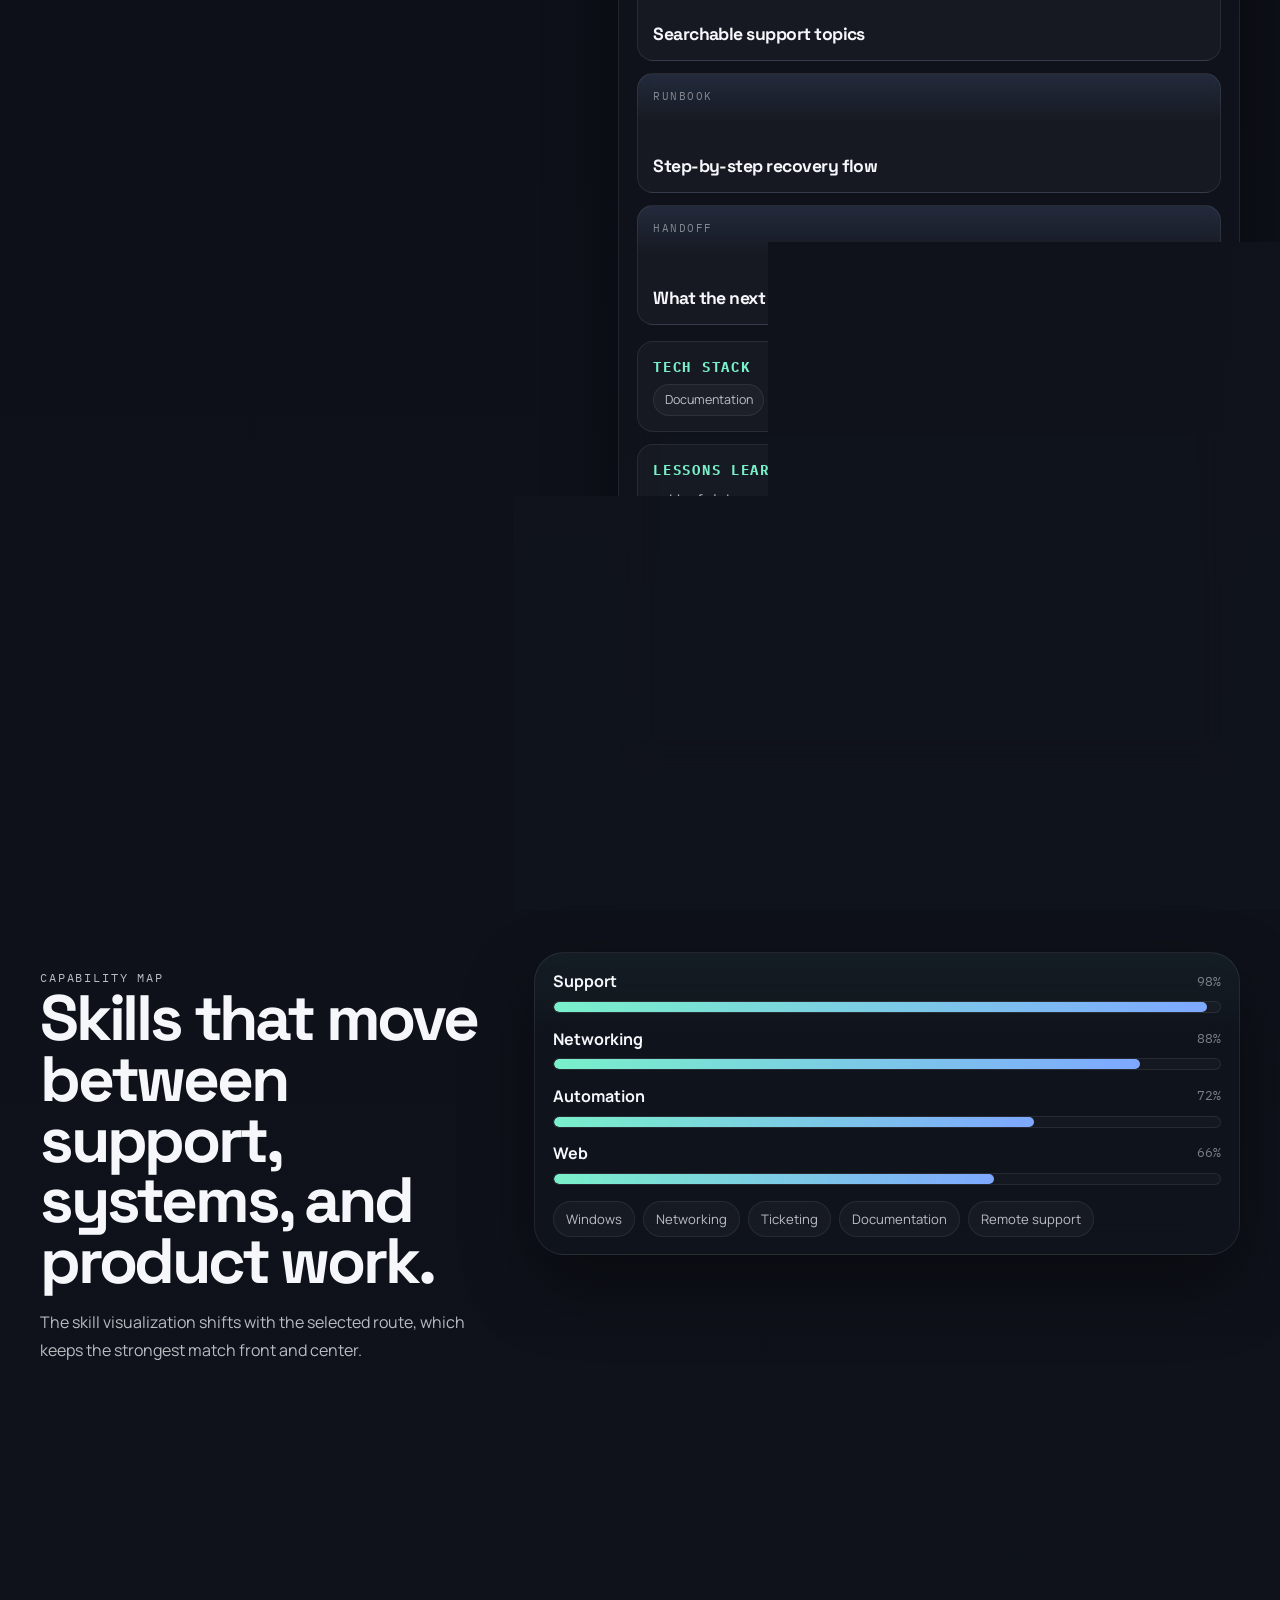
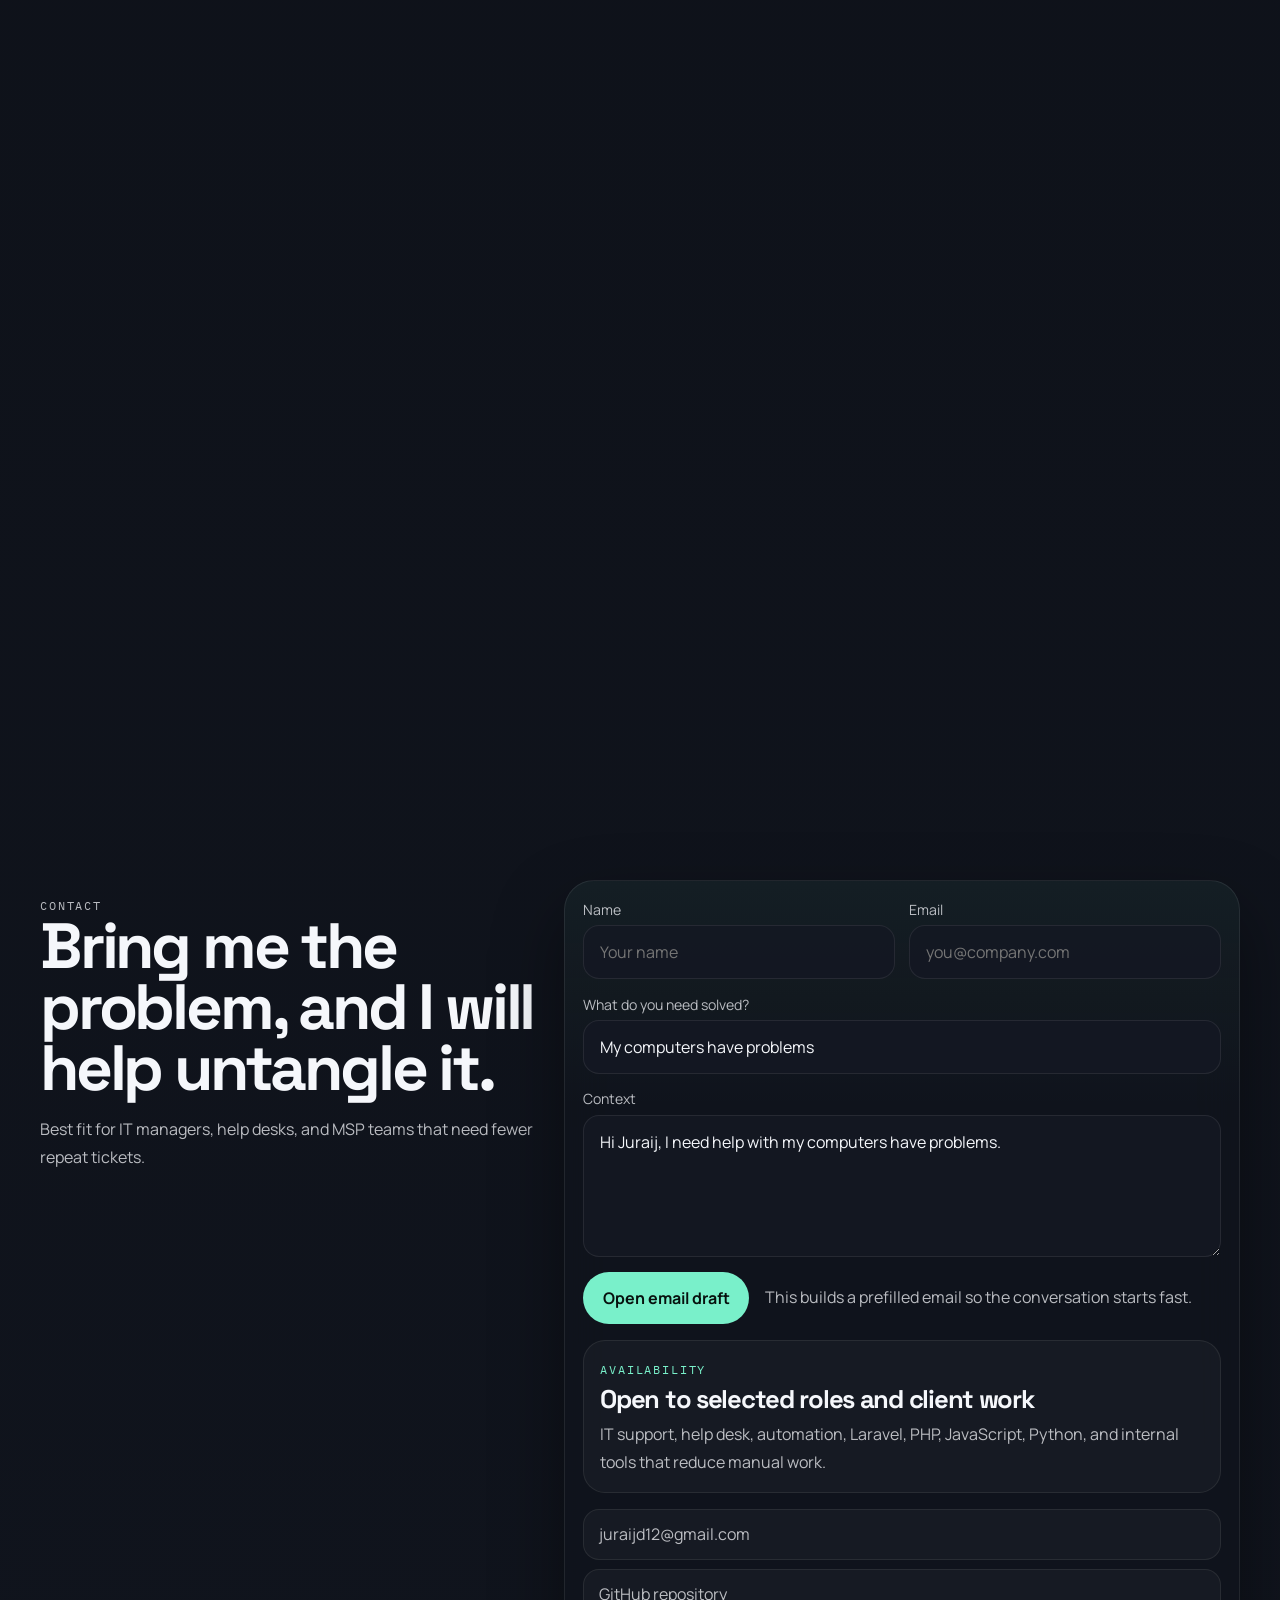
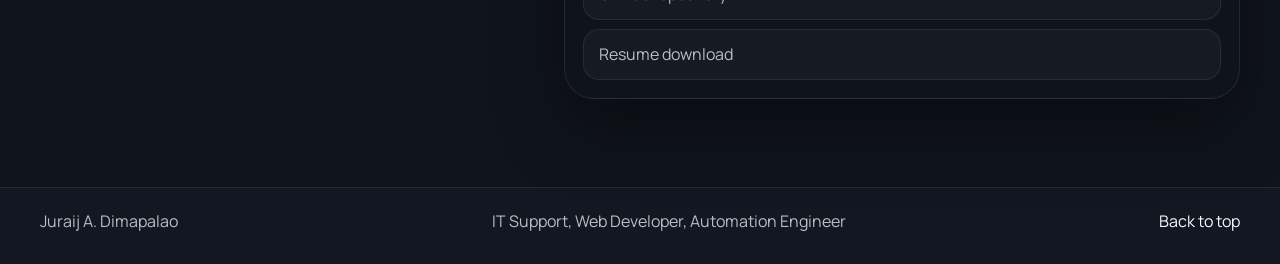
==== commit b63041dd: "Restore dark glass design system" ====
--- a/index.html
+++ b/index.html
@@ -1,5 +1,5 @@
 <!doctype html>
-<html lang="en" data-theme="light">
+<html lang="en" data-theme="dark">
   <head>
     <meta charset="UTF-8" />
     <meta name="viewport" content="width=device-width, initial-scale=1.0" />
@@ -7,7 +7,7 @@
       name="description"
       content="Interactive portfolio for Juraij A. Dimapalao, an IT support, web development, and automation specialist who solves technical problems."
     />
-    <meta name="theme-color" content="#f7f6f3" />
+    <meta name="theme-color" content="#090b10" />
     <meta property="og:title" content="Juraij A. Dimapalao | Problem-first Portfolio" />
     <meta
       property="og:description"
--- a/style.css
+++ b/style.css
@@ -1325,10 +1325,6 @@
   color: var(--text);
 }
 
-.is-hidden {
-  display: none !important;
-}
-
 @media (min-width: 760px) {
   .route-grid,
   .journey-grid,
@@ -1435,285 +1431,3 @@
     scroll-behavior: auto !important;
   }
 }
-
-/* ==========================================================================
-   FLAT EDITORIAL OVERRIDES
-   Drops the floating-card look in favor of direct-on-background sections.
-   ========================================================================== */
-:root {
-  --bg: #f7f6f3;
-  --bg-elevated: #ffffff;
-  --surface: #ffffff;
-  --surface-strong: #ffffff;
-  --surface-soft: #f3f2ee;
-  --surface-tint: rgba(43, 91, 255, 0.05);
-  --border: #e4e3df;
-  --border-strong: #c9c7c0;
-  --text: #0d0d0d;
-  --muted: #4a4a4a;
-  --faint: #888888;
-  --accent: #2b5bff;
-  --accent-contrast: #ffffff;
-  --accent-strong: #2b5bff;
-  --accent-soft: rgba(43, 91, 255, 0.08);
-  --accent-2: #d97706;
-  --accent-2-soft: rgba(217, 119, 6, 0.08);
-  --shadow: none;
-}
-
-html { color-scheme: light; }
-
-body {
-  background:
-    linear-gradient(180deg, rgba(255, 255, 255, 0.88), rgba(255, 255, 255, 0.76)),
-    var(--bg);
-  color: var(--text);
-}
-
-.noise,
-.ambient {
-  display: none !important;
-}
-
-.topbar {
-  width: min(1280px, calc(100% - 2rem));
-  margin: 1rem auto 0;
-  padding: 0.85rem 1rem;
-  border-radius: 6px;
-  border: 1px solid var(--border);
-  background: rgba(247, 246, 243, 0.98);
-  backdrop-filter: none;
-  box-shadow: none;
-}
-
-.status-pill,
-.icon-button,
-.route-card,
-.briefing-shell,
-.signal-panel,
-.skills-panel,
-.contact-card,
-.project-detail,
-.timeline-shell,
-.availability-card,
-.contact-links a,
-.case-block,
-.shot-card,
-.palette,
-.palette-result,
-.case-modal__shell {
-  border-radius: 0;
-  box-shadow: none;
-}
-
-.status-pill,
-.icon-button,
-.route-card,
-.briefing-shell,
-.signal-panel,
-.skills-panel,
-.contact-card,
-.project-detail,
-.timeline-shell,
-.availability-card,
-.contact-links a,
-.case-block,
-.shot-card,
-.palette,
-.palette-result,
-.case-modal__shell {
-  background: transparent;
-}
-
-.route-grid,
-.journey-grid,
-.proof-grid,
-.project-rail,
-.skill-bars,
-.timeline-list,
-.signal-list {
-  gap: 0;
-}
-
-.section {
-  padding: 4.75rem 0;
-  border-bottom: 1px solid var(--border);
-}
-
-.hero {
-  min-height: auto;
-  padding-top: 3.5rem;
-}
-
-.hero-grid,
-.proof-layout,
-.skills-layout,
-.contact-layout,
-.project-explorer {
-  gap: 2rem;
-}
-
-.hero-copy {
-  padding: 0;
-  border: 0;
-  background: transparent;
-  box-shadow: none;
-}
-
-.briefing-shell,
-.signal-panel,
-.skills-panel,
-.contact-card,
-.project-detail,
-.timeline-shell,
-.palette,
-.case-modal__shell {
-  padding: 1.1rem 0;
-  border-left: 0;
-  border-right: 0;
-  border-top: 1px solid var(--border);
-  border-bottom: 1px solid var(--border);
-}
-
-.route-card,
-.journey-card,
-.proof-card,
-.project-card,
-.timeline-item,
-.signal-item,
-.skill-row,
-.contact-links a,
-.availability-card,
-.case-block,
-.shot-card,
-.palette-result {
-  padding: 1rem 0;
-  border-left: 0;
-  border-right: 0;
-  border-top: 1px solid var(--border);
-  border-bottom: 0;
-  background: transparent;
-}
-
-.route-card {
-  min-height: auto;
-  border-left: 3px solid transparent;
-}
-
-.route-card:hover,
-.route-card.is-active,
-.project-card:hover,
-.project-card.is-active {
-  transform: none;
-  background: rgba(43, 91, 255, 0.03);
-  box-shadow: none;
-}
-
-.route-card:hover,
-.route-card.is-active {
-  border-left-color: var(--accent);
-}
-
-.route-card__eyebrow,
-.project-kicker,
-.briefing-kicker,
-.signal-panel__note,
-.section-label {
-  color: var(--accent);
-}
-
-.journey-card::after {
-  display: none;
-}
-
-.journey-card__index,
-.proof-card__value,
-.timeline-item::before {
-  border-radius: 0;
-}
-
-.proof-card__value {
-  font-size: clamp(1.65rem, 3vw, 2.5rem);
-}
-
-.signal-item,
-.timeline-item,
-.contact-links a,
-.availability-card {
-  display: flex;
-  align-items: center;
-  justify-content: space-between;
-}
-
-.project-rail {
-  grid-template-columns: repeat(2, minmax(0, 1fr));
-}
-
-.project-detail__inner,
-.case-grid,
-.shot-grid {
-  gap: 1rem;
-}
-
-.case-grid,
-.shot-grid {
-  grid-template-columns: repeat(2, minmax(0, 1fr));
-}
-
-.button,
-.button-primary,
-.button-secondary,
-.button-tertiary,
-.case-link {
-  border-radius: 4px;
-}
-
-.skill-track {
-  height: 10px;
-  border-radius: 0;
-  background: transparent;
-}
-
-.skill-fill {
-  border-radius: 0;
-}
-
-.timeline-item {
-  padding-left: 0;
-}
-
-.timeline-item::before {
-  left: 0;
-  top: 1.15rem;
-}
-
-.timeline-item__inner {
-  padding-left: 1.5rem;
-}
-
-.palette-backdrop {
-  background: rgba(247, 246, 243, 0.9);
-}
-
-.case-modal::backdrop {
-  background: rgba(247, 246, 243, 0.92);
-}
-
-.footer {
-  background: transparent;
-  border-top: 1px solid var(--border);
-}
-
-@media (min-width: 980px) {
-  .hero-grid {
-    grid-template-columns: minmax(0, 1.2fr) minmax(360px, 0.8fr);
-  }
-}
-
-@media (max-width: 980px) {
-  .project-rail,
-  .case-grid,
-  .shot-grid {
-    grid-template-columns: 1fr;
-  }
-}
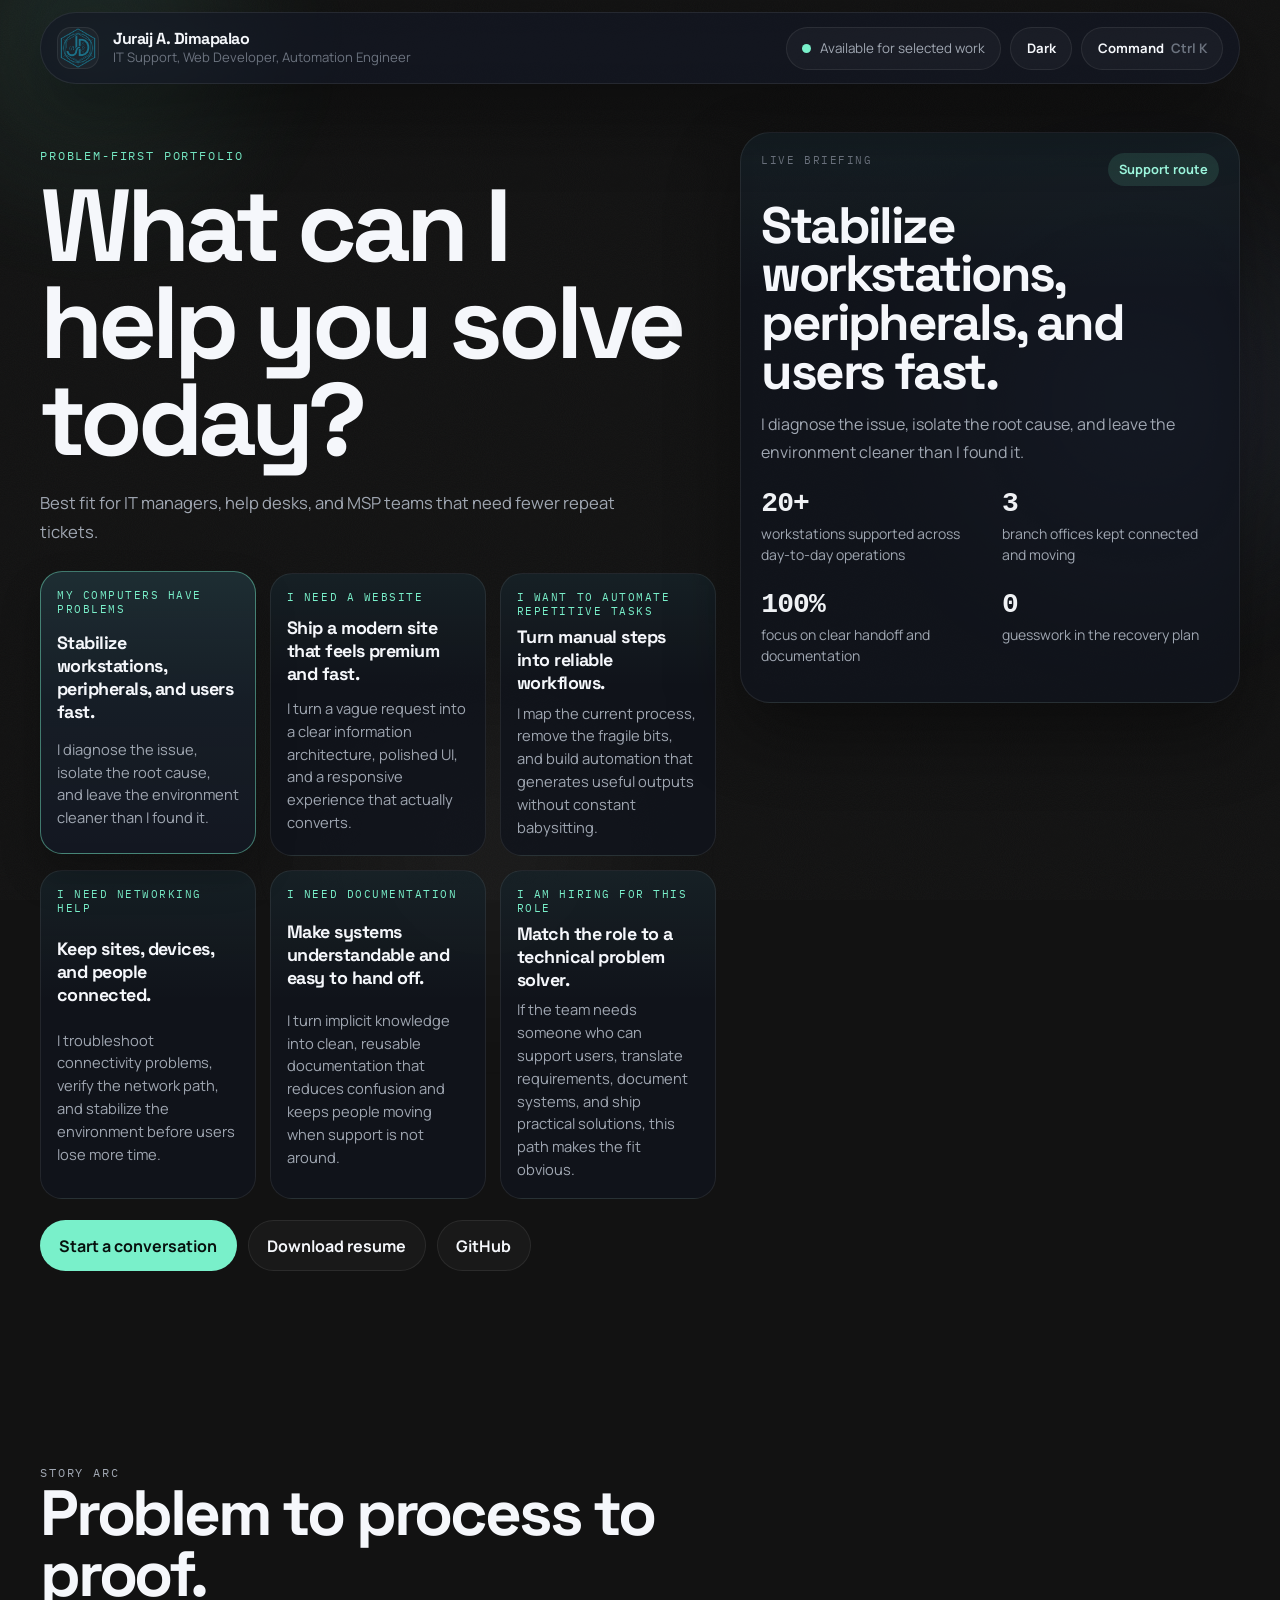
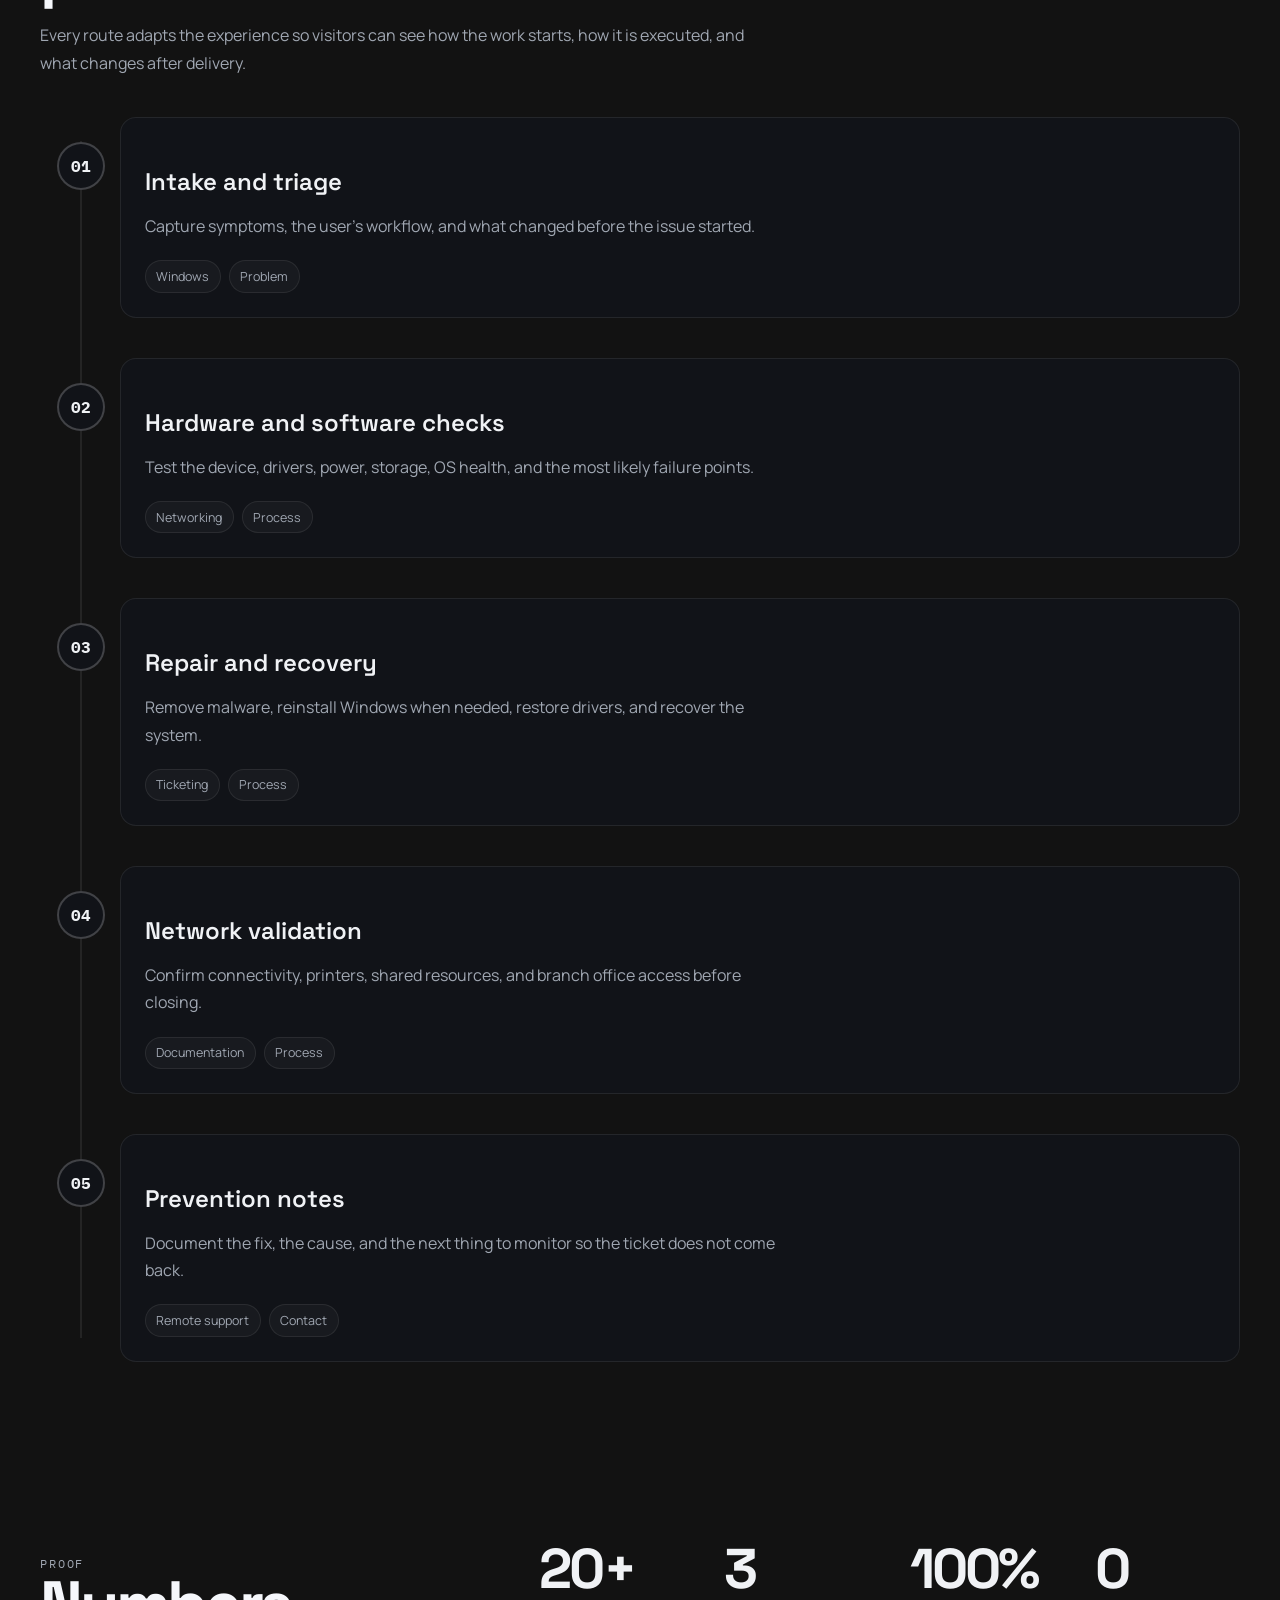
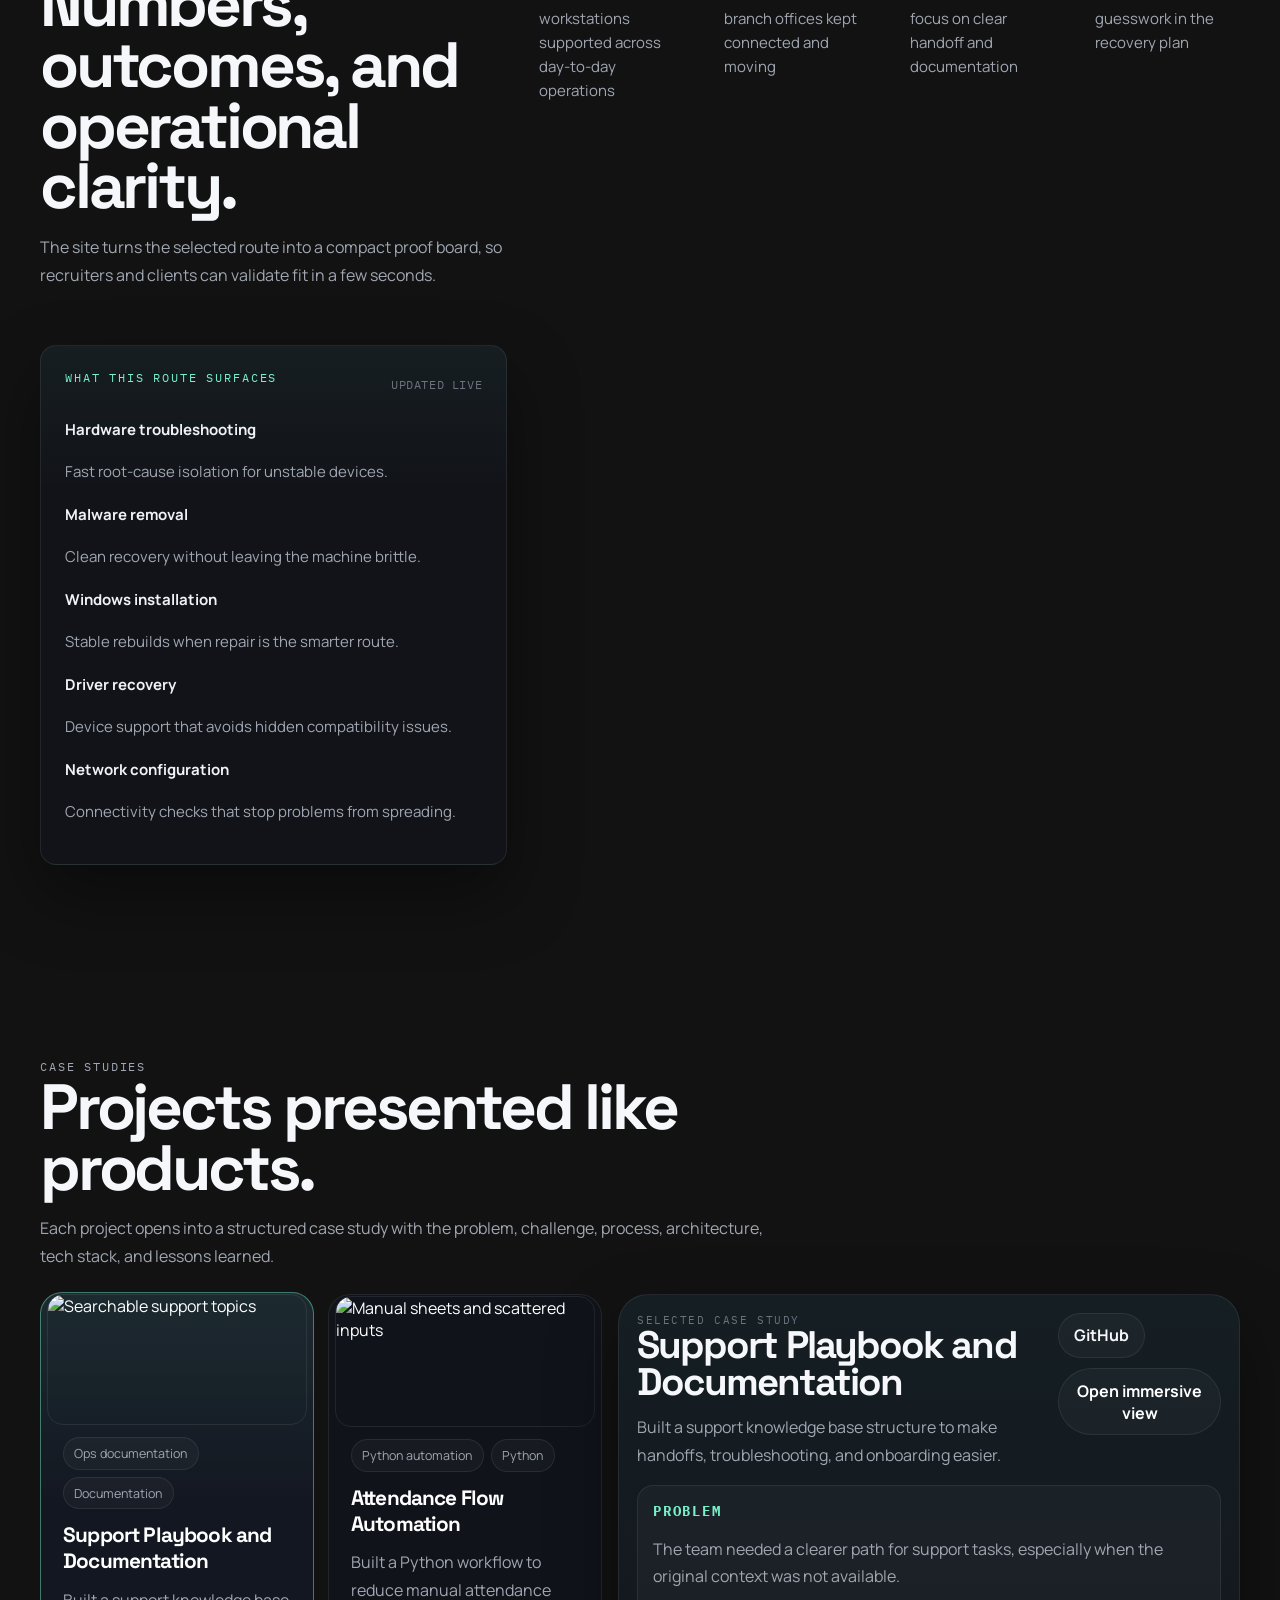
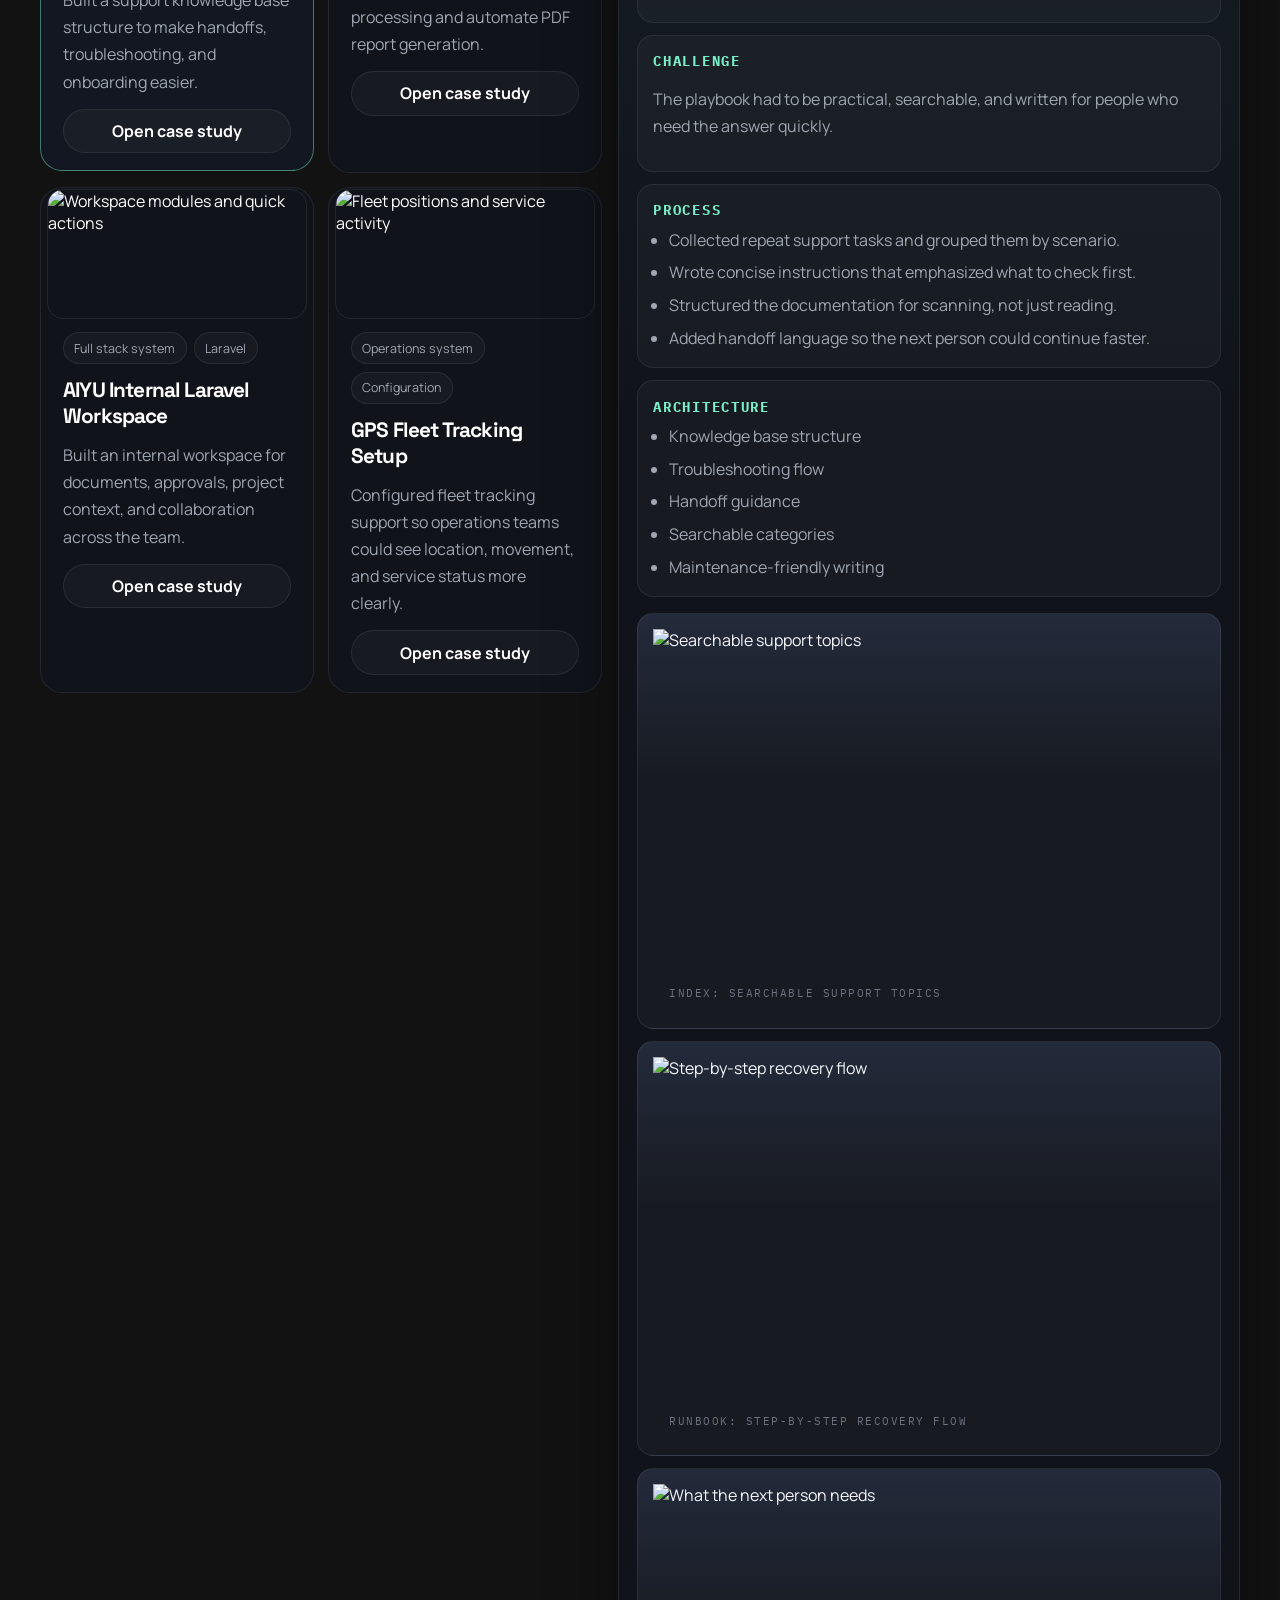
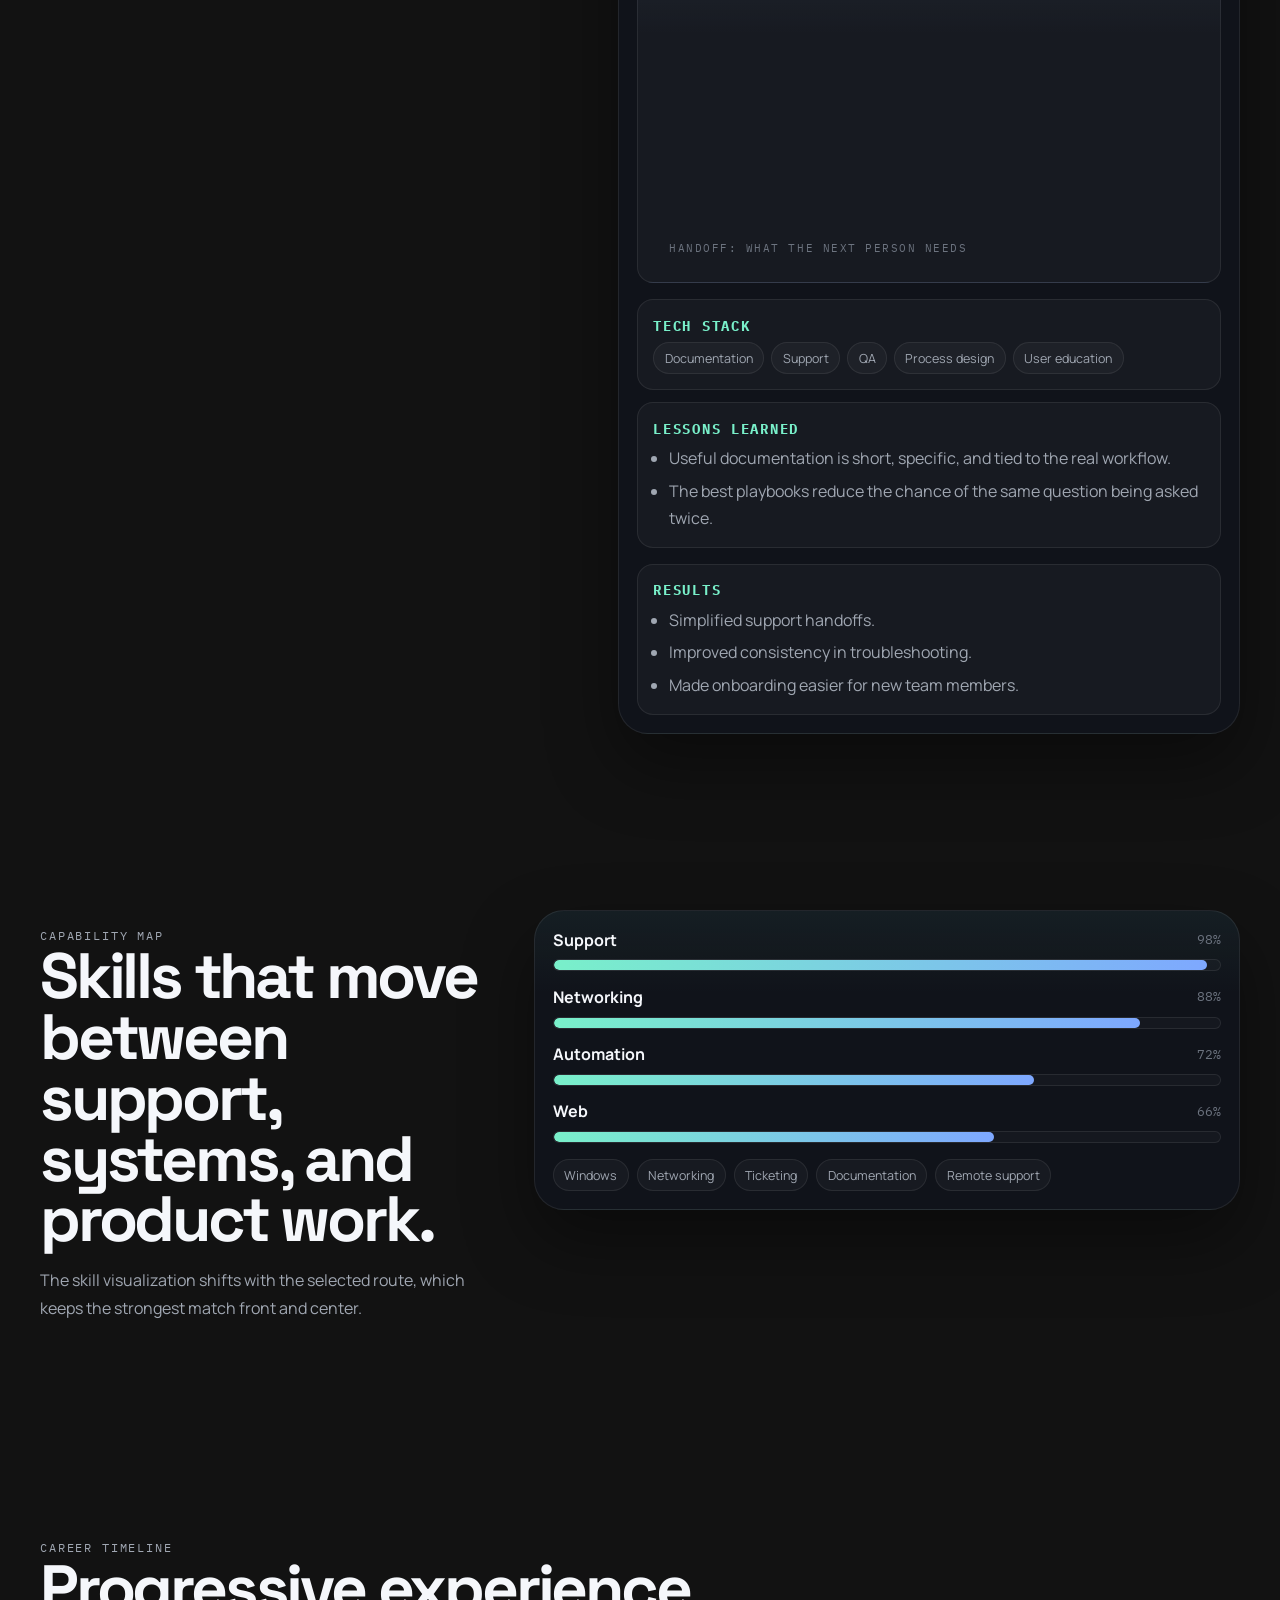
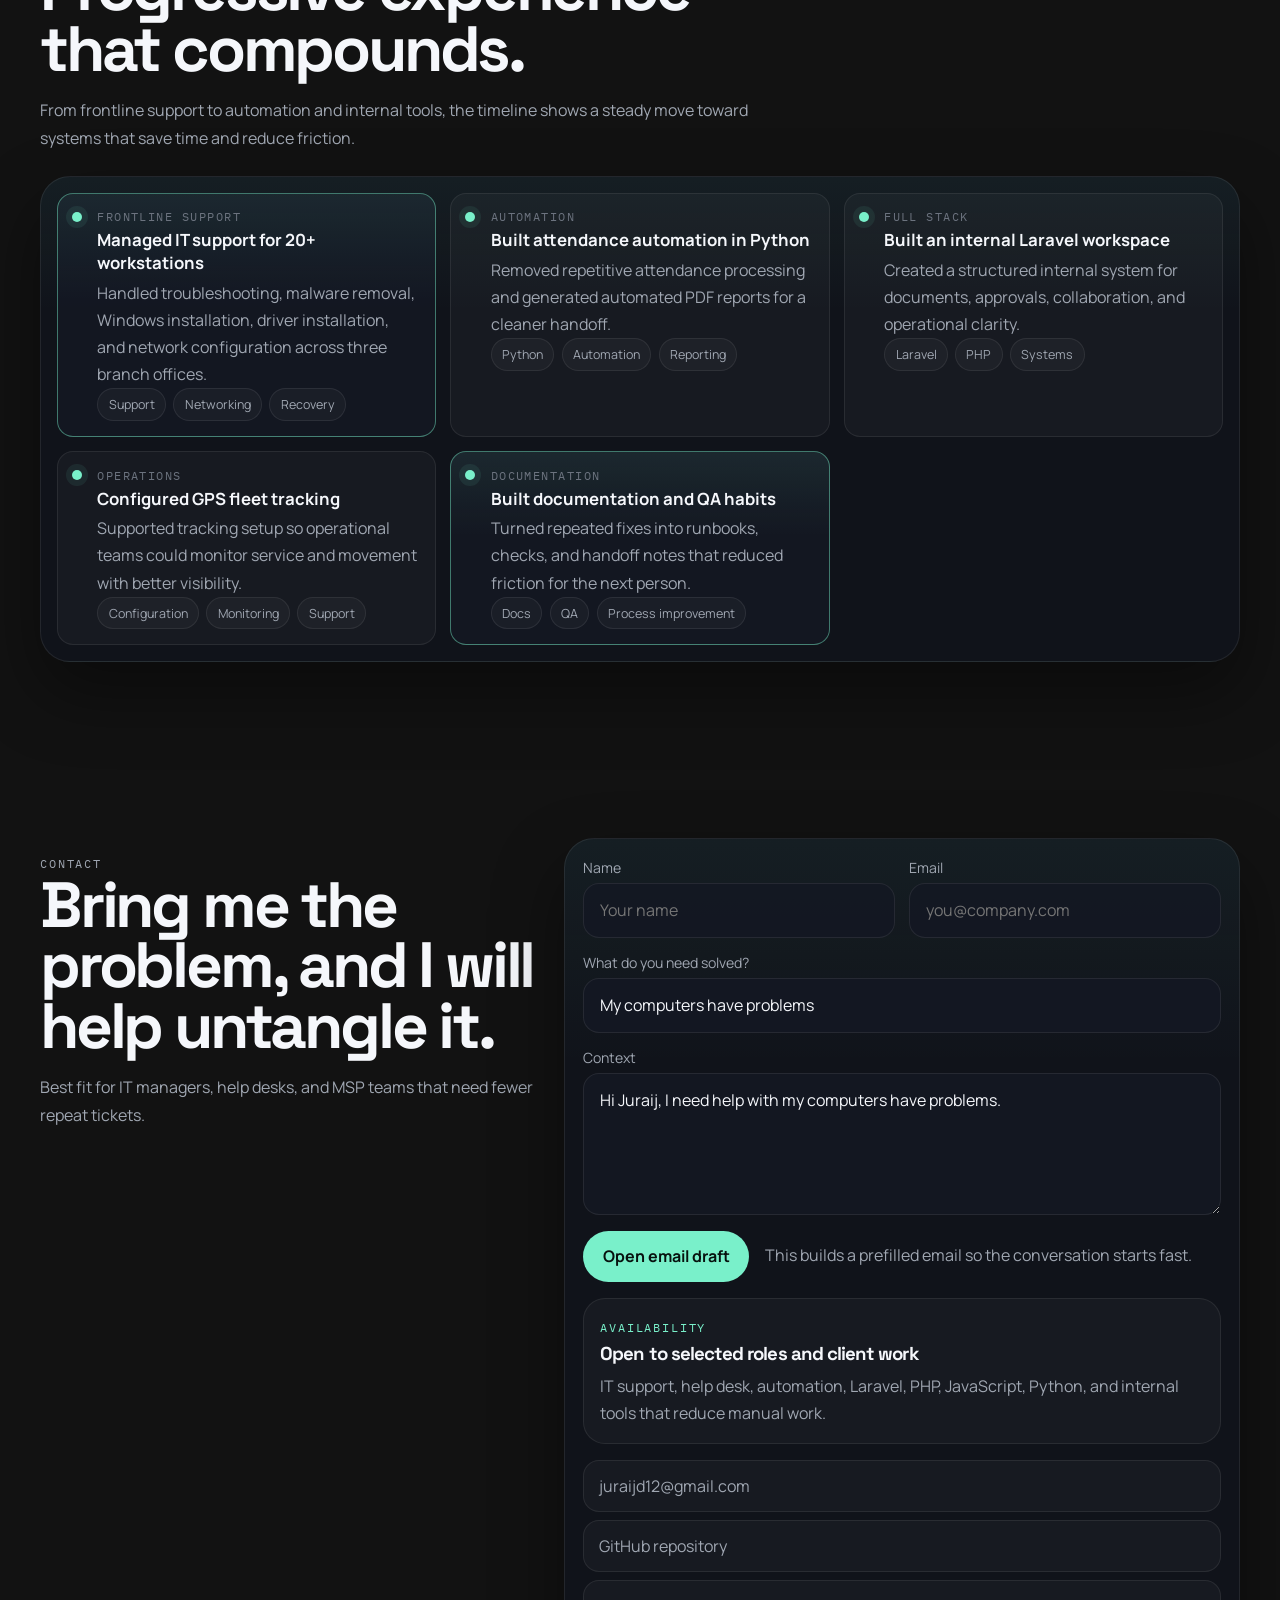
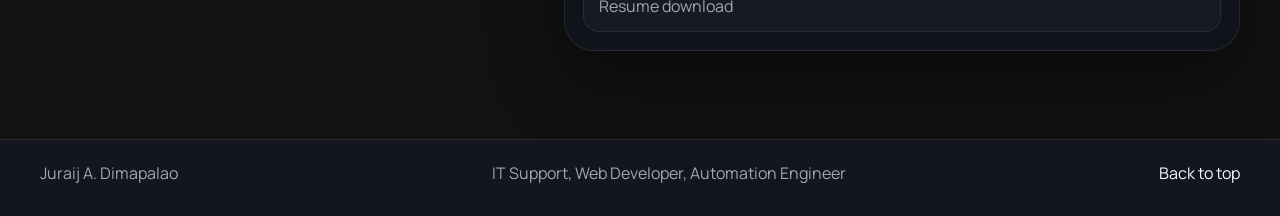
==== commit b1f4ec3f: "Update portfolio site files" ====
--- a/index.html
+++ b/index.html
@@ -151,7 +151,7 @@
               <span class="eyebrow">What this route surfaces</span>
               <span class="signal-panel__note">Updated live</span>
             </div>
-            <div class="signal-list" id="signal-list"></div>
+            <dl class="signal-list" id="signal-list"></dl>
           </div>
         </div>
       </section>
--- a/style.css
+++ b/style.css
@@ -1,21 +1,48 @@
 :root {
   color-scheme: dark;
-  --bg: #090b10;
-  --bg-elevated: #10141d;
-  --surface: rgba(17, 20, 29, 0.82);
-  --surface-strong: rgba(20, 24, 35, 0.96);
-  --surface-soft: rgba(255, 255, 255, 0.03);
-  --surface-tint: rgba(255, 255, 255, 0.06);
-  --border: rgba(255, 255, 255, 0.08);
-  --border-strong: rgba(255, 255, 255, 0.14);
-  --text: #f5f7fb;
-  --muted: rgba(245, 247, 251, 0.74);
-  --faint: rgba(245, 247, 251, 0.48);
+
+  /* 1. Surfaces & Borders */
+  --bg-page: #090b10; /* Deepest background */
+  --bg-elevated: #10141d; /* Gradient end */
+  --bg-surface: #111318; /* Default card/panel background */
+  --bg-surface-raised: #1a1d23; /* For hovered or active elements */
+  --surface: rgba(17, 20, 29, 0.82); /* Old var, for compatibility */
+  --surface-strong: rgba(20, 24, 35, 0.96); /* Old var, for compatibility */
+  --surface-soft: rgba(255, 255, 255, 0.03); /* Old var, for compatibility */
+  --surface-tint: rgba(255, 255, 255, 0.06); /* Old var, for compatibility */
+  --border: rgba(255, 255, 255, 0.08); /* Old var, for compatibility */
+  --border-subtle: rgba(255, 255, 255, 0.08);
+  --border-interactive: rgba(255, 255, 255, 0.2);
+  --border-strong: rgba(255, 255, 255, 0.14); /* Old var, for compatibility */
+
+  /* 2. Typography */
+  --text-primary: #f0f2f5; /* Headings and key text */
+  --text-secondary: #a0a7b2; /* Body copy */
+  --text-tertiary: #6c737f; /* Meta info, disabled states */
+  --text: #f5f7fb; /* Old var */
+  --muted: #a0a7b2; /* Old var, mapped to secondary */
+  --faint: #6c737f; /* Old var, mapped to tertiary */
+
+  /* 3. Misc */
   --shadow: 0 30px 70px rgba(0, 0, 0, 0.4);
+
+  /* 4. Sizing & Radius */
   --radius-xl: 30px;
   --radius-lg: 22px;
   --radius-md: 16px;
   --radius-sm: 12px;
+  --radius-3: 1rem;
+  --size-1: 0.25rem;
+  --size-2: 0.5rem;
+  --size-3: 0.75rem;
+  --size-4: 1rem;
+  --size-5: 1.25rem;
+  --size-6: 1.5rem;
+  --size-8: 2rem;
+  --size-10: 2.5rem;
+  --size-12: 3rem;
+
+  /* 5. Accents (Dynamically set by JS) */
   --accent: #79f0ca;
   --accent-rgb: 121 240 202;
   --accent-soft: rgba(121, 240, 202, 0.12);
@@ -25,6 +52,11 @@
   --accent-2-rgb: 126 168 255;
   --accent-2-soft: rgba(126, 168, 255, 0.13);
   --max-width: 1200px;
+
+  /* 6. Fonts */
+  --font-display: "Space Grotesk", sans-serif;
+  --font-body: "Manrope", sans-serif;
+  --font-mono: "IBM Plex Mono", monospace;
 }
 
 [data-theme="light"] {
@@ -38,8 +70,8 @@
   --border: rgba(15, 23, 42, 0.1);
   --border-strong: rgba(15, 23, 42, 0.16);
   --text: #0f172a;
-  --muted: rgba(15, 23, 42, 0.74);
-  --faint: rgba(15, 23, 42, 0.52);
+  --muted: #475569; /* Mapped to secondary */
+  --faint: #64748b; /* Mapped to tertiary */
   --shadow: 0 28px 70px rgba(15, 23, 42, 0.12);
   --accent-contrast: #fbfffe;
 }
@@ -530,30 +562,29 @@
 
 .briefing-metrics {
   display: grid;
-  gap: 0.85rem;
+  grid-template-columns: repeat(2, 1fr);
+  gap: var(--size-6);
   margin-top: 1.4rem;
 }
 
-.metric {
-  display: grid;
-  gap: 0.2rem;
-  padding: 0.85rem 0.95rem;
-  border-radius: var(--radius-md);
-  border: 1px solid var(--border);
-  background: var(--surface-soft);
-}
-
-.metric__value {
-  font-family: "Space Grotesk", sans-serif;
-  font-size: 1.3rem;
-  font-weight: 700;
-  letter-spacing: -0.04em;
-}
-
-.metric__label {
-  color: var(--muted);
-  font-size: 0.9rem;
-  line-height: 1.45;
+.briefing-metric {
+  display: flex;
+  flex-direction: column;
+}
+
+.briefing-metric__value {
+  font-family: var(--font-mono);
+  font-size: 1.75rem;
+  font-weight: 600;
+  color: var(--text-primary);
+  letter-spacing: -0.03em;
+}
+
+.briefing-metric__label {
+  margin-top: var(--size-1);
+  color: var(--text-secondary);
+  font-size: 0.875rem;
+  line-height: 1.5;
 }
 
 .briefing-path {
@@ -616,73 +647,110 @@
   line-height: 1.75;
 }
 
+/* ============================================= */
+/* 4. Journey Section (Timeline)                */
+/* ============================================= */
+
+/* The grid is now a single-column layout for the timeline */
 .journey-grid {
-  display: grid;
-  gap: 0.95rem;
-}
-
-.journey-card {
-  padding: 1rem;
-  border-radius: var(--radius-lg);
-  border: 1px solid var(--border);
-  background: var(--surface);
-  display: grid;
-  gap: 0.7rem;
   position: relative;
-  overflow: hidden;
-}
-
-.journey-card::after {
+  display: flex;
+  flex-direction: column;
+  gap: var(--size-10); /* More space between cards */
+  margin-top: var(--size-10);
+  /* Add padding on the left to make room for the timeline line and markers */
+  padding-left: 80px;
+}
+
+/* The vertical line running down the timeline */
+.journey-grid::before {
   content: "";
   position: absolute;
-  inset: 0;
-  background: linear-gradient(120deg, transparent, rgba(var(--accent-rgb) / 0.08), transparent);
-  transform: translateX(-120%);
-  transition: transform 0.45s ease;
-}
-
-.journey-card:hover::after {
-  transform: translateX(120%);
-}
-
+  left: 40px; /* Centered in the 80px padding */
+  top: 24px; /* Align with the top of the first marker */
+  bottom: 24px; /* Align with the bottom of the last marker */
+  width: 2px;
+  background-color: var(--border-subtle);
+}
+
+/* Each card/entry in the timeline */
+.journey-card {
+  position: relative;
+  padding: var(--size-6);
+  background-color: var(--bg-surface);
+  border: 1px solid var(--border-subtle);
+  border-radius: var(--radius-3);
+}
+
+/* The head element is now used to position the marker outside the card */
 .journey-card__head {
-  display: flex;
+  position: absolute;
+  /* Position the center of the head at the timeline line */
+  left: -40px; /* (80px padding / 2) */
+  top: var(--size-6);
+  transform: translateX(-50%);
+  z-index: 1;
+  display: flex;
+  flex-direction: column;
   align-items: center;
-  justify-content: space-between;
-  gap: 1rem;
-}
-
+}
+
+/* The index number becomes the circular marker */
 .journey-card__index {
-  width: 36px;
-  height: 36px;
-  border-radius: 999px;
-  display: grid;
-  place-items: center;
-  background: var(--accent-soft);
-  color: var(--accent-strong);
-  font-family: "IBM Plex Mono", monospace;
-  font-size: 0.8rem;
+  width: 48px;
+  height: 48px;
+  display: flex;
+  align-items: center;
+  justify-content: center;
+  border-radius: 50%;
+  background-color: var(--bg-surface);
+  border: 2px solid var(--border-interactive);
+  color: var(--text-primary);
+  font-family: var(--font-mono);
   font-weight: 700;
+  font-size: 1rem;
   flex-shrink: 0;
-}
-
-.journey-card h3,
-.project-detail h3,
-.availability-card h3,
-.case-modal h2 {
-  font-size: clamp(1.3rem, 2vw, 2rem);
-}
-
+  transition:
+    background-color 180ms ease-out,
+    border-color 180ms ease-out,
+    color 180ms ease-out;
+}
+
+/* The kicker (route badge) is redundant on each step, so we hide it */
+.journey-card .project-kicker {
+  display: none;
+}
+
+/* Highlight marker on hover of the card */
+.journey-card:hover .journey-card__index {
+  background-color: var(--accent);
+  border-color: var(--accent);
+  color: var(--bg-page);
+}
+
+/* Typography for the card content, using the new system */
+.journey-card h3 {
+  font-family: var(--font-display);
+  font-size: 1.5rem; /* 24px */
+  font-weight: 600;
+  color: var(--text-primary);
+  margin-bottom: var(--size-2);
+}
+
+.journey-card h3 {
+  font-size: clamp(1.3rem, 2vw, 1.5rem);
+}
 .journey-card p {
-  margin: 0;
-  color: var(--muted);
+  color: var(--text-secondary);
   line-height: 1.7;
+  margin-bottom: var(--size-5);
+  max-width: 65ch;
 }
 
 .journey-card__footer {
   display: flex;
+  gap: var(--size-2);
   flex-wrap: wrap;
-  gap: 0.45rem;
 }
 
 .chip {
@@ -696,81 +764,137 @@
   font-size: 0.78rem;
 }
 
+/* ============================================= */
+/* 5. Proof Section                             */
+/* ============================================= */
+
+/*
+  Redesigned layout for the #proof section.
+  On larger screens, it becomes a two-column layout with the stats
+  on the left and the signal panel on the right.
+*/
+.proof-layout {
+  display: grid;
+  grid-template-columns: 1fr;
+  gap: var(--size-8);
+}
+
+/*
+  New "dashboard" style for the stats grid.
+  Removes the card containers in favor of a scannable,
+  typography-driven grid of key metrics.
+*/
 .proof-grid {
   display: grid;
-  gap: 0.95rem;
-}
-
-.proof-card {
-  padding: 1.1rem;
+  grid-template-columns: repeat(2, 1fr);
+  gap: var(--size-8) var(--size-4);
+}
+
+/*
+  Individual stat item. No background or border needed.
+  The hierarchy is created through type scale and color.
+*/
+.stat-item {
+  display: flex;
+  flex-direction: column;
+}
+
+.stat-item__value {
+  font-family: var(--font-display);
+  font-size: clamp(2.5rem, 8vw, 3.5rem); /* Responsive font size */
+  font-weight: 700;
+  line-height: 1.1;
+  color: var(--text-primary);
+  letter-spacing: -0.05em;
+}
+
+.stat-item__label {
+  margin-top: var(--size-2);
+  font-size: 0.9375rem; /* 15px */
+  line-height: 1.6;
+  color: var(--text-secondary);
+  max-width: 24ch; /* Prevents long labels from wrapping awkwardly */
+}
+
+/*
+  Redesigned signal panel.
+  Uses the new surface color and a subtle border to feel like a
+  distinct UI panel.
+*/
+.signal-panel {
+  background-color: var(--bg-surface);
+  border: 1px solid var(--border-subtle);
+  border-radius: var(--radius-3);
+  padding: var(--size-6);
+}
+
+.signal-panel__header {
+  display: flex;
+  justify-content: space-between;
+  align-items: center;
+  margin-bottom: var(--size-5);
+}
+
+.signal-panel__note {
+  font-family: var(--font-mono);
+  font-size: 0.75rem; /* 12px */
+  color: var(--text-tertiary);
+  text-transform: uppercase;
+  letter-spacing: 0.05em;
+}
+
+/*
+  Styling for the new <dl> signal list.
+  Creates a clean, readable list of key takeaways.
+*/
+.signal-list {
+  display: grid;
+  gap: var(--size-5);
+}
+
+.signal-list dt {
+  font-family: var(--font-body);
+  font-weight: 700;
+  color: var(--text-primary);
+  font-size: 0.9375rem; /* 15px */
+}
+
+.signal-list dd {
+  margin-left: 0;
+  color: var(--text-secondary);
+  font-size: 0.9375rem; /* 15px */
+  line-height: 1.6;
+}
+
+.project-explorer {
+  display: grid;
+  gap: 1rem;
+}
+
+.project-rail {
+  display: grid;
+  gap: 0.85rem;
+}
+
+.project-card__thumbnail {
+  aspect-ratio: 16 / 8;
+  border-radius: var(--radius-md);
+  overflow: hidden;
+  border: 1px solid var(--border);
+}
+
+.project-card__thumbnail img {
+  width: 100%;
+  height: 100%;
+  object-fit: cover;
+}
+
+.project-card {
   border-radius: var(--radius-lg);
   border: 1px solid var(--border);
   background: var(--surface);
   display: grid;
-  gap: 0.7rem;
-}
-
-.proof-card__value {
-  font-family: "Space Grotesk", sans-serif;
-  font-size: clamp(2rem, 4vw, 3rem);
-  font-weight: 700;
-  letter-spacing: -0.05em;
-}
-
-.proof-card__label {
-  color: var(--muted);
-  line-height: 1.6;
-}
-
-.signal-panel {
-  padding: 1.15rem;
-  margin-top: 1rem;
-}
-
-.signal-list {
-  display: grid;
-  gap: 0.7rem;
-  margin-top: 1rem;
-}
-
-.signal-item {
-  display: flex;
-  align-items: center;
-  justify-content: space-between;
-  gap: 1rem;
-  padding: 0.85rem 0.95rem;
-  border-radius: var(--radius-md);
-  border: 1px solid var(--border);
-  background: var(--surface-soft);
-}
-
-.signal-item__label {
-  color: var(--text);
-  font-weight: 700;
-}
-
-.signal-item__note {
-  color: var(--muted);
-  font-size: 0.92rem;
-  text-align: right;
-}
-
-.project-explorer {
-  display: grid;
-  gap: 1rem;
-}
-
-.project-rail {
-  display: grid;
-  gap: 0.85rem;
-}
-
-.project-card {
-  padding: 1rem;
-  border-radius: var(--radius-lg);
-  border: 1px solid var(--border);
-  background: var(--surface);
-  display: grid;
+  grid-template-rows: auto 1fr;
   gap: 0.8rem;
   transition:
     transform 0.18s ease,
@@ -784,6 +908,12 @@
   transform: translateY(-2px);
   border-color: rgba(var(--accent-rgb) / 0.45);
   background: linear-gradient(180deg, rgba(var(--accent-rgb) / 0.09), transparent 44%), var(--surface-strong);
+}
+
+.project-card__content {
+  padding: 0 1rem 1rem;
+  display: grid;
+  gap: 0.8rem;
 }
 
 .project-card__meta {
@@ -894,13 +1024,18 @@
 }
 
 .shot-card {
+  margin: 0;
+  border-radius: var(--radius-md);
+  border: 1px solid var(--border);
+  overflow: hidden;
+}
+
+.shot-card {
   min-height: 120px;
   padding: 0.95rem;
   border-radius: var(--radius-md);
   border: 1px solid var(--border);
-  background:
-    linear-gradient(180deg, rgba(var(--accent-2-rgb) / 0.12), transparent 40%),
-    var(--surface-soft);
+  background: linear-gradient(180deg, rgba(var(--accent-2-rgb) / 0.12), transparent 40%), var(--surface-soft);
   display: grid;
   align-content: space-between;
 }
@@ -911,6 +1046,17 @@
   font-size: 0.68rem;
   letter-spacing: 0.14em;
   text-transform: uppercase;
+}
+
+.shot-card img {
+  width: 100%;
+  height: auto;
+  aspect-ratio: 16 / 10;
+  object-fit: cover;
+}
+
+.shot-card figcaption {
+  padding: var(--size-3) var(--size-4);
 }
 
 .shot-card__body {
@@ -1356,6 +1502,7 @@
   }
 
   .proof-grid {
+    gap: var(--size-10);
     grid-template-columns: repeat(2, minmax(0, 1fr));
   }
 
@@ -1380,6 +1527,7 @@
   }
 
   .proof-grid {
+    gap: var(--size-10);
     grid-template-columns: repeat(4, minmax(0, 1fr));
   }
 
@@ -1414,6 +1562,33 @@
   .case-modal .case-grid,
   .case-modal .shot-grid {
     grid-template-columns: 1fr;
+  }
+
+  .journey-grid {
+    padding-left: 0;
+  }
+  .journey-grid::before {
+    display: none; /* Hide timeline line */
+  }
+  .journey-card {
+    padding-left: var(--size-5);
+  }
+  .journey-card__head {
+    position: static;
+    transform: none;
+    margin-bottom: var(--size-4);
+    flex-direction: row;
+    align-items: center;
+    gap: var(--size-3);
+  }
+  .journey-card__index {
+    width: 36px;
+    height: 36px;
+    font-size: 0.875rem;
+    border-width: 1px;
+  }
+  .journey-card .project-kicker {
+    display: inline; /* Show kicker again when marker is inline */
   }
 }
 
